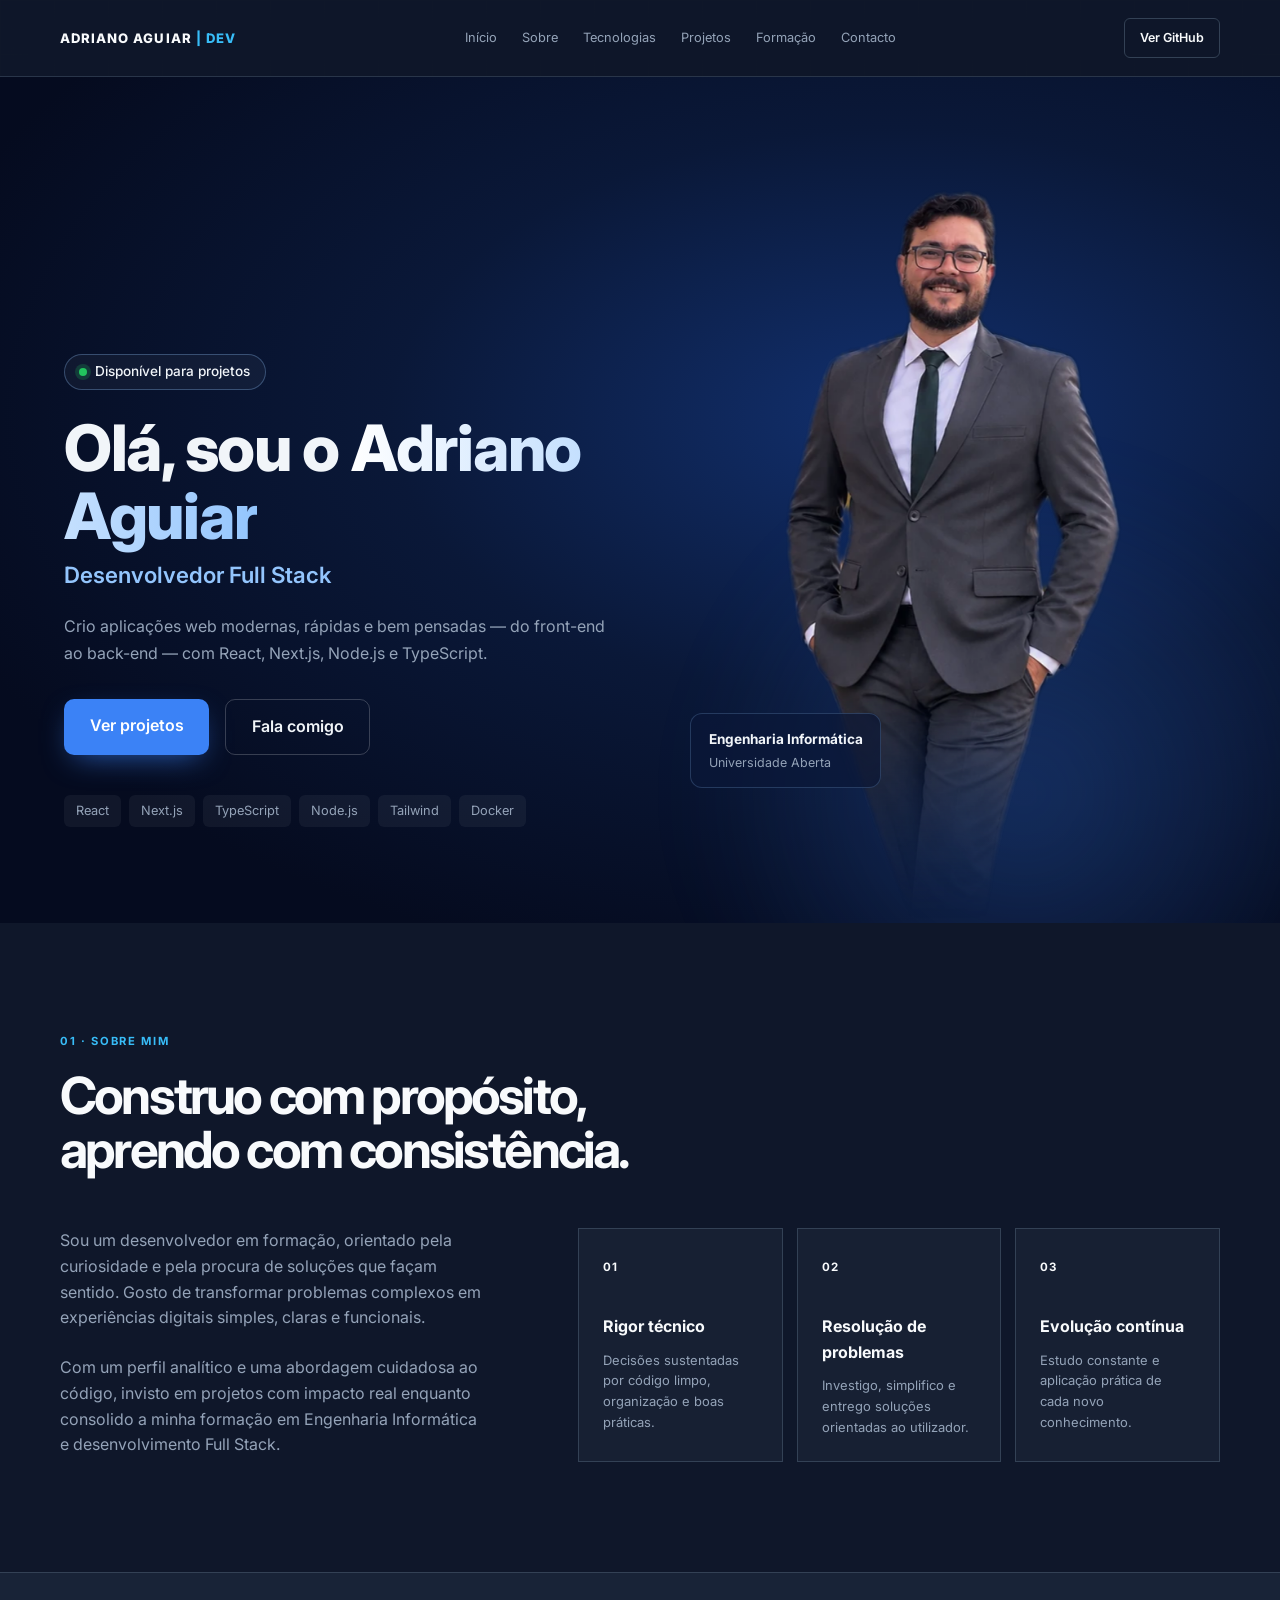
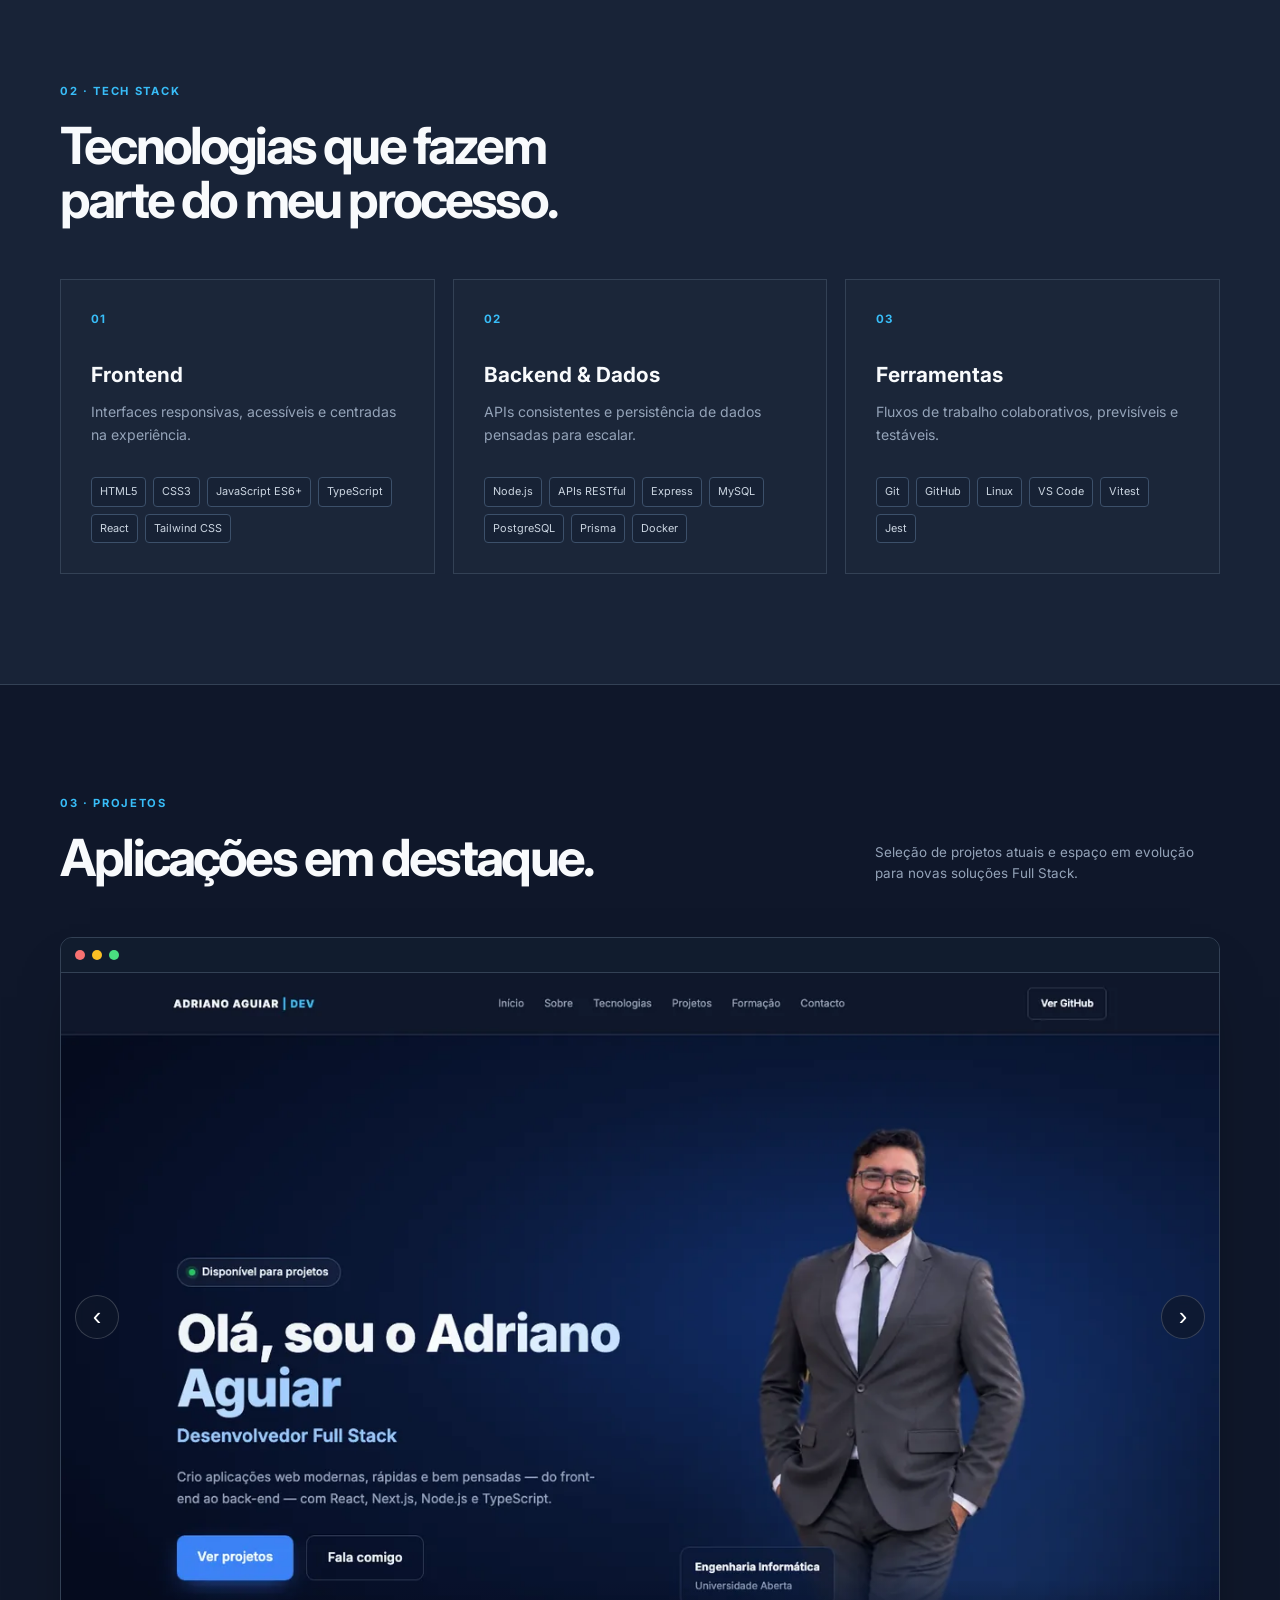
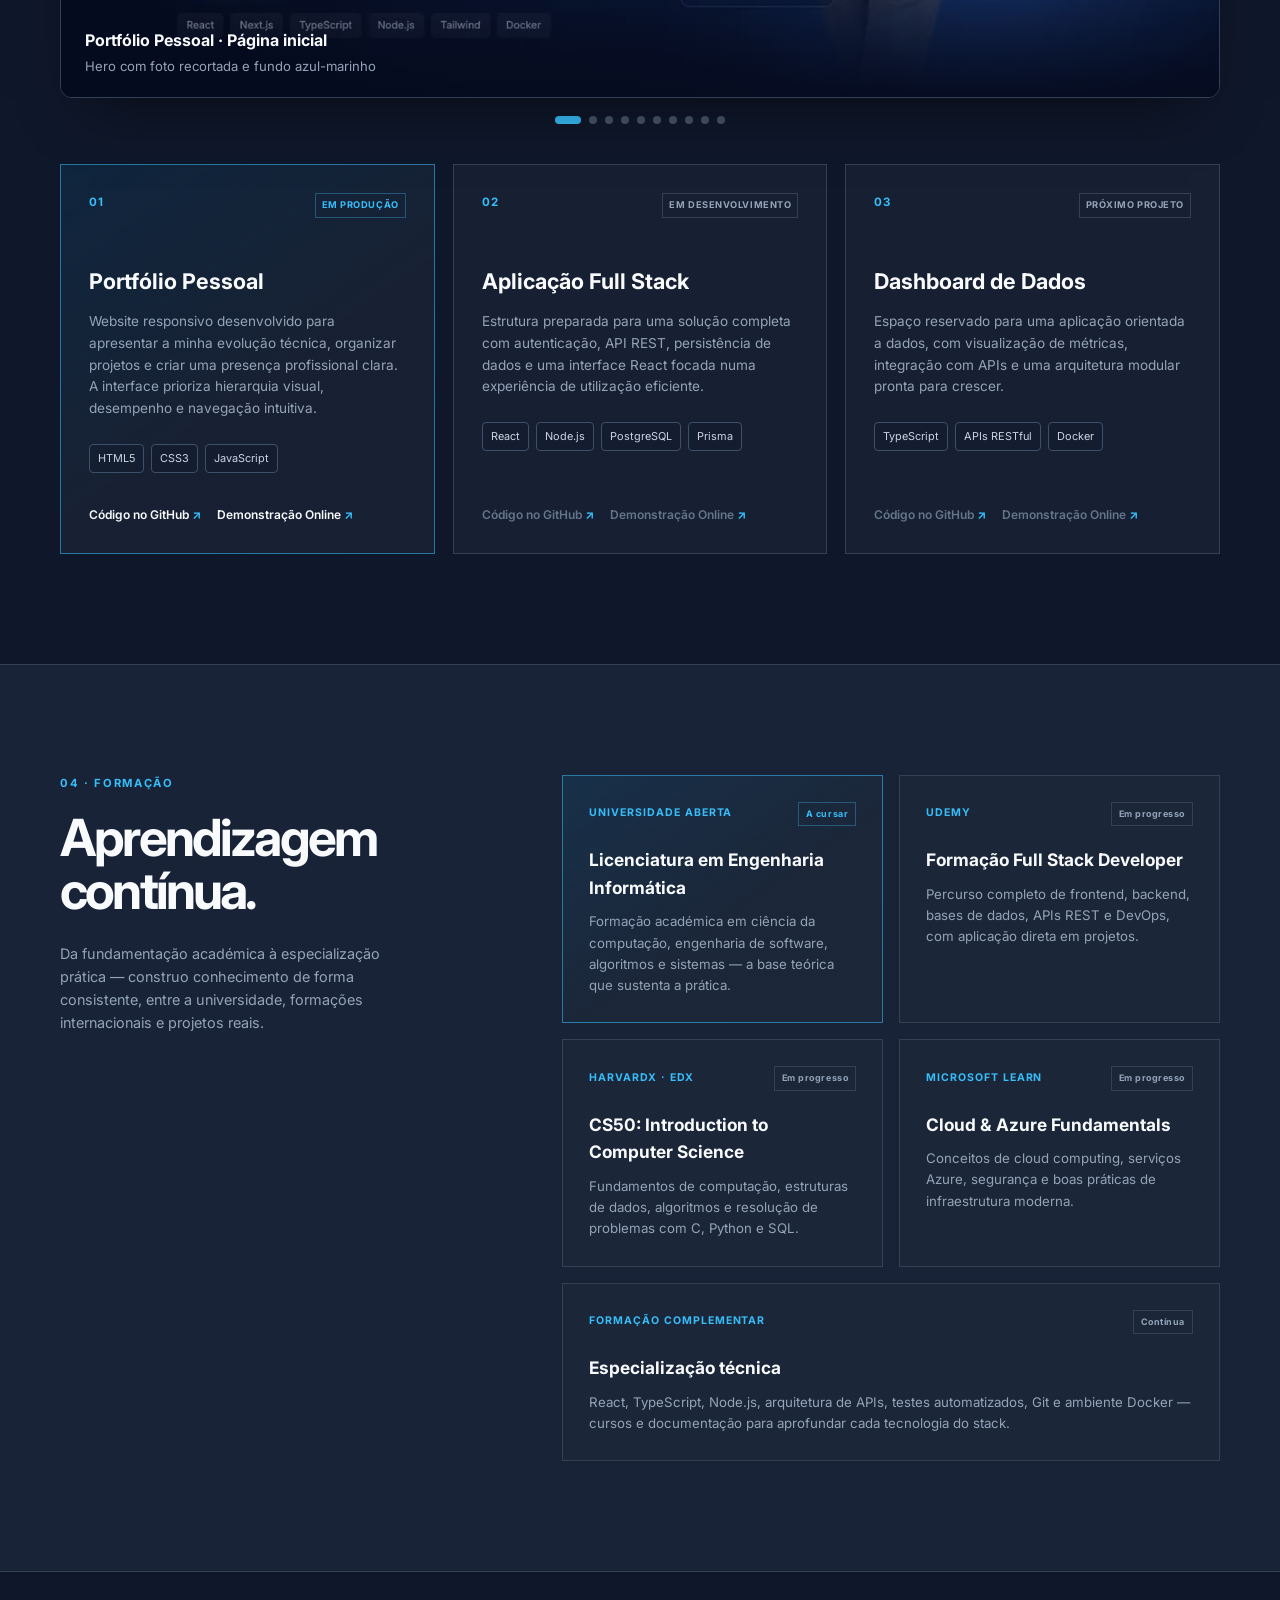
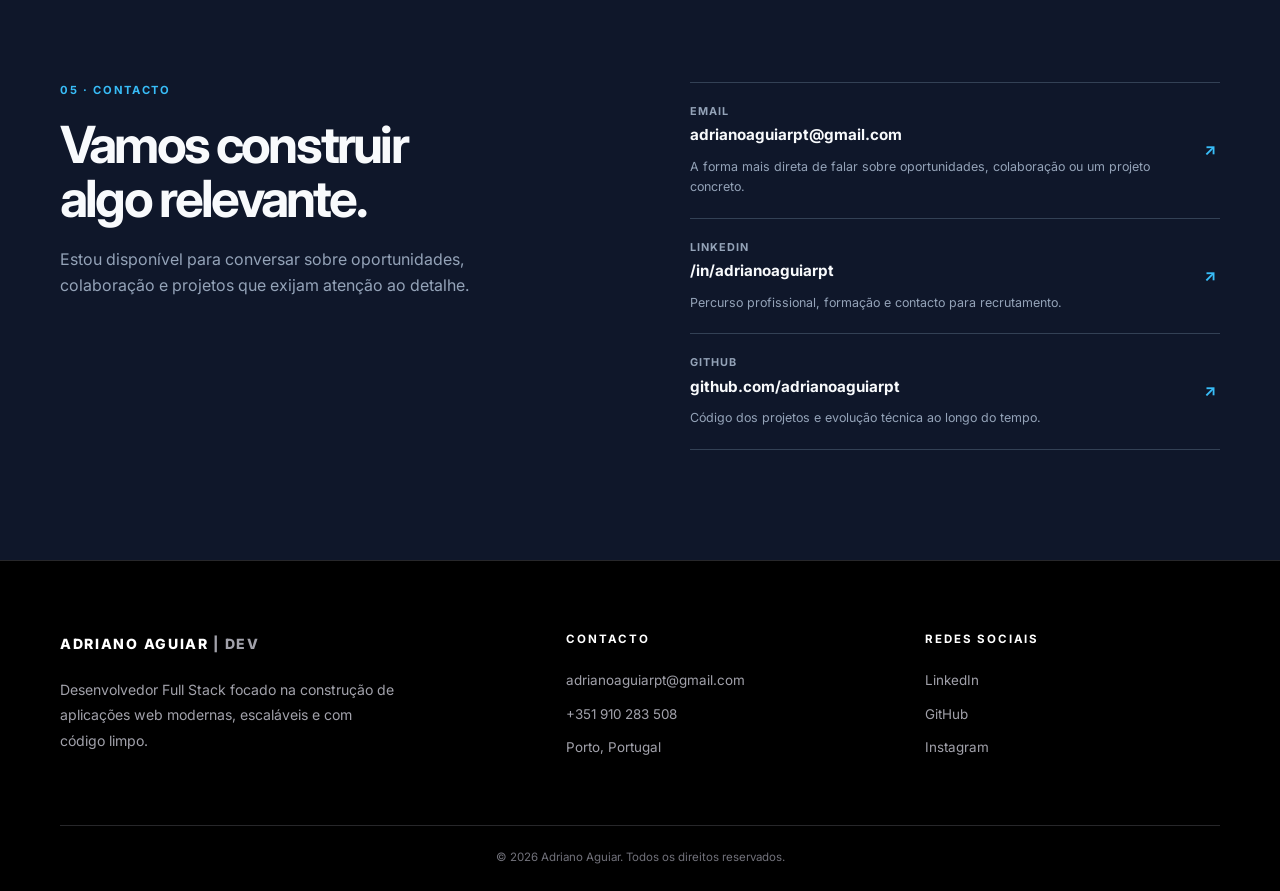
==== index.html @ 6d89322c "troca do hero e melhoramento das aplicações - Novo hero com foto recortada sobre fundo azul-marinho " ====
<!DOCTYPE html>
<html lang="pt-PT">
<head>
    <meta charset="UTF-8">
    <meta name="viewport" content="width=device-width, initial-scale=1.0">
    <title>Adriano Aguiar — Desenvolvedor Full Stack</title>
    <meta name="description" content="Adriano Aguiar — Desenvolvedor Full Stack no Porto, Portugal. Aplicações web modernas com foco em performance, código limpo e arquitetura escalável.">
    <meta name="author" content="Adriano Aguiar">
    <meta name="theme-color" content="#0f172a">
    <link rel="canonical" href="https://adrianoaguiarpt.github.io/portifolio-adriano/">
    <meta property="og:type" content="website">
    <meta property="og:title" content="Adriano Aguiar — Desenvolvedor Full Stack">
    <meta property="og:description" content="Aplicações web modernas com foco em performance, código limpo e arquitetura escalável.">
    <meta property="og:locale" content="pt_PT">
    <meta property="og:url" content="https://adrianoaguiarpt.github.io/portifolio-adriano/">
    <meta property="og:image" content="https://adrianoaguiarpt.github.io/portifolio-adriano/img/adriano-og.jpg">
    <meta name="twitter:card" content="summary_large_image">
    <meta name="twitter:title" content="Adriano Aguiar — Desenvolvedor Full Stack">
    <meta name="twitter:description" content="Aplicações web modernas com foco em performance, código limpo e arquitetura escalável.">
    <meta name="twitter:image" content="https://adrianoaguiarpt.github.io/portifolio-adriano/img/adriano-og.jpg">
    <link rel="icon" href="img/favicon.ico" sizes="any">
    <link rel="icon" type="image/png" sizes="32x32" href="img/favicon-32x32.png">
    <link rel="icon" type="image/png" sizes="16x16" href="img/favicon-16x16.png">
    <link rel="apple-touch-icon" href="img/apple-touch-icon.png">
    <link rel="preconnect" href="https://fonts.googleapis.com">
    <link rel="preconnect" href="https://fonts.gstatic.com" crossorigin>
    <link href="https://fonts.googleapis.com/css2?family=Inter:wght@400;500;600;700;800&display=swap" rel="stylesheet">
    <link rel="stylesheet" href="style.css">
</head>
<body>
    <header class="site-header">
        <nav class="nav container" aria-label="Navegação principal">
            <a class="brand" href="#inicio" aria-label="Ir para o início">ADRIANO AGUIAR <span>| DEV</span></a>
            <button class="menu-toggle" type="button" aria-label="Abrir menu" aria-expanded="false" aria-controls="nav-links"><span></span><span></span><span></span></button>
            <div class="nav-links" id="nav-links"><a href="#inicio">Início</a><a href="#sobre">Sobre</a><a href="#tecnologias">Tecnologias</a><a href="#projetos">Projetos</a><a href="#formacao">Formação</a><a href="#contato">Contacto</a></div>
            <a class="nav-cta" href="https://github.com/adrianoaguiarpt" target="_blank" rel="noopener noreferrer">Ver GitHub</a>
        </nav>
    </header>
    <main>
        <section class="hero" id="inicio">
            <div class="hero__glow" aria-hidden="true"></div>
            <div class="hero__container">
                <div class="hero__content">
                    <span class="hero__badge"><span class="hero__dot"></span> Disponível para projetos</span>
                    <h1 class="hero__title">Olá, sou o <span class="hero__highlight">Adriano Aguiar</span></h1>
                    <p class="hero__role">Desenvolvedor Full Stack</p>
                    <p class="hero__text">Crio aplicações web modernas, rápidas e bem pensadas — do front-end ao back-end — com React, Next.js, Node.js e TypeScript.</p>
                    <div class="hero__actions">
                        <a href="#projetos" class="btn btn--primary">Ver projetos</a>
                        <a href="#contato" class="btn btn--ghost">Fala comigo</a>
                    </div>
                    <ul class="hero__stack" aria-label="Tecnologias">
                        <li>React</li><li>Next.js</li><li>TypeScript</li><li>Node.js</li><li>Tailwind</li><li>Docker</li>
                    </ul>
                </div>
                <div class="hero__media">
                    <img src="img/adriano-hero.webp" alt="Adriano Aguiar, desenvolvedor full stack" class="hero__photo" width="453" height="918" loading="eager" fetchpriority="high">
                    <div class="hero__card"><strong>Engenharia Informática</strong><span>Universidade Aberta</span></div>
                </div>
            </div>
        </section>
        <section class="section container" id="sobre">
            <div class="section-heading"><p class="eyebrow">01 · SOBRE MIM</p><h2>Construo com propósito,<br>aprendo com consistência.</h2></div>
            <div class="about-layout"><div class="about-intro"><p>Sou um desenvolvedor em formação, orientado pela curiosidade e pela procura de soluções que façam sentido. Gosto de transformar problemas complexos em experiências digitais simples, claras e funcionais.</p><p>Com um perfil analítico e uma abordagem cuidadosa ao código, invisto em projetos com impacto real enquanto consolido a minha formação em Engenharia Informática e desenvolvimento Full Stack.</p></div><div class="principles-grid"><article class="principle-card"><span>01</span><h3>Rigor técnico</h3><p>Decisões sustentadas por código limpo, organização e boas práticas.</p></article><article class="principle-card"><span>02</span><h3>Resolução de problemas</h3><p>Investigo, simplifico e entrego soluções orientadas ao utilizador.</p></article><article class="principle-card"><span>03</span><h3>Evolução contínua</h3><p>Estudo constante e aplicação prática de cada novo conhecimento.</p></article></div></div>
        </section>
        <section class="section section-surface" id="tecnologias"><div class="container"><div class="section-heading"><p class="eyebrow">02 · TECH STACK</p><h2>Tecnologias que fazem<br>parte do meu processo.</h2></div><div class="stack-grid"><article class="stack-card"><div class="stack-number">01</div><h3>Frontend</h3><p>Interfaces responsivas, acessíveis e centradas na experiência.</p><div class="badges"><span>HTML5</span><span>CSS3</span><span>JavaScript ES6+</span><span>TypeScript</span><span>React</span><span>Tailwind CSS</span></div></article><article class="stack-card"><div class="stack-number">02</div><h3>Backend & Dados</h3><p>APIs consistentes e persistência de dados pensadas para escalar.</p><div class="badges"><span>Node.js</span><span>APIs RESTful</span><span>Express</span><span>MySQL</span><span>PostgreSQL</span><span>Prisma</span><span>Docker</span></div></article><article class="stack-card"><div class="stack-number">03</div><h3>Ferramentas</h3><p>Fluxos de trabalho colaborativos, previsíveis e testáveis.</p><div class="badges"><span>Git</span><span>GitHub</span><span>Linux</span><span>VS Code</span><span>Vitest</span><span>Jest</span></div></article></div></div></section>
        <section class="section container" id="projetos"><div class="section-heading section-heading-row"><div><p class="eyebrow">03 · PROJETOS</p><h2>Aplicações em destaque.</h2></div><p class="section-note">Seleção de projetos atuais e espaço em evolução para novas soluções Full Stack.</p></div><div class="carousel" data-interval="4500" role="region" aria-roledescription="carrossel" aria-label="Galeria de projetos">
            <div class="carousel__window">
                <div class="carousel__bar" aria-hidden="true"><i></i><i></i><i></i></div>
                <div class="carousel__viewport">
                    <div class="carousel__track">
                    <!-- Para adicionar um slide: guarda a imagem em img/projetos/ (16:10, ex. 1280x800) e copia um bloco <figure> -->
                    <figure class="carousel__slide">
                        <img src="img/projetos/portfolio-inicio.webp" alt="Portfólio Pessoal — Página inicial" width="1280" height="800" loading="lazy" decoding="async">
                        <figcaption><strong>Portfólio Pessoal · Página inicial</strong><span>Hero com foto recortada e fundo azul-marinho</span></figcaption>
                    </figure>
                    <figure class="carousel__slide">
                        <img src="img/projetos/portfolio-sobre.webp" alt="Portfólio Pessoal — Sobre mim" width="1280" height="800" loading="lazy" decoding="async">
                        <figcaption><strong>Portfólio Pessoal · Sobre mim</strong><span>Apresentação e princípios de trabalho</span></figcaption>
                    </figure>
                    <figure class="carousel__slide">
                        <img src="img/projetos/portfolio-tecnologias.webp" alt="Portfólio Pessoal — Tecnologias" width="1280" height="800" loading="lazy" decoding="async">
                        <figcaption><strong>Portfólio Pessoal · Tecnologias</strong><span>Stack organizado por áreas</span></figcaption>
                    </figure>
                    <figure class="carousel__slide">
                        <img src="img/projetos/portfolio-formacao.webp" alt="Portfólio Pessoal — Formação" width="1280" height="800" loading="lazy" decoding="async">
                        <figcaption><strong>Portfólio Pessoal · Formação</strong><span>Percurso académico e cursos</span></figcaption>
                    </figure>
                    <figure class="carousel__slide">
                        <img src="img/projetos/portfolio-telemovel.webp" alt="Portfólio Pessoal — Versão telemóvel" width="1280" height="800" loading="lazy" decoding="async">
                        <figcaption><strong>Portfólio Pessoal · Versão telemóvel</strong><span>Layout responsivo em ecrãs pequenos</span></figcaption>
                    </figure>
                    <figure class="carousel__slide">
                        <img src="img/projetos/james-inicio.webp" alt="Studio James Tattoo — Página inicial" width="1280" height="800" loading="lazy" decoding="async">
                        <figcaption><strong>Studio James Tattoo · Página inicial</strong><span>Site para estúdio de tatuagem, com modo claro e escuro</span><em><a href="https://adrianoaguiarpt.github.io/studio-james-tattoo/" target="_blank" rel="noopener noreferrer">Ver site ↗</a><a href="https://github.com/adrianoaguiarpt/studio-james-tattoo" target="_blank" rel="noopener noreferrer">Código ↗</a></em></figcaption>
                    </figure>
                    <figure class="carousel__slide">
                        <img src="img/projetos/james-trabalhos.webp" alt="Studio James Tattoo — Trabalhos" width="1280" height="800" loading="lazy" decoding="async">
                        <figcaption><strong>Studio James Tattoo · Trabalhos</strong><span>Galeria de tatuagens por estilo</span><em><a href="https://adrianoaguiarpt.github.io/studio-james-tattoo/" target="_blank" rel="noopener noreferrer">Ver site ↗</a><a href="https://github.com/adrianoaguiarpt/studio-james-tattoo" target="_blank" rel="noopener noreferrer">Código ↗</a></em></figcaption>
                    </figure>
                    <figure class="carousel__slide">
                        <img src="img/projetos/james-sobre.webp" alt="Studio James Tattoo — Sobre o artista" width="1280" height="800" loading="lazy" decoding="async">
                        <figcaption><strong>Studio James Tattoo · Sobre o artista</strong><span>Apresentação do tatuador e especialidades</span><em><a href="https://adrianoaguiarpt.github.io/studio-james-tattoo/" target="_blank" rel="noopener noreferrer">Ver site ↗</a><a href="https://github.com/adrianoaguiarpt/studio-james-tattoo" target="_blank" rel="noopener noreferrer">Código ↗</a></em></figcaption>
                    </figure>
                    <figure class="carousel__slide">
                        <img src="img/projetos/james-contacto.webp" alt="Studio James Tattoo — Contacto" width="1280" height="800" loading="lazy" decoding="async">
                        <figcaption><strong>Studio James Tattoo · Contacto</strong><span>Formulário, contactos e horário</span><em><a href="https://adrianoaguiarpt.github.io/studio-james-tattoo/" target="_blank" rel="noopener noreferrer">Ver site ↗</a><a href="https://github.com/adrianoaguiarpt/studio-james-tattoo" target="_blank" rel="noopener noreferrer">Código ↗</a></em></figcaption>
                    </figure>
                    <figure class="carousel__slide">
                        <img src="img/projetos/james-telemovel.webp" alt="Studio James Tattoo — Versão telemóvel" width="1280" height="800" loading="lazy" decoding="async">
                        <figcaption><strong>Studio James Tattoo · Versão telemóvel</strong><span>Layout responsivo com menu móvel</span><em><a href="https://adrianoaguiarpt.github.io/studio-james-tattoo/" target="_blank" rel="noopener noreferrer">Ver site ↗</a><a href="https://github.com/adrianoaguiarpt/studio-james-tattoo" target="_blank" rel="noopener noreferrer">Código ↗</a></em></figcaption>
                    </figure>
                    </div>
                </div>
                <button class="carousel__btn carousel__btn--prev" type="button" aria-label="Slide anterior">‹</button>
                <button class="carousel__btn carousel__btn--next" type="button" aria-label="Slide seguinte">›</button>
            </div>
            <div class="carousel__dots" role="group" aria-label="Escolher slide"></div>
        </div><div class="projects-grid"><article class="project-card project-featured"><div class="project-top"><span class="project-index">01</span><span class="project-status">EM PRODUÇÃO</span></div><h3>Portfólio Pessoal</h3><p>Website responsivo desenvolvido para apresentar a minha evolução técnica, organizar projetos e criar uma presença profissional clara. A interface prioriza hierarquia visual, desempenho e navegação intuitiva.</p><div class="badges"><span>HTML5</span><span>CSS3</span><span>JavaScript</span></div><div class="project-links"><a href="https://github.com/adrianoaguiarpt" target="_blank" rel="noopener noreferrer">Código no GitHub <b>↗</b></a><a href="#inicio">Demonstração Online <b>↗</b></a></div></article><article class="project-card"><div class="project-top"><span class="project-index">02</span><span class="project-status muted">EM DESENVOLVIMENTO</span></div><h3>Aplicação Full Stack</h3><p>Estrutura preparada para uma solução completa com autenticação, API REST, persistência de dados e uma interface React focada numa experiência de utilização eficiente.</p><div class="badges"><span>React</span><span>Node.js</span><span>PostgreSQL</span><span>Prisma</span></div><div class="project-links"><a class="link-disabled" href="#projetos">Código no GitHub <b>↗</b></a><a class="link-disabled" href="#projetos">Demonstração Online <b>↗</b></a></div></article><article class="project-card"><div class="project-top"><span class="project-index">03</span><span class="project-status muted">PRÓXIMO PROJETO</span></div><h3>Dashboard de Dados</h3><p>Espaço reservado para uma aplicação orientada a dados, com visualização de métricas, integração com APIs e uma arquitetura modular pronta para crescer.</p><div class="badges"><span>TypeScript</span><span>APIs RESTful</span><span>Docker</span></div><div class="project-links"><a class="link-disabled" href="#projetos">Código no GitHub <b>↗</b></a><a class="link-disabled" href="#projetos">Demonstração Online <b>↗</b></a></div></article></div></section>
        <section class="section section-surface" id="formacao"><div class="container formation-layout"><div class="section-heading"><p class="eyebrow">04 · FORMAÇÃO</p><h2>Aprendizagem<br>contínua.</h2><p class="formation-summary">Da fundamentação académica à especialização prática — construo conhecimento de forma consistente, entre a universidade, formações internacionais e projetos reais.</p></div><div class="credentials"><article class="credential-card credential-featured"><div class="credential-top"><span class="credential-org">Universidade Aberta</span><span class="credential-status">A cursar</span></div><h3>Licenciatura em Engenharia Informática</h3><p>Formação académica em ciência da computação, engenharia de software, algoritmos e sistemas — a base teórica que sustenta a prática.</p></article><article class="credential-card"><div class="credential-top"><span class="credential-org">Udemy</span><span class="credential-status muted">Em progresso</span></div><h3>Formação Full Stack Developer</h3><p>Percurso completo de frontend, backend, bases de dados, APIs REST e DevOps, com aplicação direta em projetos.</p></article><article class="credential-card"><div class="credential-top"><span class="credential-org">HarvardX · edX</span><span class="credential-status muted">Em progresso</span></div><h3>CS50: Introduction to Computer Science</h3><p>Fundamentos de computação, estruturas de dados, algoritmos e resolução de problemas com C, Python e SQL.</p></article><article class="credential-card"><div class="credential-top"><span class="credential-org">Microsoft Learn</span><span class="credential-status muted">Em progresso</span></div><h3>Cloud &amp; Azure Fundamentals</h3><p>Conceitos de cloud computing, serviços Azure, segurança e boas práticas de infraestrutura moderna.</p></article><article class="credential-card credential-wide"><div class="credential-top"><span class="credential-org">Formação complementar</span><span class="credential-status muted">Contínua</span></div><h3>Especialização técnica</h3><p>React, TypeScript, Node.js, arquitetura de APIs, testes automatizados, Git e ambiente Docker — cursos e documentação para aprofundar cada tecnologia do stack.</p></article></div></div></section>
        <section class="contact-section container" id="contato"><div><p class="eyebrow">05 · CONTACTO</p><h2>Vamos construir<br>algo relevante.</h2><p>Estou disponível para conversar sobre oportunidades, colaboração e projetos que exijam atenção ao detalhe.</p></div><div class="contact-cards"><a href="mailto:adrianoaguiarpt@gmail.com"><span>EMAIL</span><strong>adrianoaguiarpt@gmail.com</strong><small>A forma mais direta de falar sobre oportunidades, colaboração ou um projeto concreto.</small><b aria-hidden="true">↗</b></a><a href="https://www.linkedin.com/in/adrianoaguiarpt/" target="_blank" rel="noopener noreferrer"><span>LINKEDIN</span><strong>/in/adrianoaguiarpt</strong><small>Percurso profissional, formação e contacto para recrutamento.</small><b aria-hidden="true">↗</b></a><a href="https://github.com/adrianoaguiarpt" target="_blank" rel="noopener noreferrer"><span>GITHUB</span><strong>github.com/adrianoaguiarpt</strong><small>Código dos projetos e evolução técnica ao longo do tempo.</small><b aria-hidden="true">↗</b></a></div></section>
    </main>
    <footer class="site-footer">
        <div class="container footer-content">
            <div class="footer-column footer-brand">
                <a class="footer-logo" href="#inicio">ADRIANO AGUIAR <span>| DEV</span></a>
                <p>Desenvolvedor Full Stack focado na construção de aplicações web modernas, escaláveis e com código limpo.</p>
            </div>
            <div class="footer-column">
                <h2>CONTACTO</h2>
                <address class="footer-list">
                    <a href="mailto:adrianoaguiarpt@gmail.com">adrianoaguiarpt@gmail.com</a>
                    <a href="tel:+351910283508">+351 910 283 508</a>
                    <span>Porto, Portugal</span>
                </address>
            </div>
            <div class="footer-column">
                <h2>REDES SOCIAIS</h2>
                <nav class="footer-list" aria-label="Redes sociais">
                    <a href="https://www.linkedin.com/in/adrianoaguiarpt/" target="_blank" rel="noopener noreferrer">LinkedIn</a>
                    <a href="https://github.com/adrianoaguiarpt" target="_blank" rel="noopener noreferrer">GitHub</a>
                    <a href="https://www.instagram.com/adrianoaguiardev?utm_source=qr" target="_blank" rel="noopener noreferrer">Instagram</a>
                </nav>
            </div>
        </div>
        <div class="container footer-bottom">
            <p>© 2026 Adriano Aguiar. Todos os direitos reservados.</p>
        </div>
    </footer>
    <script src="script.js"></script>
</body>
</html>
---- style.css ----
.contact-cards small{display:block;max-width:490px;margin-top:9px;padding-right:28px;color:var(--muted);font-size:.78rem;line-height:1.65}.contact-cards b{transition:color .2s ease,transform .2s ease}#contato .contact-cards a:hover b,#contato .contact-cards a:focus-visible b{color:#fff;transform:translate(3px,-50%)}
:root{--bg:#0f172a;--surface:#1e293b;--surface-deep:#182337;--line:#334155;--text:#f8fafc;--muted:#94a3b8;--cyan:#38bdf8;--container:1160px}*{box-sizing:border-box;margin:0}html{scroll-behavior:smooth;scroll-padding-top:80px}body{background:var(--bg);color:var(--text);font-family:Inter,Arial,sans-serif;line-height:1.6}body:before{content:"";position:fixed;inset:0;pointer-events:none;background-image:linear-gradient(rgba(148,163,184,.035) 1px,transparent 1px),linear-gradient(90deg,rgba(148,163,184,.035) 1px,transparent 1px);background-size:54px 54px;mask-image:linear-gradient(#000,transparent 72%)}a{color:inherit}.container{width:min(var(--container),calc(100% - 48px));margin:auto}.site-header{position:sticky;top:0;z-index:10;background:rgba(15,23,42,.88);border-bottom:1px solid rgba(51,65,85,.75);backdrop-filter:blur(16px)}.nav{height:76px;display:flex;align-items:center;gap:28px}.brand{font-size:.82rem;font-weight:800;letter-spacing:.08em;white-space:nowrap;text-decoration:none}.brand span,.eyebrow,.stack-number,.project-index{color:var(--cyan)}.nav-links{display:flex;justify-content:center;gap:25px;flex:1}.nav-links a{color:var(--muted);font-size:.8rem;text-decoration:none}.nav-links a:hover,.project-links a:hover{color:var(--cyan)}.nav-cta,.button-secondary{border:1px solid var(--line)}.nav-cta{padding:9px 15px;border-radius:6px;font-size:.78rem;font-weight:600;text-decoration:none}.nav-cta:hover,.button-secondary:hover{border-color:var(--cyan);color:var(--cyan)}.menu-toggle{display:none}.eyebrow{margin-bottom:18px;font-size:.7rem;font-weight:700;letter-spacing:.15em}h2{letter-spacing:-.055em;line-height:1.05}.button{min-height:48px;display:inline-flex;align-items:center;justify-content:center;padding:0 20px;border-radius:6px;font-size:.85rem;font-weight:700;text-decoration:none;transition:.2s}.button-primary{color:#082f49;background:var(--cyan)}.button-primary:hover{background:#7dd3fc;transform:translateY(-2px)}.section{padding:110px 0}.section-surface{background:var(--surface-deep);border-block:1px solid var(--line)}.section-heading h2,.contact-section h2{font-size:clamp(2.3rem,4vw,3.65rem);font-weight:700}.about-layout{display:grid;grid-template-columns:.8fr 1.2fr;gap:90px;margin-top:52px}.about-intro{display:grid;gap:20px;color:var(--muted)}.principles-grid{display:grid;grid-template-columns:repeat(3,1fr);gap:14px}.principle-card,.stack-card,.project-card{border:1px solid var(--line);background:rgba(30,41,59,.55)}.principle-card{padding:24px}.principle-card span,.stack-number,.project-index{font-size:.72rem;font-weight:700;letter-spacing:.1em}.principle-card h3{margin-top:35px;font-size:1rem}.principle-card p{margin-top:10px;color:var(--muted);font-size:.81rem}.stack-grid,.projects-grid{display:grid;grid-template-columns:repeat(3,1fr);gap:18px;margin-top:52px}.stack-card{padding:30px}.stack-card h3{margin-top:30px;font-size:1.3rem}.stack-card p{min-height:52px;margin-top:10px;color:var(--muted);font-size:.88rem}.badges{display:flex;flex-wrap:wrap;gap:7px;margin-top:24px}.badges span{padding:5px 8px;border:1px solid #3c506a;color:#cbd5e1;background:rgba(15,23,42,.25);border-radius:4px;font-size:.68rem}.section-heading-row{display:flex;gap:36px;justify-content:space-between;align-items:end}.section-note{max-width:345px;color:var(--muted);font-size:.84rem}.project-card{padding:28px;min-height:390px;display:flex;flex-direction:column;transition:.2s}.project-card:hover{border-color:#526783;transform:translateY(-4px)}.project-featured{border-color:rgba(56,189,248,.55);background:linear-gradient(145deg,rgba(14,165,233,.1),rgba(30,41,59,.55) 55%)}.project-top{display:flex;justify-content:space-between}.project-status{padding:4px 6px;color:var(--cyan);border:1px solid rgba(56,189,248,.34);font-size:.58rem;font-weight:700;letter-spacing:.06em}.project-status.muted{color:var(--muted);border-color:var(--line)}.project-card h3{margin-top:46px;font-size:1.35rem}.project-card>p{margin-top:13px;color:var(--muted);font-size:.85rem}.project-links{margin-top:auto;padding-top:28px;display:flex;gap:16px}.project-links a{font-size:.75rem;font-weight:600;text-decoration:none}.project-links b,.contact-cards b{color:var(--cyan)}.project-links .link-disabled{color:#64748b;pointer-events:none}.formation-layout{display:grid;grid-template-columns:.8fr 1.2fr;gap:110px}.formation-summary{max-width:365px;margin-top:24px;color:var(--muted);font-size:.9rem}.timeline{padding:0;list-style:none;border-left:1px solid var(--line)}.timeline li{position:relative;padding:0 0 42px 34px}.timeline li:last-child{padding-bottom:0}.timeline li:before{content:"";position:absolute;left:-5px;top:5px;width:9px;height:9px;border:2px solid var(--cyan);background:var(--surface-deep);border-radius:50%}.timeline span{color:var(--cyan);font-size:.7rem;font-weight:700;letter-spacing:.08em}.timeline h3{margin-top:6px;font-size:1.05rem}.timeline p{margin-top:6px;color:var(--muted);font-size:.86rem}.contact-section{padding:110px 0;display:grid;grid-template-columns:1fr 1fr;gap:100px}.contact-section>div>p:not(.eyebrow){max-width:440px;margin-top:22px;color:var(--muted)}.contact-cards{display:grid;align-content:center}.contact-cards a{position:relative;padding:20px 34px 20px 0;border-bottom:1px solid var(--line);text-decoration:none;transition:.2s}.contact-cards a:first-child{border-top:1px solid var(--line)}.contact-cards a:hover{padding-left:8px;color:var(--cyan)}.contact-cards span{display:block;color:var(--muted);font-size:.68rem;font-weight:700;letter-spacing:.09em;text-transform:uppercase}.contact-cards strong{display:block;margin-top:3px;font-size:.95rem}.contact-cards b{position:absolute;right:4px;top:50%;transform:translateY(-50%)}footer{border-top:1px solid var(--line);color:var(--muted);font-size:.72rem}.footer-content{min-height:78px;display:flex;justify-content:space-between;align-items:center;gap:16px}
.site-footer{background:#000;color:#fff;border-top:1px solid #27272a}
.site-footer .footer-content{display:grid;grid-template-columns:1.5fr 1fr 1fr;gap:64px;padding:72px 0 68px;align-items:start}
.footer-column{min-width:0}
.footer-logo{display:inline-block;color:#fff;font-size:.88rem;font-weight:800;letter-spacing:.12em;text-decoration:none}
.footer-logo span{color:#a1a1aa}
.footer-brand p{max-width:340px;margin-top:22px;color:#a1a1aa;font-size:.88rem;line-height:1.8}
.footer-column h2{margin:0 0 24px;color:#fff;font-size:.72rem;font-weight:700;letter-spacing:.16em;line-height:1.2}
.footer-list{display:flex;flex-direction:column;align-items:flex-start;gap:13px;color:#a1a1aa;font-size:.84rem;font-style:normal;line-height:1.5}
.footer-list a{color:inherit;text-decoration:none;transition:color .2s ease,transform .2s ease}
.footer-list a:hover,.footer-list a:focus-visible{color:#fff;transform:translateX(3px)}
.footer-bottom{border-top:1px solid #27272a;padding:22px 0 25px;text-align:center;color:#71717a;font-size:.72rem}

.formation-layout{gap:64px}
.credentials{display:grid;grid-template-columns:repeat(2,1fr);gap:16px}
.credential-card{display:flex;flex-direction:column;padding:26px;border:1px solid var(--line);background:rgba(30,41,59,.55);transition:.2s}
.credential-card:hover{border-color:#526783;transform:translateY(-4px)}
.credential-featured{border-color:rgba(56,189,248,.55);background:linear-gradient(145deg,rgba(14,165,233,.1),rgba(30,41,59,.55) 55%)}
.credential-wide{grid-column:1 / -1}
.credential-top{display:flex;justify-content:space-between;align-items:center;gap:12px}
.credential-org{color:var(--cyan);font-size:.66rem;font-weight:700;letter-spacing:.09em;text-transform:uppercase}
.credential-status{padding:4px 7px;border:1px solid rgba(56,189,248,.34);color:var(--cyan);font-size:.56rem;font-weight:700;letter-spacing:.06em;white-space:nowrap}
.credential-status.muted{color:var(--muted);border-color:var(--line)}
.credential-card h3{margin-top:20px;font-size:1.08rem}
.credential-card p{margin-top:10px;color:var(--muted);font-size:.83rem}

@media(max-width:690px){
	.site-footer .footer-content{grid-template-columns:1fr;gap:42px;padding:54px 0 48px}
	.footer-brand p{max-width:420px}
	.footer-column h2{margin-bottom:18px}
	.footer-bottom{padding:20px 0 23px}
}
@media(max-width:900px){.nav-links{gap:14px}.nav-links a{font-size:.72rem}.about-layout,.formation-layout,.contact-section{gap:50px}.principles-grid{grid-template-columns:1fr}.stack-grid,.projects-grid,.credentials{grid-template-columns:1fr}.stack-card p{min-height:auto}.project-card{min-height:330px}}@media(max-width:690px){.container{width:min(100% - 36px,var(--container))}.nav{height:66px;gap:15px}.nav-cta{display:none}.menu-toggle{display:grid;width:36px;height:32px;margin-left:auto;padding:7px;border:1px solid var(--line);border-radius:4px;background:transparent;cursor:pointer}.menu-toggle span{height:1px;background:var(--text)}.nav-links{position:absolute;display:none;flex-direction:column;align-items:flex-start;gap:18px;top:66px;left:0;right:0;padding:24px 18px;background:#111b2d;border-bottom:1px solid var(--line)}.nav-links.open{display:flex}.nav-links a{font-size:.9rem}.section{padding:76px 0}.section-heading-row,.about-layout,.formation-layout,.contact-section{display:grid;grid-template-columns:1fr}.about-layout,.formation-layout,.contact-section{margin-top:42px}.section-heading-row{gap:20px}.section-note{max-width:100%}.projects-grid,.stack-grid{margin-top:38px}.formation-layout .section-heading{margin-top:0}.contact-section{gap:38px}.footer-content{padding:20px 0;min-height:auto;align-items:flex-start;flex-direction:column;gap:3px}}

/* ===== Hero ===== */
.hero{--navy-900:#050b1f;--navy-800:#0a1838;--navy-600:#12306e;--accent:#3b82f6;--accent-soft:#93c5fd;--hero-text:#f1f5f9;position:relative;min-height:calc(100vh - 76px);display:flex;align-items:center;overflow:hidden;font-family:"Inter",system-ui,sans-serif;color:var(--hero-text);background:radial-gradient(ellipse at 70% 40%,var(--navy-600) 0%,var(--navy-800) 40%,var(--navy-900) 80%)}
.hero__glow{position:absolute;inset:auto -10% -30% auto;width:60vw;height:60vw;background:radial-gradient(circle,rgba(59,130,246,.25),transparent 60%);filter:blur(40px);pointer-events:none}
.hero__container{position:relative;width:100%;max-width:1200px;margin:0 auto;padding:6rem 1.5rem 0;display:grid;grid-template-columns:1.1fr 1fr;align-items:end;gap:3rem}
.hero__content{padding-bottom:6rem;animation:fadeUp .8s ease both}
.hero__badge{display:inline-flex;align-items:center;gap:.5rem;padding:.4rem .9rem;font-size:.85rem;font-weight:500;border:1px solid rgba(147,197,253,.3);border-radius:999px;background:rgba(255,255,255,.04);backdrop-filter:blur(6px)}
.hero__dot{width:8px;height:8px;border-radius:50%;background:#22c55e;box-shadow:0 0 0 4px rgba(34,197,94,.2)}
.hero__title{margin:1.5rem 0 .5rem;font-size:clamp(2.4rem,5vw,4rem);font-weight:800;line-height:1.05;letter-spacing:-.02em}
.hero__highlight{background:linear-gradient(90deg,#fff,var(--accent-soft));-webkit-background-clip:text;background-clip:text;color:transparent}
.hero__role{font-size:clamp(1.1rem,2vw,1.4rem);font-weight:600;color:var(--accent-soft);margin:0 0 1.25rem}
.hero__text{max-width:34rem;color:var(--muted);line-height:1.7;margin:0 0 2rem}
.hero__actions{display:flex;flex-wrap:wrap;gap:1rem;margin-bottom:2.5rem}
.btn{padding:.9rem 1.6rem;border-radius:10px;font-weight:600;text-decoration:none;transition:transform .2s,box-shadow .2s,background .2s}
.btn--primary{background:var(--accent);color:#fff;box-shadow:0 10px 30px -10px rgba(59,130,246,.7)}
.btn--primary:hover{transform:translateY(-2px);box-shadow:0 14px 34px -10px rgba(59,130,246,.9)}
.btn--ghost{border:1px solid rgba(255,255,255,.2);color:var(--hero-text)}
.btn--ghost:hover{background:rgba(255,255,255,.06)}
.hero__stack{display:flex;flex-wrap:wrap;gap:.5rem;list-style:none;padding:0;margin:0}
.hero__stack li{font-size:.8rem;color:var(--muted);padding:.35rem .75rem;border-radius:6px;background:rgba(255,255,255,.05)}
.hero__media{position:relative;display:flex;justify-content:center;animation:fadeIn 1.1s ease .2s both}
.hero__photo{position:relative;width:100%;max-width:480px;height:auto;display:block;-webkit-mask-image:linear-gradient(to bottom,#000 70%,transparent 100%);mask-image:linear-gradient(to bottom,#000 70%,transparent 100%)}
.hero__card{position:absolute;left:0;bottom:18%;display:flex;flex-direction:column;gap:.15rem;padding:.9rem 1.1rem;border-radius:12px;background:rgba(10,24,56,.7);border:1px solid rgba(147,197,253,.2);backdrop-filter:blur(10px);font-size:.85rem}
.hero__card span{color:var(--muted);font-size:.78rem}
@keyframes fadeUp{from{opacity:0;transform:translateY(24px)}to{opacity:1;transform:none}}
@keyframes fadeIn{from{opacity:0;transform:scale(.97)}to{opacity:1;transform:none}}
@media(prefers-reduced-motion:reduce){.hero__content,.hero__media{animation:none}}
@media(max-width:900px){
	.hero{min-height:auto}
	.hero__container{grid-template-columns:1fr;text-align:center;padding-top:3rem;gap:1rem}
	.hero__content{padding-bottom:4rem}
	.hero__text{margin-inline:auto}
	.hero__actions,.hero__stack{justify-content:center}
	.hero__media{order:-1}
	.hero__photo{max-width:300px}
	.hero__card{left:50%;transform:translateX(-50%);bottom:8%;white-space:nowrap}
}
/* foto recortada: assenta no fundo e ganha um contorno de luz azul */
.hero__photo{max-width:420px;-webkit-mask-image:linear-gradient(to bottom,#000 72%,transparent 98%);mask-image:linear-gradient(to bottom,#000 72%,transparent 98%);filter:none}
@media(max-width:900px){.hero__photo{max-width:260px}}
.hero__photo{-webkit-mask-image:none;mask-image:none}
.hero__photo{width:auto;max-width:100%;max-height:calc(100vh - 150px)}
@media(max-width:900px){.hero__photo{max-height:440px}}

/* ===== Carrossel de projetos ===== */
.carousel{margin-top:52px}
.carousel__window{position:relative;border:1px solid var(--line);border-radius:12px;overflow:hidden;background:var(--surface-deep);box-shadow:0 30px 60px -30px rgba(0,0,0,.6)}
.carousel__bar{display:flex;gap:7px;padding:12px 14px;border-bottom:1px solid var(--line);background:#111c2e}
.carousel__bar i{width:10px;height:10px;border-radius:50%;background:#334155}
.carousel__bar i:first-child{background:#f87171}.carousel__bar i:nth-child(2){background:#fbbf24}.carousel__bar i:nth-child(3){background:#4ade80}
.carousel__viewport{overflow:hidden;touch-action:pan-y}
.carousel__track{display:flex;transition:transform .7s cubic-bezier(.65,0,.35,1)}
.carousel__slide{position:relative;flex:0 0 100%;margin:0}
.carousel__slide img{display:block;width:100%;height:auto;aspect-ratio:16/10;object-fit:cover;object-position:top}
.carousel__slide figcaption{position:absolute;left:0;right:0;bottom:0;padding:48px 24px 20px;display:flex;flex-direction:column;gap:2px;background:linear-gradient(transparent,rgba(5,11,31,.92))}
.carousel__slide figcaption strong{font-size:1rem}
.carousel__slide figcaption span{color:var(--muted);font-size:.82rem}
.carousel__btn{position:absolute;top:50%;transform:translateY(-50%);width:44px;height:44px;border-radius:50%;border:1px solid rgba(255,255,255,.18);background:rgba(15,23,42,.7);color:#fff;font-size:1.6rem;line-height:1;cursor:pointer;backdrop-filter:blur(6px);transition:background .2s,border-color .2s}
.carousel__btn:hover,.carousel__btn:focus-visible{background:rgba(56,189,248,.25);border-color:var(--cyan)}
.carousel__btn--prev{left:14px}.carousel__btn--next{right:14px}
.carousel__dots{display:flex;justify-content:center;gap:8px;margin-top:18px}
.carousel__dots button{width:8px;height:8px;padding:0;border:0;border-radius:999px;background:#475569;cursor:pointer;transition:width .3s,background .3s}
.carousel__dots button[aria-current="true"]{width:26px;background:var(--cyan)}
.carousel + .projects-grid{margin-top:40px}
@media(prefers-reduced-motion:reduce){.carousel__track{transition:none}}
@media(max-width:690px){.carousel{margin-top:38px}.carousel__btn{width:36px;height:36px;font-size:1.3rem}.carousel__slide figcaption{padding:32px 14px 12px}.carousel__slide figcaption strong{font-size:.85rem}.carousel__slide figcaption span{display:none}}
.carousel__slide figcaption em{display:flex;gap:16px;margin-top:8px;font-style:normal}
.carousel__slide figcaption a{color:var(--cyan);font-size:.8rem;font-weight:600;text-decoration:none}
.carousel__slide figcaption a:hover{text-decoration:underline}
@media(max-width:690px){.carousel__slide figcaption em{margin-top:4px}.carousel__slide figcaption a{font-size:.72rem}}
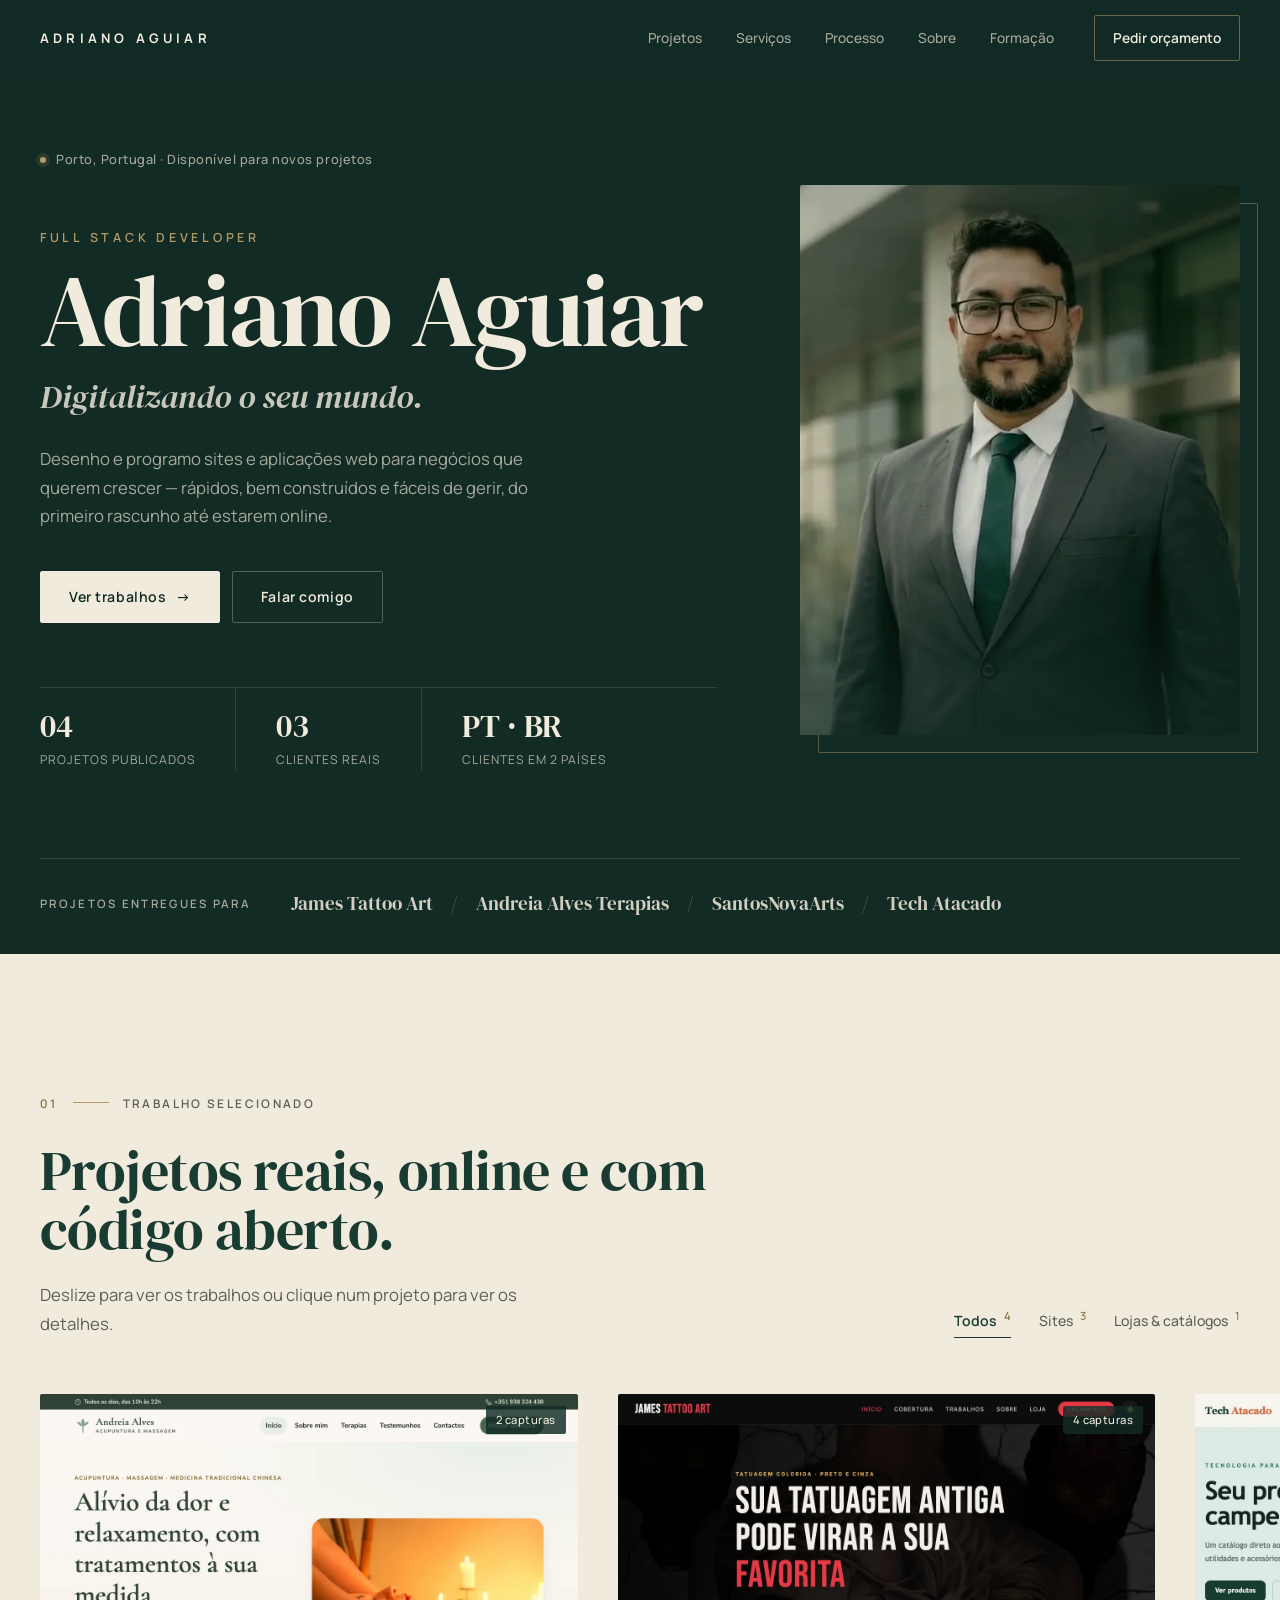
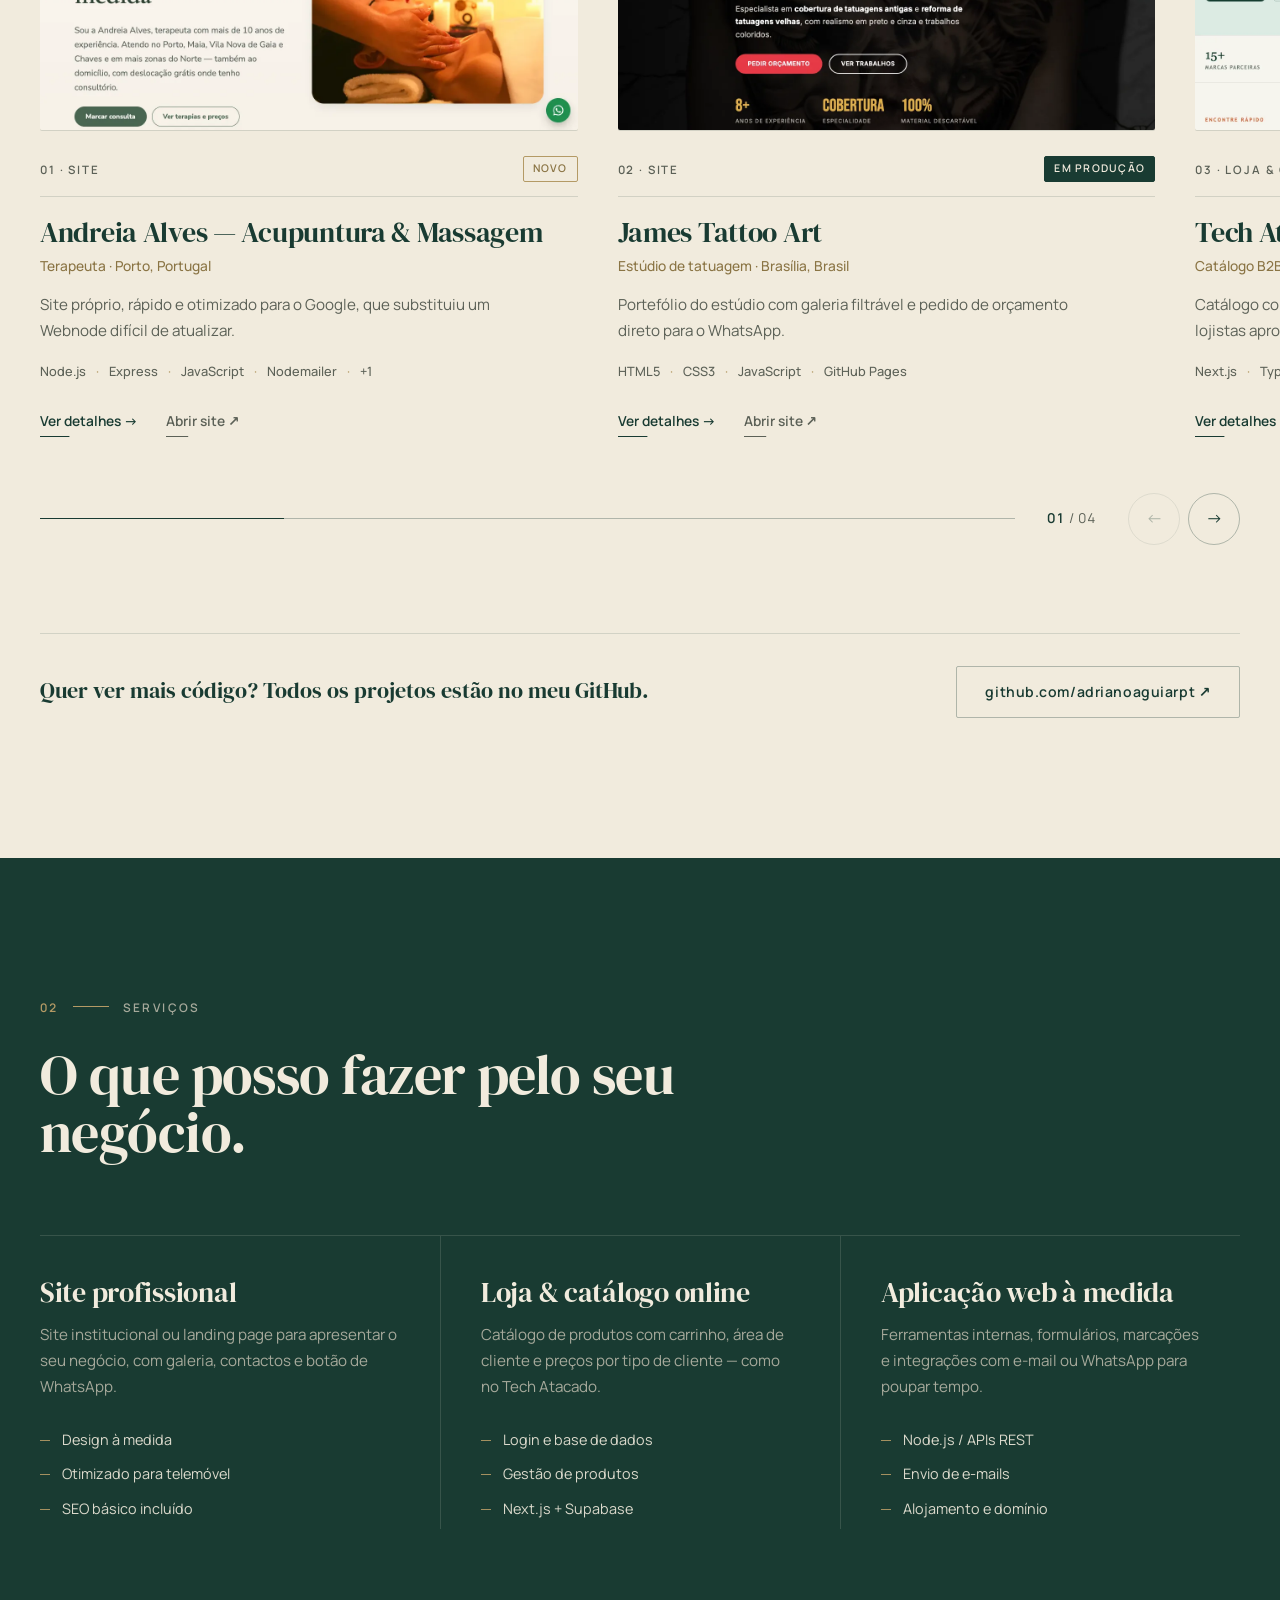
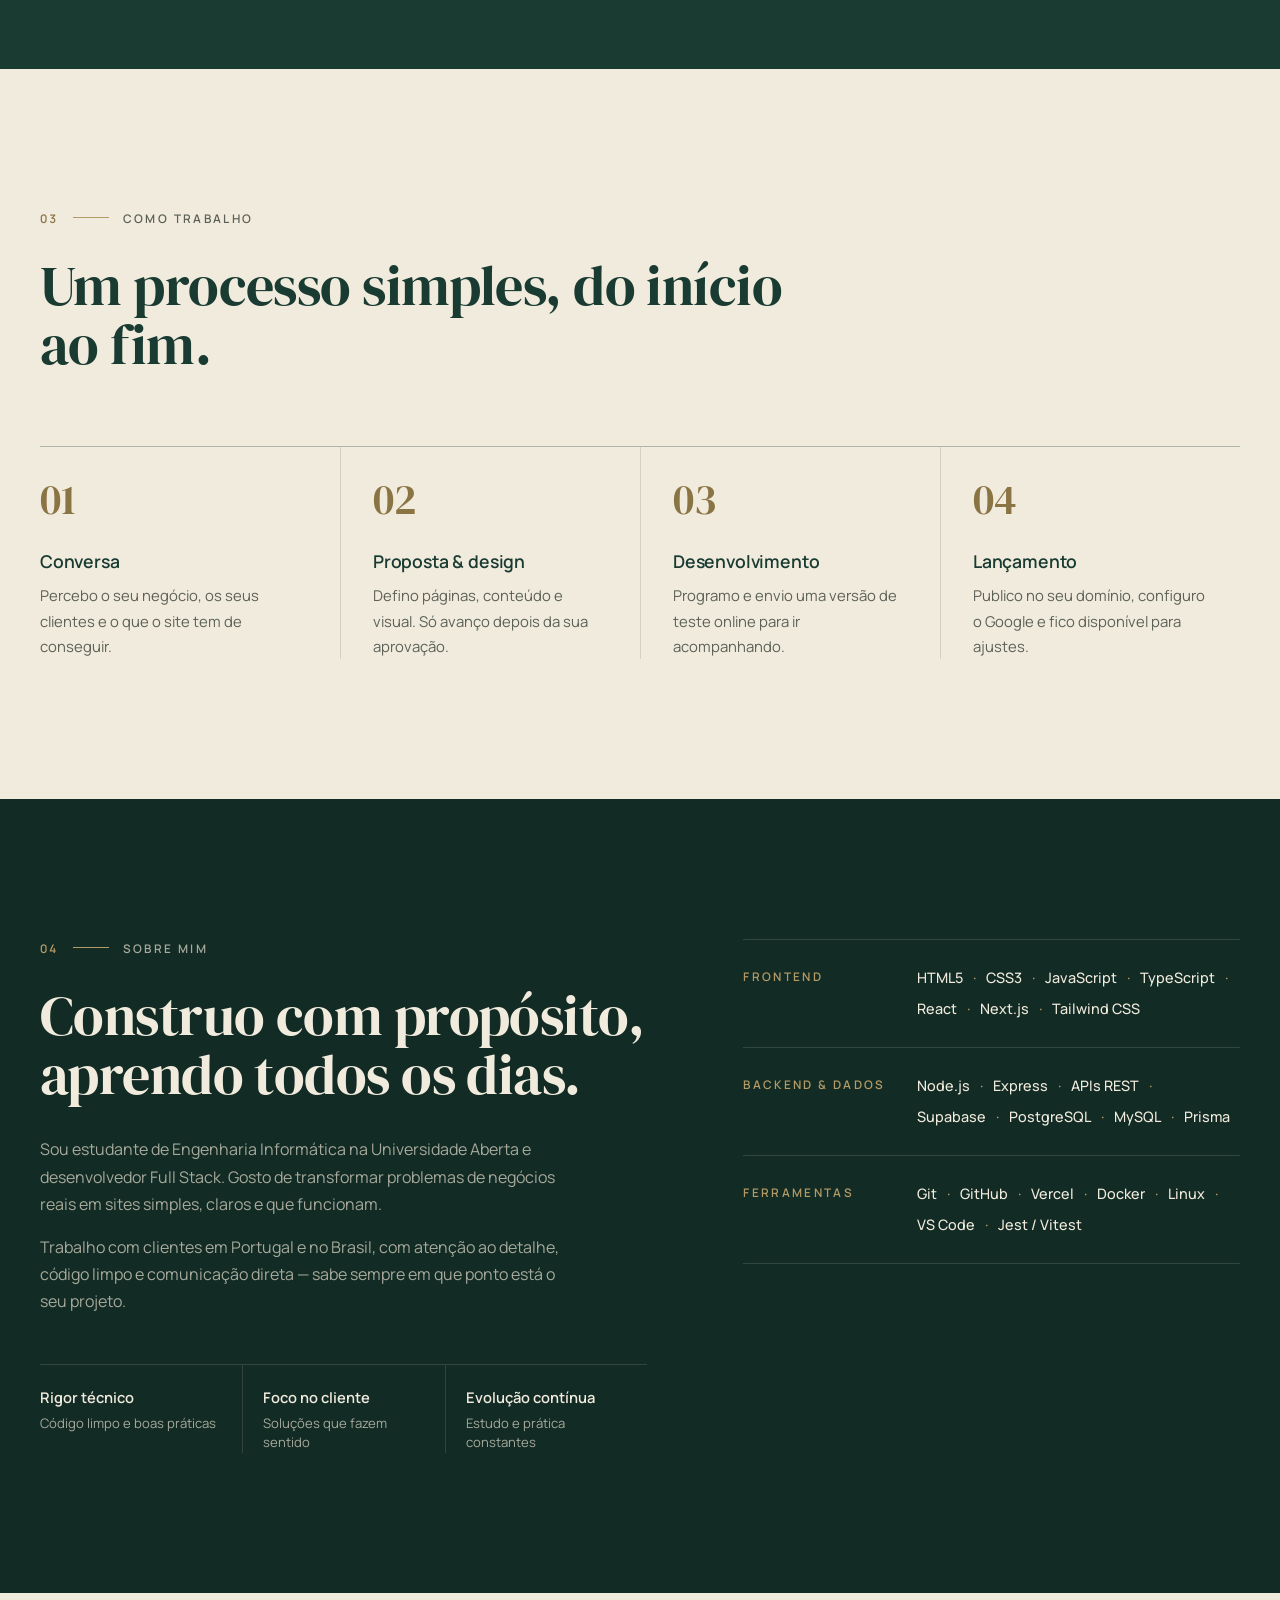
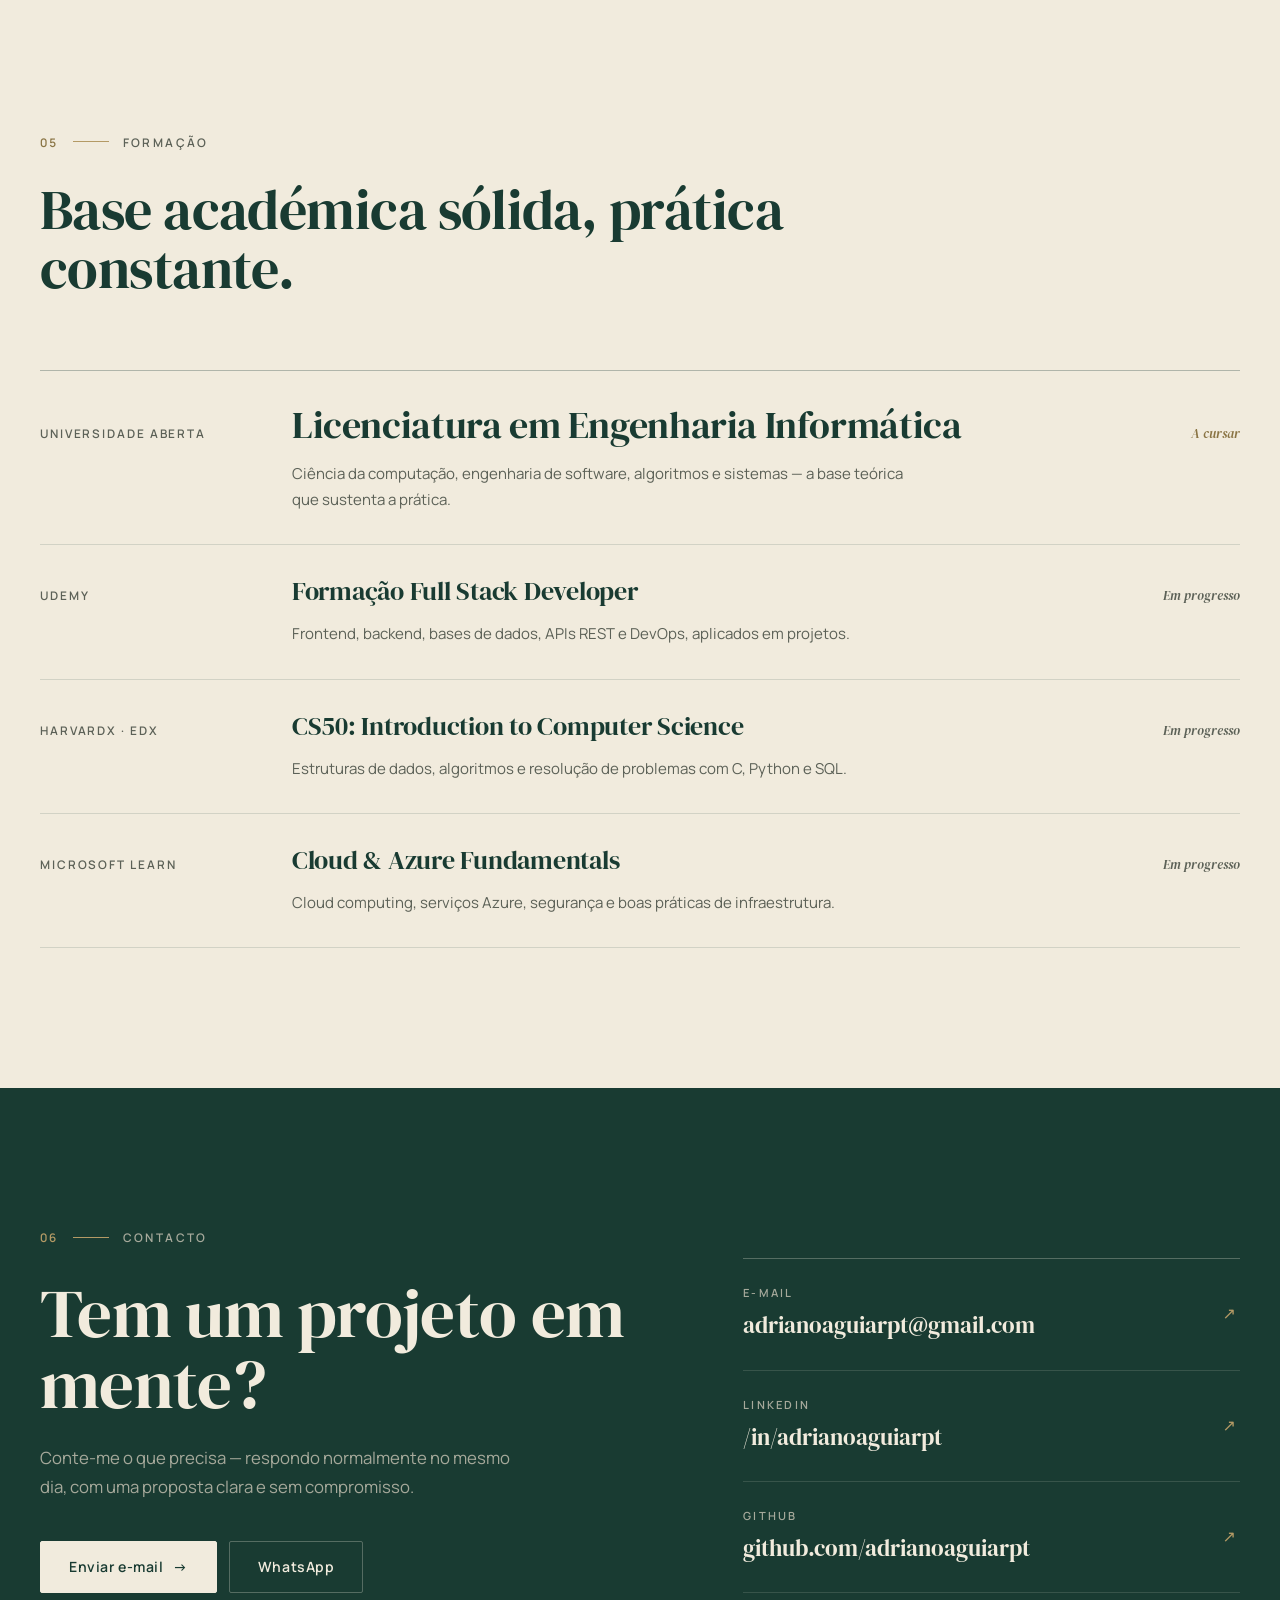
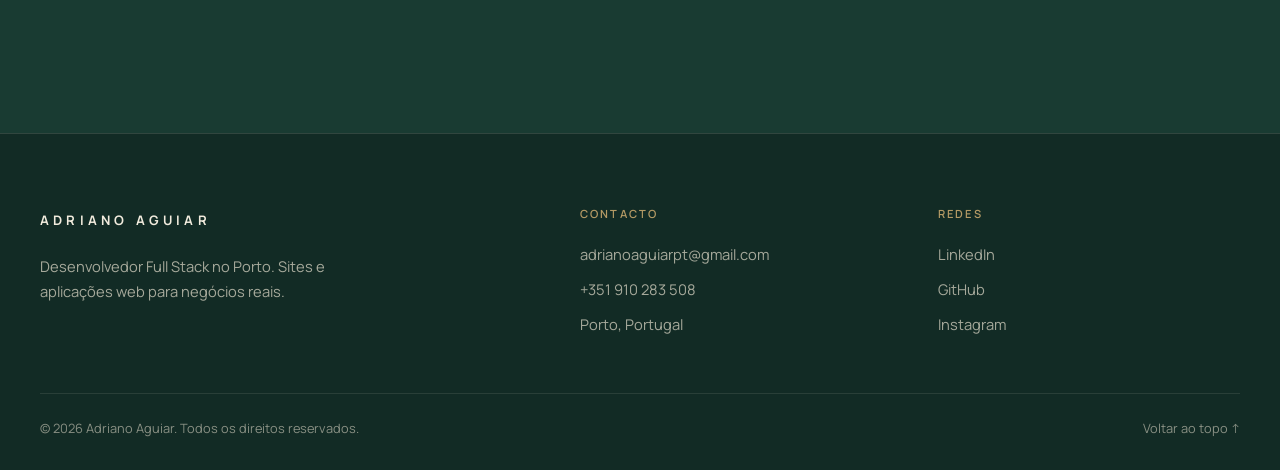
==== commit 295911e4: "Novo visual e profissional" ====
--- a/index.html
+++ b/index.html
@@ -4,19 +4,19 @@
     <meta charset="UTF-8">
     <meta name="viewport" content="width=device-width, initial-scale=1.0">
     <title>Adriano Aguiar — Desenvolvedor Full Stack</title>
-    <meta name="description" content="Adriano Aguiar — Desenvolvedor Full Stack no Porto, Portugal. Aplicações web modernas com foco em performance, código limpo e arquitetura escalável.">
+    <meta name="description" content="Adriano Aguiar — Desenvolvedor Full Stack no Porto, Portugal. Sites e aplicações web para negócios reais: rápidos, bonitos e fáceis de gerir.">
     <meta name="author" content="Adriano Aguiar">
-    <meta name="theme-color" content="#0f172a">
+    <meta name="theme-color" content="#122B25">
     <link rel="canonical" href="https://adrianoaguiarpt.github.io/portifolio-adriano/">
     <meta property="og:type" content="website">
     <meta property="og:title" content="Adriano Aguiar — Desenvolvedor Full Stack">
-    <meta property="og:description" content="Aplicações web modernas com foco em performance, código limpo e arquitetura escalável.">
+    <meta property="og:description" content="Sites e aplicações web para negócios reais: rápidos, bonitos e fáceis de gerir.">
     <meta property="og:locale" content="pt_PT">
     <meta property="og:url" content="https://adrianoaguiarpt.github.io/portifolio-adriano/">
     <meta property="og:image" content="https://adrianoaguiarpt.github.io/portifolio-adriano/img/adriano-og.jpg">
     <meta name="twitter:card" content="summary_large_image">
     <meta name="twitter:title" content="Adriano Aguiar — Desenvolvedor Full Stack">
-    <meta name="twitter:description" content="Aplicações web modernas com foco em performance, código limpo e arquitetura escalável.">
+    <meta name="twitter:description" content="Sites e aplicações web para negócios reais: rápidos, bonitos e fáceis de gerir.">
     <meta name="twitter:image" content="https://adrianoaguiarpt.github.io/portifolio-adriano/img/adriano-og.jpg">
     <link rel="icon" href="img/favicon.ico" sizes="any">
     <link rel="icon" type="image/png" sizes="32x32" href="img/favicon-32x32.png">
@@ -24,129 +24,296 @@
     <link rel="apple-touch-icon" href="img/apple-touch-icon.png">
     <link rel="preconnect" href="https://fonts.googleapis.com">
     <link rel="preconnect" href="https://fonts.gstatic.com" crossorigin>
-    <link href="https://fonts.googleapis.com/css2?family=Inter:wght@400;500;600;700;800&display=swap" rel="stylesheet">
+    <link href="https://fonts.googleapis.com/css2?family=DM+Serif+Display:ital@0;1&family=Manrope:wght@400;500;600;700&display=swap" rel="stylesheet">
     <link rel="stylesheet" href="style.css">
+    <script type="application/ld+json">
+    {"@context":"https://schema.org","@type":"Person","name":"Adriano Aguiar","jobTitle":"Desenvolvedor Full Stack","address":{"@type":"PostalAddress","addressLocality":"Porto","addressCountry":"PT"},"url":"https://adrianoaguiarpt.github.io/portifolio-adriano/","sameAs":["https://github.com/adrianoaguiarpt","https://www.linkedin.com/in/adrianoaguiarpt/"]}
+    </script>
 </head>
 <body>
+    <a class="skip-link" href="#projetos">Saltar para os projetos</a>
+
     <header class="site-header">
         <nav class="nav container" aria-label="Navegação principal">
-            <a class="brand" href="#inicio" aria-label="Ir para o início">ADRIANO AGUIAR <span>| DEV</span></a>
+            <a class="brand" href="#inicio" aria-label="Adriano Aguiar — ir para o início">Adriano Aguiar</a>
             <button class="menu-toggle" type="button" aria-label="Abrir menu" aria-expanded="false" aria-controls="nav-links"><span></span><span></span><span></span></button>
-            <div class="nav-links" id="nav-links"><a href="#inicio">Início</a><a href="#sobre">Sobre</a><a href="#tecnologias">Tecnologias</a><a href="#projetos">Projetos</a><a href="#formacao">Formação</a><a href="#contato">Contacto</a></div>
-            <a class="nav-cta" href="https://github.com/adrianoaguiarpt" target="_blank" rel="noopener noreferrer">Ver GitHub</a>
+            <div class="nav-links" id="nav-links">
+                <a href="#projetos">Projetos</a>
+                <a href="#servicos">Serviços</a>
+                <a href="#processo">Processo</a>
+                <a href="#sobre">Sobre</a>
+                <a href="#formacao">Formação</a>
+                <a class="nav-links__cta" href="#contato">Pedir orçamento</a>
+            </div>
         </nav>
     </header>
+
     <main>
+        <!-- HERO -->
         <section class="hero" id="inicio">
-            <div class="hero__glow" aria-hidden="true"></div>
-            <div class="hero__container">
+            <div class="hero__grid container">
                 <div class="hero__content">
-                    <span class="hero__badge"><span class="hero__dot"></span> Disponível para projetos</span>
-                    <h1 class="hero__title">Olá, sou o <span class="hero__highlight">Adriano Aguiar</span></h1>
-                    <p class="hero__role">Desenvolvedor Full Stack</p>
-                    <p class="hero__text">Crio aplicações web modernas, rápidas e bem pensadas — do front-end ao back-end — com React, Next.js, Node.js e TypeScript.</p>
+                    <p class="hero__kicker"><span class="dot" aria-hidden="true"></span> Porto, Portugal · Disponível para novos projetos</p>
+                    <p class="hero__role">Full Stack Developer</p>
+                    <h1 class="hero__title">Adriano Aguiar</h1>
+                    <p class="hero__tagline">Digitalizando o seu mundo.</p>
+                    <p class="hero__text">Desenho e programo sites e aplicações web para negócios que querem crescer — rápidos, bem construídos e fáceis de gerir, do primeiro rascunho até estarem online.</p>
                     <div class="hero__actions">
-                        <a href="#projetos" class="btn btn--primary">Ver projetos</a>
-                        <a href="#contato" class="btn btn--ghost">Fala comigo</a>
-                    </div>
-                    <ul class="hero__stack" aria-label="Tecnologias">
-                        <li>React</li><li>Next.js</li><li>TypeScript</li><li>Node.js</li><li>Tailwind</li><li>Docker</li>
-                    </ul>
+                        <a href="#projetos" class="btn btn--primary">Ver trabalhos <span aria-hidden="true">→</span></a>
+                        <a href="#contato" class="btn btn--ghost">Falar comigo</a>
+                    </div>
+                    <dl class="hero__stats">
+                        <div><dt>04</dt><dd>Projetos publicados</dd></div>
+                        <div><dt>03</dt><dd>Clientes reais</dd></div>
+                        <div><dt>PT · BR</dt><dd>Clientes em 2 países</dd></div>
+                    </dl>
                 </div>
                 <div class="hero__media">
-                    <img src="img/adriano-hero.webp" alt="Adriano Aguiar, desenvolvedor full stack" class="hero__photo" width="453" height="918" loading="eager" fetchpriority="high">
-                    <div class="hero__card"><strong>Engenharia Informática</strong><span>Universidade Aberta</span></div>
-                </div>
-            </div>
-        </section>
-        <section class="section container" id="sobre">
-            <div class="section-heading"><p class="eyebrow">01 · SOBRE MIM</p><h2>Construo com propósito,<br>aprendo com consistência.</h2></div>
-            <div class="about-layout"><div class="about-intro"><p>Sou um desenvolvedor em formação, orientado pela curiosidade e pela procura de soluções que façam sentido. Gosto de transformar problemas complexos em experiências digitais simples, claras e funcionais.</p><p>Com um perfil analítico e uma abordagem cuidadosa ao código, invisto em projetos com impacto real enquanto consolido a minha formação em Engenharia Informática e desenvolvimento Full Stack.</p></div><div class="principles-grid"><article class="principle-card"><span>01</span><h3>Rigor técnico</h3><p>Decisões sustentadas por código limpo, organização e boas práticas.</p></article><article class="principle-card"><span>02</span><h3>Resolução de problemas</h3><p>Investigo, simplifico e entrego soluções orientadas ao utilizador.</p></article><article class="principle-card"><span>03</span><h3>Evolução contínua</h3><p>Estudo constante e aplicação prática de cada novo conhecimento.</p></article></div></div>
-        </section>
-        <section class="section section-surface" id="tecnologias"><div class="container"><div class="section-heading"><p class="eyebrow">02 · TECH STACK</p><h2>Tecnologias que fazem<br>parte do meu processo.</h2></div><div class="stack-grid"><article class="stack-card"><div class="stack-number">01</div><h3>Frontend</h3><p>Interfaces responsivas, acessíveis e centradas na experiência.</p><div class="badges"><span>HTML5</span><span>CSS3</span><span>JavaScript ES6+</span><span>TypeScript</span><span>React</span><span>Tailwind CSS</span></div></article><article class="stack-card"><div class="stack-number">02</div><h3>Backend & Dados</h3><p>APIs consistentes e persistência de dados pensadas para escalar.</p><div class="badges"><span>Node.js</span><span>APIs RESTful</span><span>Express</span><span>MySQL</span><span>PostgreSQL</span><span>Prisma</span><span>Docker</span></div></article><article class="stack-card"><div class="stack-number">03</div><h3>Ferramentas</h3><p>Fluxos de trabalho colaborativos, previsíveis e testáveis.</p><div class="badges"><span>Git</span><span>GitHub</span><span>Linux</span><span>VS Code</span><span>Vitest</span><span>Jest</span></div></article></div></div></section>
-        <section class="section container" id="projetos"><div class="section-heading section-heading-row"><div><p class="eyebrow">03 · PROJETOS</p><h2>Aplicações em destaque.</h2></div><p class="section-note">Seleção de projetos atuais e espaço em evolução para novas soluções Full Stack.</p></div><div class="carousel" data-interval="4500" role="region" aria-roledescription="carrossel" aria-label="Galeria de projetos">
-            <div class="carousel__window">
-                <div class="carousel__bar" aria-hidden="true"><i></i><i></i><i></i></div>
-                <div class="carousel__viewport">
-                    <div class="carousel__track">
-                    <!-- Para adicionar um slide: guarda a imagem em img/projetos/ (16:10, ex. 1280x800) e copia um bloco <figure> -->
-                    <figure class="carousel__slide">
-                        <img src="img/projetos/portfolio-inicio.webp" alt="Portfólio Pessoal — Página inicial" width="1280" height="800" loading="lazy" decoding="async">
-                        <figcaption><strong>Portfólio Pessoal · Página inicial</strong><span>Hero com foto recortada e fundo azul-marinho</span></figcaption>
-                    </figure>
-                    <figure class="carousel__slide">
-                        <img src="img/projetos/portfolio-sobre.webp" alt="Portfólio Pessoal — Sobre mim" width="1280" height="800" loading="lazy" decoding="async">
-                        <figcaption><strong>Portfólio Pessoal · Sobre mim</strong><span>Apresentação e princípios de trabalho</span></figcaption>
-                    </figure>
-                    <figure class="carousel__slide">
-                        <img src="img/projetos/portfolio-tecnologias.webp" alt="Portfólio Pessoal — Tecnologias" width="1280" height="800" loading="lazy" decoding="async">
-                        <figcaption><strong>Portfólio Pessoal · Tecnologias</strong><span>Stack organizado por áreas</span></figcaption>
-                    </figure>
-                    <figure class="carousel__slide">
-                        <img src="img/projetos/portfolio-formacao.webp" alt="Portfólio Pessoal — Formação" width="1280" height="800" loading="lazy" decoding="async">
-                        <figcaption><strong>Portfólio Pessoal · Formação</strong><span>Percurso académico e cursos</span></figcaption>
-                    </figure>
-                    <figure class="carousel__slide">
-                        <img src="img/projetos/portfolio-telemovel.webp" alt="Portfólio Pessoal — Versão telemóvel" width="1280" height="800" loading="lazy" decoding="async">
-                        <figcaption><strong>Portfólio Pessoal · Versão telemóvel</strong><span>Layout responsivo em ecrãs pequenos</span></figcaption>
-                    </figure>
-                    <figure class="carousel__slide">
-                        <img src="img/projetos/james-inicio.webp" alt="Studio James Tattoo — Página inicial" width="1280" height="800" loading="lazy" decoding="async">
-                        <figcaption><strong>Studio James Tattoo · Página inicial</strong><span>Site para estúdio de tatuagem, com modo claro e escuro</span><em><a href="https://adrianoaguiarpt.github.io/studio-james-tattoo/" target="_blank" rel="noopener noreferrer">Ver site ↗</a><a href="https://github.com/adrianoaguiarpt/studio-james-tattoo" target="_blank" rel="noopener noreferrer">Código ↗</a></em></figcaption>
-                    </figure>
-                    <figure class="carousel__slide">
-                        <img src="img/projetos/james-trabalhos.webp" alt="Studio James Tattoo — Trabalhos" width="1280" height="800" loading="lazy" decoding="async">
-                        <figcaption><strong>Studio James Tattoo · Trabalhos</strong><span>Galeria de tatuagens por estilo</span><em><a href="https://adrianoaguiarpt.github.io/studio-james-tattoo/" target="_blank" rel="noopener noreferrer">Ver site ↗</a><a href="https://github.com/adrianoaguiarpt/studio-james-tattoo" target="_blank" rel="noopener noreferrer">Código ↗</a></em></figcaption>
-                    </figure>
-                    <figure class="carousel__slide">
-                        <img src="img/projetos/james-sobre.webp" alt="Studio James Tattoo — Sobre o artista" width="1280" height="800" loading="lazy" decoding="async">
-                        <figcaption><strong>Studio James Tattoo · Sobre o artista</strong><span>Apresentação do tatuador e especialidades</span><em><a href="https://adrianoaguiarpt.github.io/studio-james-tattoo/" target="_blank" rel="noopener noreferrer">Ver site ↗</a><a href="https://github.com/adrianoaguiarpt/studio-james-tattoo" target="_blank" rel="noopener noreferrer">Código ↗</a></em></figcaption>
-                    </figure>
-                    <figure class="carousel__slide">
-                        <img src="img/projetos/james-contacto.webp" alt="Studio James Tattoo — Contacto" width="1280" height="800" loading="lazy" decoding="async">
-                        <figcaption><strong>Studio James Tattoo · Contacto</strong><span>Formulário, contactos e horário</span><em><a href="https://adrianoaguiarpt.github.io/studio-james-tattoo/" target="_blank" rel="noopener noreferrer">Ver site ↗</a><a href="https://github.com/adrianoaguiarpt/studio-james-tattoo" target="_blank" rel="noopener noreferrer">Código ↗</a></em></figcaption>
-                    </figure>
-                    <figure class="carousel__slide">
-                        <img src="img/projetos/james-telemovel.webp" alt="Studio James Tattoo — Versão telemóvel" width="1280" height="800" loading="lazy" decoding="async">
-                        <figcaption><strong>Studio James Tattoo · Versão telemóvel</strong><span>Layout responsivo com menu móvel</span><em><a href="https://adrianoaguiarpt.github.io/studio-james-tattoo/" target="_blank" rel="noopener noreferrer">Ver site ↗</a><a href="https://github.com/adrianoaguiarpt/studio-james-tattoo" target="_blank" rel="noopener noreferrer">Código ↗</a></em></figcaption>
-                    </figure>
-                    </div>
-                </div>
-                <button class="carousel__btn carousel__btn--prev" type="button" aria-label="Slide anterior">‹</button>
-                <button class="carousel__btn carousel__btn--next" type="button" aria-label="Slide seguinte">›</button>
-            </div>
-            <div class="carousel__dots" role="group" aria-label="Escolher slide"></div>
-        </div><div class="projects-grid"><article class="project-card project-featured"><div class="project-top"><span class="project-index">01</span><span class="project-status">EM PRODUÇÃO</span></div><h3>Portfólio Pessoal</h3><p>Website responsivo desenvolvido para apresentar a minha evolução técnica, organizar projetos e criar uma presença profissional clara. A interface prioriza hierarquia visual, desempenho e navegação intuitiva.</p><div class="badges"><span>HTML5</span><span>CSS3</span><span>JavaScript</span></div><div class="project-links"><a href="https://github.com/adrianoaguiarpt" target="_blank" rel="noopener noreferrer">Código no GitHub <b>↗</b></a><a href="#inicio">Demonstração Online <b>↗</b></a></div></article><article class="project-card"><div class="project-top"><span class="project-index">02</span><span class="project-status muted">EM DESENVOLVIMENTO</span></div><h3>Aplicação Full Stack</h3><p>Estrutura preparada para uma solução completa com autenticação, API REST, persistência de dados e uma interface React focada numa experiência de utilização eficiente.</p><div class="badges"><span>React</span><span>Node.js</span><span>PostgreSQL</span><span>Prisma</span></div><div class="project-links"><a class="link-disabled" href="#projetos">Código no GitHub <b>↗</b></a><a class="link-disabled" href="#projetos">Demonstração Online <b>↗</b></a></div></article><article class="project-card"><div class="project-top"><span class="project-index">03</span><span class="project-status muted">PRÓXIMO PROJETO</span></div><h3>Dashboard de Dados</h3><p>Espaço reservado para uma aplicação orientada a dados, com visualização de métricas, integração com APIs e uma arquitetura modular pronta para crescer.</p><div class="badges"><span>TypeScript</span><span>APIs RESTful</span><span>Docker</span></div><div class="project-links"><a class="link-disabled" href="#projetos">Código no GitHub <b>↗</b></a><a class="link-disabled" href="#projetos">Demonstração Online <b>↗</b></a></div></article></div></section>
-        <section class="section section-surface" id="formacao"><div class="container formation-layout"><div class="section-heading"><p class="eyebrow">04 · FORMAÇÃO</p><h2>Aprendizagem<br>contínua.</h2><p class="formation-summary">Da fundamentação académica à especialização prática — construo conhecimento de forma consistente, entre a universidade, formações internacionais e projetos reais.</p></div><div class="credentials"><article class="credential-card credential-featured"><div class="credential-top"><span class="credential-org">Universidade Aberta</span><span class="credential-status">A cursar</span></div><h3>Licenciatura em Engenharia Informática</h3><p>Formação académica em ciência da computação, engenharia de software, algoritmos e sistemas — a base teórica que sustenta a prática.</p></article><article class="credential-card"><div class="credential-top"><span class="credential-org">Udemy</span><span class="credential-status muted">Em progresso</span></div><h3>Formação Full Stack Developer</h3><p>Percurso completo de frontend, backend, bases de dados, APIs REST e DevOps, com aplicação direta em projetos.</p></article><article class="credential-card"><div class="credential-top"><span class="credential-org">HarvardX · edX</span><span class="credential-status muted">Em progresso</span></div><h3>CS50: Introduction to Computer Science</h3><p>Fundamentos de computação, estruturas de dados, algoritmos e resolução de problemas com C, Python e SQL.</p></article><article class="credential-card"><div class="credential-top"><span class="credential-org">Microsoft Learn</span><span class="credential-status muted">Em progresso</span></div><h3>Cloud &amp; Azure Fundamentals</h3><p>Conceitos de cloud computing, serviços Azure, segurança e boas práticas de infraestrutura moderna.</p></article><article class="credential-card credential-wide"><div class="credential-top"><span class="credential-org">Formação complementar</span><span class="credential-status muted">Contínua</span></div><h3>Especialização técnica</h3><p>React, TypeScript, Node.js, arquitetura de APIs, testes automatizados, Git e ambiente Docker — cursos e documentação para aprofundar cada tecnologia do stack.</p></article></div></div></section>
-        <section class="contact-section container" id="contato"><div><p class="eyebrow">05 · CONTACTO</p><h2>Vamos construir<br>algo relevante.</h2><p>Estou disponível para conversar sobre oportunidades, colaboração e projetos que exijam atenção ao detalhe.</p></div><div class="contact-cards"><a href="mailto:adrianoaguiarpt@gmail.com"><span>EMAIL</span><strong>adrianoaguiarpt@gmail.com</strong><small>A forma mais direta de falar sobre oportunidades, colaboração ou um projeto concreto.</small><b aria-hidden="true">↗</b></a><a href="https://www.linkedin.com/in/adrianoaguiarpt/" target="_blank" rel="noopener noreferrer"><span>LINKEDIN</span><strong>/in/adrianoaguiarpt</strong><small>Percurso profissional, formação e contacto para recrutamento.</small><b aria-hidden="true">↗</b></a><a href="https://github.com/adrianoaguiarpt" target="_blank" rel="noopener noreferrer"><span>GITHUB</span><strong>github.com/adrianoaguiarpt</strong><small>Código dos projetos e evolução técnica ao longo do tempo.</small><b aria-hidden="true">↗</b></a></div></section>
+                    <div class="hero__frame">
+                        <video class="hero__video" muted playsinline preload="auto" poster="img/adriano-hero-poster.webp" width="576" height="720" aria-label="Adriano Aguiar, desenvolvedor full stack, a caminhar em direção à câmara">
+                            <source src="img/adriano-hero.mp4" type="video/mp4">
+                        </video>
+                        <span class="hero__tint" aria-hidden="true"></span>
+                    </div>
+                </div>
+            </div>
+            <div class="clients container">
+                <p>Projetos entregues para</p>
+                <ul>
+                    <li>James Tattoo Art</li>
+                    <li>Andreia Alves Terapias</li>
+                    <li>SantosNovaArts</li>
+                    <li>Tech Atacado</li>
+                </ul>
+            </div>
+        </section>
+
+        <!-- PROJETOS (os cartões são gerados a partir de projetos.js) -->
+        <section class="section" id="projetos">
+            <div class="container">
+                <div class="work-head">
+                    <div class="section-head">
+                        <p class="eyebrow"><span>01</span>Trabalho selecionado</p>
+                        <h2>Projetos reais, online e com código aberto.</h2>
+                        <p class="section-head__lead">Deslize para ver os trabalhos ou clique num projeto para ver os detalhes.</p>
+                    </div>
+                    <div class="work-controls">
+                        <div class="filters" role="group" aria-label="Filtrar projetos">
+                            <button type="button" class="filter is-active" data-filter="todos" aria-pressed="true">Todos <span data-count="todos"></span></button>
+                            <button type="button" class="filter" data-filter="site" aria-pressed="false">Sites <span data-count="site"></span></button>
+                            <button type="button" class="filter" data-filter="loja" aria-pressed="false">Lojas &amp; catálogos <span data-count="loja"></span></button>
+                            <button type="button" class="filter" data-filter="app" aria-pressed="false">Aplicações <span data-count="app"></span></button>
+                        </div>
+                    </div>
+                </div>
+            </div>
+
+            <div class="slider" aria-roledescription="carrossel" aria-label="Projetos">
+                <div class="slider__track" tabindex="0"></div>
+            </div>
+
+            <div class="container slider__nav">
+                <div class="slider__progress" aria-hidden="true"><span></span></div>
+                <p class="slider__count" aria-live="polite"><strong>01</strong> / <span>04</span></p>
+                <div class="slider__arrows">
+                    <button type="button" class="slider__arrow" data-dir="-1" aria-label="Projeto anterior">←</button>
+                    <button type="button" class="slider__arrow" data-dir="1" aria-label="Projeto seguinte">→</button>
+                </div>
+            </div>
+
+            <noscript><p class="container">Veja os projetos no <a href="https://github.com/adrianoaguiarpt">GitHub</a>.</p></noscript>
+
+            <div class="container">
+                <div class="more reveal">
+                    <p>Quer ver mais código? Todos os projetos estão no meu GitHub.</p>
+                    <a class="btn btn--ghost" href="https://github.com/adrianoaguiarpt" target="_blank" rel="noopener noreferrer">github.com/adrianoaguiarpt ↗</a>
+                </div>
+            </div>
+        </section>
+
+        <!-- Janela de detalhes do projeto -->
+        <dialog class="project-modal" aria-labelledby="pm-title">
+            <button type="button" class="project-modal__close" aria-label="Fechar">✕</button>
+            <div class="project-modal__grid">
+                <div class="project-modal__media">
+                    <div class="browser">
+                        <div class="browser__bar" aria-hidden="true"><i></i><i></i><i></i><span class="pm-url"></span></div>
+                        <img class="browser__shot pm-shot" src="" alt="" width="1280" height="800">
+                    </div>
+                    <div class="thumbs pm-thumbs" role="group" aria-label="Capturas do projeto"></div>
+                </div>
+                <div class="project-modal__body">
+                    <span class="tag pm-tag"></span>
+                    <h3 id="pm-title" class="pm-title"></h3>
+                    <p class="case__sub pm-client"></p>
+                    <p class="pm-desc"></p>
+                    <ul class="checks pm-feats"></ul>
+                    <div class="badges pm-stack"></div>
+                    <div class="case__links">
+                        <a class="btn btn--small btn--primary pm-site" target="_blank" rel="noopener noreferrer">Ver site ↗</a>
+                        <a class="btn btn--small btn--ghost pm-code" target="_blank" rel="noopener noreferrer">Código no GitHub</a>
+                    </div>
+                </div>
+            </div>
+        </dialog>
+
+        <!-- SERVIÇOS -->
+        <section class="section section--alt" id="servicos">
+            <div class="container">
+                <div class="section-head">
+                    <p class="eyebrow"><span>02</span>Serviços</p>
+                    <h2>O que posso fazer pelo seu negócio.</h2>
+                </div>
+                <div class="services">
+                    <article class="service reveal">
+                        <h3>Site profissional</h3>
+                        <p>Site institucional ou landing page para apresentar o seu negócio, com galeria, contactos e botão de WhatsApp.</p>
+                        <ul><li>Design à medida</li><li>Otimizado para telemóvel</li><li>SEO básico incluído</li></ul>
+                    </article>
+                    <article class="service service--featured reveal">
+                        <h3>Loja &amp; catálogo online</h3>
+                        <p>Catálogo de produtos com carrinho, área de cliente e preços por tipo de cliente — como no Tech Atacado.</p>
+                        <ul><li>Login e base de dados</li><li>Gestão de produtos</li><li>Next.js + Supabase</li></ul>
+                    </article>
+                    <article class="service reveal">
+                        <h3>Aplicação web à medida</h3>
+                        <p>Ferramentas internas, formulários, marcações e integrações com e-mail ou WhatsApp para poupar tempo.</p>
+                        <ul><li>Node.js / APIs REST</li><li>Envio de e-mails</li><li>Alojamento e domínio</li></ul>
+                    </article>
+                </div>
+            </div>
+        </section>
+
+        <!-- PROCESSO -->
+        <section class="section" id="processo">
+            <div class="container">
+            <div class="section-head">
+                <p class="eyebrow"><span>03</span>Como trabalho</p>
+                <h2>Um processo simples, do início ao fim.</h2>
+            </div>
+            <ol class="steps">
+                <li class="reveal"><span>01</span><h3>Conversa</h3><p>Percebo o seu negócio, os seus clientes e o que o site tem de conseguir.</p></li>
+                <li class="reveal"><span>02</span><h3>Proposta &amp; design</h3><p>Defino páginas, conteúdo e visual. Só avanço depois da sua aprovação.</p></li>
+                <li class="reveal"><span>03</span><h3>Desenvolvimento</h3><p>Programo e envio uma versão de teste online para ir acompanhando.</p></li>
+                <li class="reveal"><span>04</span><h3>Lançamento</h3><p>Publico no seu domínio, configuro o Google e fico disponível para ajustes.</p></li>
+            </ol>
+            </div>
+        </section>
+
+        <!-- SOBRE + STACK -->
+        <section class="section section--alt" id="sobre">
+            <div class="container about">
+                <div class="about__text reveal">
+                    <p class="eyebrow"><span>04</span>Sobre mim</p>
+                    <h2>Construo com propósito, aprendo todos os dias.</h2>
+                    <p>Sou estudante de Engenharia Informática na Universidade Aberta e desenvolvedor Full Stack. Gosto de transformar problemas de negócios reais em sites simples, claros e que funcionam.</p>
+                    <p>Trabalho com clientes em Portugal e no Brasil, com atenção ao detalhe, código limpo e comunicação direta — sabe sempre em que ponto está o seu projeto.</p>
+                    <div class="values">
+                        <div><strong>Rigor técnico</strong><span>Código limpo e boas práticas</span></div>
+                        <div><strong>Foco no cliente</strong><span>Soluções que fazem sentido</span></div>
+                        <div><strong>Evolução contínua</strong><span>Estudo e prática constantes</span></div>
+                    </div>
+                </div>
+                <div class="stack reveal">
+                    <div class="stack__group">
+                        <h3>Frontend</h3>
+                        <div class="badges"><span>HTML5</span><span>CSS3</span><span>JavaScript</span><span>TypeScript</span><span>React</span><span>Next.js</span><span>Tailwind CSS</span></div>
+                    </div>
+                    <div class="stack__group">
+                        <h3>Backend &amp; dados</h3>
+                        <div class="badges"><span>Node.js</span><span>Express</span><span>APIs REST</span><span>Supabase</span><span>PostgreSQL</span><span>MySQL</span><span>Prisma</span></div>
+                    </div>
+                    <div class="stack__group">
+                        <h3>Ferramentas</h3>
+                        <div class="badges"><span>Git</span><span>GitHub</span><span>Vercel</span><span>Docker</span><span>Linux</span><span>VS Code</span><span>Jest / Vitest</span></div>
+                    </div>
+                </div>
+            </div>
+        </section>
+
+        <!-- FORMAÇÃO -->
+        <section class="section" id="formacao">
+            <div class="container">
+            <div class="section-head">
+                <p class="eyebrow"><span>05</span>Formação</p>
+                <h2>Base académica sólida, prática constante.</h2>
+            </div>
+            <div class="credentials">
+                <article class="credential credential--featured reveal">
+                    <div class="credential__top"><span>Universidade Aberta</span><em>A cursar</em></div>
+                    <h3>Licenciatura em Engenharia Informática</h3>
+                    <p>Ciência da computação, engenharia de software, algoritmos e sistemas — a base teórica que sustenta a prática.</p>
+                </article>
+                <article class="credential reveal">
+                    <div class="credential__top"><span>Udemy</span><em>Em progresso</em></div>
+                    <h3>Formação Full Stack Developer</h3>
+                    <p>Frontend, backend, bases de dados, APIs REST e DevOps, aplicados em projetos.</p>
+                </article>
+                <article class="credential reveal">
+                    <div class="credential__top"><span>HarvardX · edX</span><em>Em progresso</em></div>
+                    <h3>CS50: Introduction to Computer Science</h3>
+                    <p>Estruturas de dados, algoritmos e resolução de problemas com C, Python e SQL.</p>
+                </article>
+                <article class="credential reveal">
+                    <div class="credential__top"><span>Microsoft Learn</span><em>Em progresso</em></div>
+                    <h3>Cloud &amp; Azure Fundamentals</h3>
+                    <p>Cloud computing, serviços Azure, segurança e boas práticas de infraestrutura.</p>
+                </article>
+            </div>
+            </div>
+        </section>
+
+        <!-- CONTACTO -->
+        <section id="contato">
+            <div class="container cta reveal">
+                <div class="cta__text">
+                    <p class="eyebrow"><span>06</span>Contacto</p>
+                    <h2>Tem um projeto em mente?</h2>
+                    <p>Conte-me o que precisa — respondo normalmente no mesmo dia, com uma proposta clara e sem compromisso.</p>
+                    <div class="hero__actions">
+                        <a class="btn btn--primary" href="mailto:adrianoaguiarpt@gmail.com?subject=Pedido%20de%20or%C3%A7amento">Enviar e-mail <span aria-hidden="true">→</span></a>
+                        <a class="btn btn--ghost" href="https://wa.me/351910283508" target="_blank" rel="noopener noreferrer">WhatsApp</a>
+                    </div>
+                </div>
+                <div class="cta__links">
+                    <a href="mailto:adrianoaguiarpt@gmail.com"><span>E-mail</span><strong>adrianoaguiarpt@gmail.com</strong><b aria-hidden="true">↗</b></a>
+                    <a href="https://www.linkedin.com/in/adrianoaguiarpt/" target="_blank" rel="noopener noreferrer"><span>LinkedIn</span><strong>/in/adrianoaguiarpt</strong><b aria-hidden="true">↗</b></a>
+                    <a href="https://github.com/adrianoaguiarpt" target="_blank" rel="noopener noreferrer"><span>GitHub</span><strong>github.com/adrianoaguiarpt</strong><b aria-hidden="true">↗</b></a>
+                </div>
+            </div>
+        </section>
     </main>
+
     <footer class="site-footer">
-        <div class="container footer-content">
-            <div class="footer-column footer-brand">
-                <a class="footer-logo" href="#inicio">ADRIANO AGUIAR <span>| DEV</span></a>
-                <p>Desenvolvedor Full Stack focado na construção de aplicações web modernas, escaláveis e com código limpo.</p>
-            </div>
-            <div class="footer-column">
-                <h2>CONTACTO</h2>
-                <address class="footer-list">
+        <div class="container footer">
+            <div class="footer__brand">
+                <a class="brand" href="#inicio">Adriano Aguiar</a>
+                <p>Desenvolvedor Full Stack no Porto. Sites e aplicações web para negócios reais.</p>
+            </div>
+            <div class="footer__col">
+                <h2>Contacto</h2>
+                <address>
                     <a href="mailto:adrianoaguiarpt@gmail.com">adrianoaguiarpt@gmail.com</a>
                     <a href="tel:+351910283508">+351 910 283 508</a>
                     <span>Porto, Portugal</span>
                 </address>
             </div>
-            <div class="footer-column">
-                <h2>REDES SOCIAIS</h2>
-                <nav class="footer-list" aria-label="Redes sociais">
+            <div class="footer__col">
+                <h2>Redes</h2>
+                <nav aria-label="Redes sociais">
                     <a href="https://www.linkedin.com/in/adrianoaguiarpt/" target="_blank" rel="noopener noreferrer">LinkedIn</a>
                     <a href="https://github.com/adrianoaguiarpt" target="_blank" rel="noopener noreferrer">GitHub</a>
-                    <a href="https://www.instagram.com/adrianoaguiardev?utm_source=qr" target="_blank" rel="noopener noreferrer">Instagram</a>
+                    <a href="https://www.instagram.com/adrianoaguiardev" target="_blank" rel="noopener noreferrer">Instagram</a>
                 </nav>
             </div>
         </div>
-        <div class="container footer-bottom">
-            <p>© 2026 Adriano Aguiar. Todos os direitos reservados.</p>
+        <div class="container footer__bottom">
+            <p>© <span id="ano">2026</span> Adriano Aguiar. Todos os direitos reservados.</p>
+            <a href="#inicio">Voltar ao topo ↑</a>
         </div>
     </footer>
+
+    <script src="projetos.js"></script>
     <script src="script.js"></script>
 </body>
 </html>
--- a/style.css
+++ b/style.css
@@ -1,104 +1,569 @@
-.contact-cards small{display:block;max-width:490px;margin-top:9px;padding-right:28px;color:var(--muted);font-size:.78rem;line-height:1.65}.contact-cards b{transition:color .2s ease,transform .2s ease}#contato .contact-cards a:hover b,#contato .contact-cards a:focus-visible b{color:#fff;transform:translate(3px,-50%)}
-:root{--bg:#0f172a;--surface:#1e293b;--surface-deep:#182337;--line:#334155;--text:#f8fafc;--muted:#94a3b8;--cyan:#38bdf8;--container:1160px}*{box-sizing:border-box;margin:0}html{scroll-behavior:smooth;scroll-padding-top:80px}body{background:var(--bg);color:var(--text);font-family:Inter,Arial,sans-serif;line-height:1.6}body:before{content:"";position:fixed;inset:0;pointer-events:none;background-image:linear-gradient(rgba(148,163,184,.035) 1px,transparent 1px),linear-gradient(90deg,rgba(148,163,184,.035) 1px,transparent 1px);background-size:54px 54px;mask-image:linear-gradient(#000,transparent 72%)}a{color:inherit}.container{width:min(var(--container),calc(100% - 48px));margin:auto}.site-header{position:sticky;top:0;z-index:10;background:rgba(15,23,42,.88);border-bottom:1px solid rgba(51,65,85,.75);backdrop-filter:blur(16px)}.nav{height:76px;display:flex;align-items:center;gap:28px}.brand{font-size:.82rem;font-weight:800;letter-spacing:.08em;white-space:nowrap;text-decoration:none}.brand span,.eyebrow,.stack-number,.project-index{color:var(--cyan)}.nav-links{display:flex;justify-content:center;gap:25px;flex:1}.nav-links a{color:var(--muted);font-size:.8rem;text-decoration:none}.nav-links a:hover,.project-links a:hover{color:var(--cyan)}.nav-cta,.button-secondary{border:1px solid var(--line)}.nav-cta{padding:9px 15px;border-radius:6px;font-size:.78rem;font-weight:600;text-decoration:none}.nav-cta:hover,.button-secondary:hover{border-color:var(--cyan);color:var(--cyan)}.menu-toggle{display:none}.eyebrow{margin-bottom:18px;font-size:.7rem;font-weight:700;letter-spacing:.15em}h2{letter-spacing:-.055em;line-height:1.05}.button{min-height:48px;display:inline-flex;align-items:center;justify-content:center;padding:0 20px;border-radius:6px;font-size:.85rem;font-weight:700;text-decoration:none;transition:.2s}.button-primary{color:#082f49;background:var(--cyan)}.button-primary:hover{background:#7dd3fc;transform:translateY(-2px)}.section{padding:110px 0}.section-surface{background:var(--surface-deep);border-block:1px solid var(--line)}.section-heading h2,.contact-section h2{font-size:clamp(2.3rem,4vw,3.65rem);font-weight:700}.about-layout{display:grid;grid-template-columns:.8fr 1.2fr;gap:90px;margin-top:52px}.about-intro{display:grid;gap:20px;color:var(--muted)}.principles-grid{display:grid;grid-template-columns:repeat(3,1fr);gap:14px}.principle-card,.stack-card,.project-card{border:1px solid var(--line);background:rgba(30,41,59,.55)}.principle-card{padding:24px}.principle-card span,.stack-number,.project-index{font-size:.72rem;font-weight:700;letter-spacing:.1em}.principle-card h3{margin-top:35px;font-size:1rem}.principle-card p{margin-top:10px;color:var(--muted);font-size:.81rem}.stack-grid,.projects-grid{display:grid;grid-template-columns:repeat(3,1fr);gap:18px;margin-top:52px}.stack-card{padding:30px}.stack-card h3{margin-top:30px;font-size:1.3rem}.stack-card p{min-height:52px;margin-top:10px;color:var(--muted);font-size:.88rem}.badges{display:flex;flex-wrap:wrap;gap:7px;margin-top:24px}.badges span{padding:5px 8px;border:1px solid #3c506a;color:#cbd5e1;background:rgba(15,23,42,.25);border-radius:4px;font-size:.68rem}.section-heading-row{display:flex;gap:36px;justify-content:space-between;align-items:end}.section-note{max-width:345px;color:var(--muted);font-size:.84rem}.project-card{padding:28px;min-height:390px;display:flex;flex-direction:column;transition:.2s}.project-card:hover{border-color:#526783;transform:translateY(-4px)}.project-featured{border-color:rgba(56,189,248,.55);background:linear-gradient(145deg,rgba(14,165,233,.1),rgba(30,41,59,.55) 55%)}.project-top{display:flex;justify-content:space-between}.project-status{padding:4px 6px;color:var(--cyan);border:1px solid rgba(56,189,248,.34);font-size:.58rem;font-weight:700;letter-spacing:.06em}.project-status.muted{color:var(--muted);border-color:var(--line)}.project-card h3{margin-top:46px;font-size:1.35rem}.project-card>p{margin-top:13px;color:var(--muted);font-size:.85rem}.project-links{margin-top:auto;padding-top:28px;display:flex;gap:16px}.project-links a{font-size:.75rem;font-weight:600;text-decoration:none}.project-links b,.contact-cards b{color:var(--cyan)}.project-links .link-disabled{color:#64748b;pointer-events:none}.formation-layout{display:grid;grid-template-columns:.8fr 1.2fr;gap:110px}.formation-summary{max-width:365px;margin-top:24px;color:var(--muted);font-size:.9rem}.timeline{padding:0;list-style:none;border-left:1px solid var(--line)}.timeline li{position:relative;padding:0 0 42px 34px}.timeline li:last-child{padding-bottom:0}.timeline li:before{content:"";position:absolute;left:-5px;top:5px;width:9px;height:9px;border:2px solid var(--cyan);background:var(--surface-deep);border-radius:50%}.timeline span{color:var(--cyan);font-size:.7rem;font-weight:700;letter-spacing:.08em}.timeline h3{margin-top:6px;font-size:1.05rem}.timeline p{margin-top:6px;color:var(--muted);font-size:.86rem}.contact-section{padding:110px 0;display:grid;grid-template-columns:1fr 1fr;gap:100px}.contact-section>div>p:not(.eyebrow){max-width:440px;margin-top:22px;color:var(--muted)}.contact-cards{display:grid;align-content:center}.contact-cards a{position:relative;padding:20px 34px 20px 0;border-bottom:1px solid var(--line);text-decoration:none;transition:.2s}.contact-cards a:first-child{border-top:1px solid var(--line)}.contact-cards a:hover{padding-left:8px;color:var(--cyan)}.contact-cards span{display:block;color:var(--muted);font-size:.68rem;font-weight:700;letter-spacing:.09em;text-transform:uppercase}.contact-cards strong{display:block;margin-top:3px;font-size:.95rem}.contact-cards b{position:absolute;right:4px;top:50%;transform:translateY(-50%)}footer{border-top:1px solid var(--line);color:var(--muted);font-size:.72rem}.footer-content{min-height:78px;display:flex;justify-content:space-between;align-items:center;gap:16px}
-.site-footer{background:#000;color:#fff;border-top:1px solid #27272a}
-.site-footer .footer-content{display:grid;grid-template-columns:1.5fr 1fr 1fr;gap:64px;padding:72px 0 68px;align-items:start}
-.footer-column{min-width:0}
-.footer-logo{display:inline-block;color:#fff;font-size:.88rem;font-weight:800;letter-spacing:.12em;text-decoration:none}
-.footer-logo span{color:#a1a1aa}
-.footer-brand p{max-width:340px;margin-top:22px;color:#a1a1aa;font-size:.88rem;line-height:1.8}
-.footer-column h2{margin:0 0 24px;color:#fff;font-size:.72rem;font-weight:700;letter-spacing:.16em;line-height:1.2}
-.footer-list{display:flex;flex-direction:column;align-items:flex-start;gap:13px;color:#a1a1aa;font-size:.84rem;font-style:normal;line-height:1.5}
-.footer-list a{color:inherit;text-decoration:none;transition:color .2s ease,transform .2s ease}
-.footer-list a:hover,.footer-list a:focus-visible{color:#fff;transform:translateX(3px)}
-.footer-bottom{border-top:1px solid #27272a;padding:22px 0 25px;text-align:center;color:#71717a;font-size:.72rem}
-
-.formation-layout{gap:64px}
-.credentials{display:grid;grid-template-columns:repeat(2,1fr);gap:16px}
-.credential-card{display:flex;flex-direction:column;padding:26px;border:1px solid var(--line);background:rgba(30,41,59,.55);transition:.2s}
-.credential-card:hover{border-color:#526783;transform:translateY(-4px)}
-.credential-featured{border-color:rgba(56,189,248,.55);background:linear-gradient(145deg,rgba(14,165,233,.1),rgba(30,41,59,.55) 55%)}
-.credential-wide{grid-column:1 / -1}
-.credential-top{display:flex;justify-content:space-between;align-items:center;gap:12px}
-.credential-org{color:var(--cyan);font-size:.66rem;font-weight:700;letter-spacing:.09em;text-transform:uppercase}
-.credential-status{padding:4px 7px;border:1px solid rgba(56,189,248,.34);color:var(--cyan);font-size:.56rem;font-weight:700;letter-spacing:.06em;white-space:nowrap}
-.credential-status.muted{color:var(--muted);border-color:var(--line)}
-.credential-card h3{margin-top:20px;font-size:1.08rem}
-.credential-card p{margin-top:10px;color:var(--muted);font-size:.83rem}
-
-@media(max-width:690px){
-	.site-footer .footer-content{grid-template-columns:1fr;gap:42px;padding:54px 0 48px}
-	.footer-brand p{max-width:420px}
-	.footer-column h2{margin-bottom:18px}
-	.footer-bottom{padding:20px 0 23px}
-}
-@media(max-width:900px){.nav-links{gap:14px}.nav-links a{font-size:.72rem}.about-layout,.formation-layout,.contact-section{gap:50px}.principles-grid{grid-template-columns:1fr}.stack-grid,.projects-grid,.credentials{grid-template-columns:1fr}.stack-card p{min-height:auto}.project-card{min-height:330px}}@media(max-width:690px){.container{width:min(100% - 36px,var(--container))}.nav{height:66px;gap:15px}.nav-cta{display:none}.menu-toggle{display:grid;width:36px;height:32px;margin-left:auto;padding:7px;border:1px solid var(--line);border-radius:4px;background:transparent;cursor:pointer}.menu-toggle span{height:1px;background:var(--text)}.nav-links{position:absolute;display:none;flex-direction:column;align-items:flex-start;gap:18px;top:66px;left:0;right:0;padding:24px 18px;background:#111b2d;border-bottom:1px solid var(--line)}.nav-links.open{display:flex}.nav-links a{font-size:.9rem}.section{padding:76px 0}.section-heading-row,.about-layout,.formation-layout,.contact-section{display:grid;grid-template-columns:1fr}.about-layout,.formation-layout,.contact-section{margin-top:42px}.section-heading-row{gap:20px}.section-note{max-width:100%}.projects-grid,.stack-grid{margin-top:38px}.formation-layout .section-heading{margin-top:0}.contact-section{gap:38px}.footer-content{padding:20px 0;min-height:auto;align-items:flex-start;flex-direction:column;gap:3px}}
-
-/* ===== Hero ===== */
-.hero{--navy-900:#050b1f;--navy-800:#0a1838;--navy-600:#12306e;--accent:#3b82f6;--accent-soft:#93c5fd;--hero-text:#f1f5f9;position:relative;min-height:calc(100vh - 76px);display:flex;align-items:center;overflow:hidden;font-family:"Inter",system-ui,sans-serif;color:var(--hero-text);background:radial-gradient(ellipse at 70% 40%,var(--navy-600) 0%,var(--navy-800) 40%,var(--navy-900) 80%)}
-.hero__glow{position:absolute;inset:auto -10% -30% auto;width:60vw;height:60vw;background:radial-gradient(circle,rgba(59,130,246,.25),transparent 60%);filter:blur(40px);pointer-events:none}
-.hero__container{position:relative;width:100%;max-width:1200px;margin:0 auto;padding:6rem 1.5rem 0;display:grid;grid-template-columns:1.1fr 1fr;align-items:end;gap:3rem}
-.hero__content{padding-bottom:6rem;animation:fadeUp .8s ease both}
-.hero__badge{display:inline-flex;align-items:center;gap:.5rem;padding:.4rem .9rem;font-size:.85rem;font-weight:500;border:1px solid rgba(147,197,253,.3);border-radius:999px;background:rgba(255,255,255,.04);backdrop-filter:blur(6px)}
-.hero__dot{width:8px;height:8px;border-radius:50%;background:#22c55e;box-shadow:0 0 0 4px rgba(34,197,94,.2)}
-.hero__title{margin:1.5rem 0 .5rem;font-size:clamp(2.4rem,5vw,4rem);font-weight:800;line-height:1.05;letter-spacing:-.02em}
-.hero__highlight{background:linear-gradient(90deg,#fff,var(--accent-soft));-webkit-background-clip:text;background-clip:text;color:transparent}
-.hero__role{font-size:clamp(1.1rem,2vw,1.4rem);font-weight:600;color:var(--accent-soft);margin:0 0 1.25rem}
-.hero__text{max-width:34rem;color:var(--muted);line-height:1.7;margin:0 0 2rem}
-.hero__actions{display:flex;flex-wrap:wrap;gap:1rem;margin-bottom:2.5rem}
-.btn{padding:.9rem 1.6rem;border-radius:10px;font-weight:600;text-decoration:none;transition:transform .2s,box-shadow .2s,background .2s}
-.btn--primary{background:var(--accent);color:#fff;box-shadow:0 10px 30px -10px rgba(59,130,246,.7)}
-.btn--primary:hover{transform:translateY(-2px);box-shadow:0 14px 34px -10px rgba(59,130,246,.9)}
-.btn--ghost{border:1px solid rgba(255,255,255,.2);color:var(--hero-text)}
-.btn--ghost:hover{background:rgba(255,255,255,.06)}
-.hero__stack{display:flex;flex-wrap:wrap;gap:.5rem;list-style:none;padding:0;margin:0}
-.hero__stack li{font-size:.8rem;color:var(--muted);padding:.35rem .75rem;border-radius:6px;background:rgba(255,255,255,.05)}
-.hero__media{position:relative;display:flex;justify-content:center;animation:fadeIn 1.1s ease .2s both}
-.hero__photo{position:relative;width:100%;max-width:480px;height:auto;display:block;-webkit-mask-image:linear-gradient(to bottom,#000 70%,transparent 100%);mask-image:linear-gradient(to bottom,#000 70%,transparent 100%)}
-.hero__card{position:absolute;left:0;bottom:18%;display:flex;flex-direction:column;gap:.15rem;padding:.9rem 1.1rem;border-radius:12px;background:rgba(10,24,56,.7);border:1px solid rgba(147,197,253,.2);backdrop-filter:blur(10px);font-size:.85rem}
-.hero__card span{color:var(--muted);font-size:.78rem}
-@keyframes fadeUp{from{opacity:0;transform:translateY(24px)}to{opacity:1;transform:none}}
-@keyframes fadeIn{from{opacity:0;transform:scale(.97)}to{opacity:1;transform:none}}
-@media(prefers-reduced-motion:reduce){.hero__content,.hero__media{animation:none}}
-@media(max-width:900px){
-	.hero{min-height:auto}
-	.hero__container{grid-template-columns:1fr;text-align:center;padding-top:3rem;gap:1rem}
-	.hero__content{padding-bottom:4rem}
-	.hero__text{margin-inline:auto}
-	.hero__actions,.hero__stack{justify-content:center}
-	.hero__media{order:-1}
-	.hero__photo{max-width:300px}
-	.hero__card{left:50%;transform:translateX(-50%);bottom:8%;white-space:nowrap}
-}
-/* foto recortada: assenta no fundo e ganha um contorno de luz azul */
-.hero__photo{max-width:420px;-webkit-mask-image:linear-gradient(to bottom,#000 72%,transparent 98%);mask-image:linear-gradient(to bottom,#000 72%,transparent 98%);filter:none}
-@media(max-width:900px){.hero__photo{max-width:260px}}
-.hero__photo{-webkit-mask-image:none;mask-image:none}
-.hero__photo{width:auto;max-width:100%;max-height:calc(100vh - 150px)}
-@media(max-width:900px){.hero__photo{max-height:440px}}
-
-/* ===== Carrossel de projetos ===== */
-.carousel{margin-top:52px}
-.carousel__window{position:relative;border:1px solid var(--line);border-radius:12px;overflow:hidden;background:var(--surface-deep);box-shadow:0 30px 60px -30px rgba(0,0,0,.6)}
-.carousel__bar{display:flex;gap:7px;padding:12px 14px;border-bottom:1px solid var(--line);background:#111c2e}
-.carousel__bar i{width:10px;height:10px;border-radius:50%;background:#334155}
-.carousel__bar i:first-child{background:#f87171}.carousel__bar i:nth-child(2){background:#fbbf24}.carousel__bar i:nth-child(3){background:#4ade80}
-.carousel__viewport{overflow:hidden;touch-action:pan-y}
-.carousel__track{display:flex;transition:transform .7s cubic-bezier(.65,0,.35,1)}
-.carousel__slide{position:relative;flex:0 0 100%;margin:0}
-.carousel__slide img{display:block;width:100%;height:auto;aspect-ratio:16/10;object-fit:cover;object-position:top}
-.carousel__slide figcaption{position:absolute;left:0;right:0;bottom:0;padding:48px 24px 20px;display:flex;flex-direction:column;gap:2px;background:linear-gradient(transparent,rgba(5,11,31,.92))}
-.carousel__slide figcaption strong{font-size:1rem}
-.carousel__slide figcaption span{color:var(--muted);font-size:.82rem}
-.carousel__btn{position:absolute;top:50%;transform:translateY(-50%);width:44px;height:44px;border-radius:50%;border:1px solid rgba(255,255,255,.18);background:rgba(15,23,42,.7);color:#fff;font-size:1.6rem;line-height:1;cursor:pointer;backdrop-filter:blur(6px);transition:background .2s,border-color .2s}
-.carousel__btn:hover,.carousel__btn:focus-visible{background:rgba(56,189,248,.25);border-color:var(--cyan)}
-.carousel__btn--prev{left:14px}.carousel__btn--next{right:14px}
-.carousel__dots{display:flex;justify-content:center;gap:8px;margin-top:18px}
-.carousel__dots button{width:8px;height:8px;padding:0;border:0;border-radius:999px;background:#475569;cursor:pointer;transition:width .3s,background .3s}
-.carousel__dots button[aria-current="true"]{width:26px;background:var(--cyan)}
-.carousel + .projects-grid{margin-top:40px}
-@media(prefers-reduced-motion:reduce){.carousel__track{transition:none}}
-@media(max-width:690px){.carousel{margin-top:38px}.carousel__btn{width:36px;height:36px;font-size:1.3rem}.carousel__slide figcaption{padding:32px 14px 12px}.carousel__slide figcaption strong{font-size:.85rem}.carousel__slide figcaption span{display:none}}
-.carousel__slide figcaption em{display:flex;gap:16px;margin-top:8px;font-style:normal}
-.carousel__slide figcaption a{color:var(--cyan);font-size:.8rem;font-weight:600;text-decoration:none}
-.carousel__slide figcaption a:hover{text-decoration:underline}
-@media(max-width:690px){.carousel__slide figcaption em{margin-top:4px}.carousel__slide figcaption a{font-size:.72rem}}
+/* =========================================================
+   Portfólio — Adriano Aguiar
+   Identidade: verde floresta · creme · dourado fosco
+   ========================================================= */
+
+:root {
+    /* Paleta institucional */
+    --forest: #193B32;
+    --forest-deep: #122B25;
+    --cream: #F1EBDD;
+    --gold: #B49A65;
+    --neutral: #A6A99B;
+
+    /* Derivadas (só para contraste/legibilidade) */
+    --cream-2: #E8E0CE;          /* creme um tom abaixo, para superfícies sobre creme */
+    --ink-muted: #5C6157;        /* cinza neutro escurecido, legível sobre creme */
+    --gold-ink: #8A7444;         /* dourado escurecido, legível sobre creme */
+
+    --serif: "DM Serif Display", Georgia, "Times New Roman", serif;
+    --sans: Manrope, Inter, system-ui, -apple-system, Arial, sans-serif;
+
+    --container: 1200px;
+    --ease: cubic-bezier(.2, .7, .2, 1);
+    --r: 2px;
+}
+
+/* Temas por secção: escuro (verde) e claro (creme) */
+.theme-dark, .hero, #servicos, #sobre, #contato, .site-footer, .site-header {
+    --bg: var(--forest-deep);
+    --fg: var(--cream);
+    --muted: var(--neutral);
+    --rule: rgba(241, 235, 221, .14);
+    --rule-strong: rgba(241, 235, 221, .28);
+    --accent: var(--gold);
+    --accent-ink: var(--gold);
+    --surface: rgba(241, 235, 221, .04);
+}
+#servicos, #contato { --bg: var(--forest); }
+
+.theme-light, #projetos, #processo, #formacao, .project-modal {
+    --bg: var(--cream);
+    --fg: var(--forest);
+    --muted: var(--ink-muted);
+    --rule: rgba(25, 59, 50, .14);
+    --rule-strong: rgba(25, 59, 50, .3);
+    --accent: var(--gold);
+    --accent-ink: var(--gold-ink);
+    --surface: var(--cream-2);
+}
+
+*, *::before, *::after { box-sizing: border-box; margin: 0; padding: 0; }
+
+html { scroll-behavior: smooth; scroll-padding-top: 80px; }
+
+body {
+    background: var(--forest-deep);
+    color: var(--cream);
+    font-family: var(--sans);
+    font-size: 16px;
+    line-height: 1.7;
+    -webkit-font-smoothing: antialiased;
+    text-rendering: optimizeLegibility;
+    overflow-x: hidden;
+}
+
+img, video { display: block; max-width: 100%; height: auto; }
+a { color: inherit; text-decoration: none; }
+ul, ol { list-style: none; }
+button { font: inherit; color: inherit; background: none; border: 0; cursor: pointer; }
+
+::selection { background: var(--gold); color: var(--forest-deep); }
+:focus-visible { outline: 1px solid var(--gold); outline-offset: 4px; }
+
+.container { width: min(var(--container), calc(100% - 64px)); margin-inline: auto; }
+
+.sr-only {
+    position: absolute; width: 1px; height: 1px; overflow: hidden;
+    clip: rect(0 0 0 0); white-space: nowrap;
+}
+
+.skip-link {
+    position: absolute; left: 16px; top: -60px; z-index: 100;
+    padding: 10px 16px; background: var(--gold); color: var(--forest-deep); font-weight: 600;
+}
+.skip-link:focus { top: 16px; }
+
+section { background: var(--bg); color: var(--fg); }
+
+/* ---------- Tipografia ---------- */
+h1, h2, h3 { font-weight: 400; color: var(--fg); }
+h2 {
+    font-family: var(--serif);
+    font-size: clamp(2.2rem, 4.4vw, 3.8rem);
+    line-height: 1.04; letter-spacing: -.01em;
+}
+h3 { font-family: var(--sans); font-weight: 600; letter-spacing: -.01em; line-height: 1.3; }
+
+.eyebrow {
+    display: flex; align-items: center; gap: 14px;
+    margin-bottom: 28px;
+    color: var(--muted);
+    font-size: .74rem; font-weight: 600; letter-spacing: .2em; text-transform: uppercase;
+}
+.eyebrow span { color: var(--accent-ink); font-variant-numeric: tabular-nums; }
+.eyebrow span::after { content: ""; display: inline-block; width: 36px; height: 1px; margin: 0 0 4px 14px; background: var(--accent); vertical-align: middle; }
+
+/* ---------- Botões ---------- */
+.btn {
+    display: inline-flex; align-items: center; justify-content: center; gap: 10px;
+    min-height: 52px; padding: 0 28px; border-radius: var(--r);
+    font-size: .88rem; font-weight: 600; letter-spacing: .04em; white-space: nowrap;
+    transition: background .3s, color .3s, border-color .3s;
+}
+.btn span { transition: transform .3s var(--ease); }
+.btn:hover span { transform: translateX(4px); }
+.btn--primary { background: var(--fg); color: var(--bg); border: 1px solid var(--fg); }
+.btn--primary:hover { background: var(--gold); border-color: var(--gold); color: var(--forest-deep); }
+.btn--ghost { border: 1px solid var(--rule-strong); color: var(--fg); }
+.btn--ghost:hover { border-color: var(--gold); color: var(--accent-ink); }
+.btn--small { min-height: 44px; padding: 0 20px; font-size: .82rem; }
+
+/* ---------- Header ---------- */
+.site-header {
+    position: sticky; top: 0; z-index: 50;
+    background: rgba(18, 43, 37, .92);
+    backdrop-filter: blur(10px); -webkit-backdrop-filter: blur(10px);
+    border-bottom: 1px solid transparent;
+    color: var(--fg);
+    transition: border-color .3s;
+}
+.site-header.is-scrolled { border-bottom-color: var(--rule); }
+
+.nav { height: 76px; display: flex; align-items: center; justify-content: space-between; gap: 24px; }
+
+.brand {
+    font-size: .82rem; font-weight: 700; letter-spacing: .32em; text-transform: uppercase;
+    color: var(--cream);
+}
+
+.nav-links { display: flex; align-items: center; gap: 34px; }
+.nav-links a {
+    position: relative; padding: 6px 0;
+    color: var(--neutral); font-size: .86rem; font-weight: 500;
+    transition: color .25s;
+}
+.nav-links a::after {
+    content: ""; position: absolute; left: 0; right: 0; bottom: 0; height: 1px;
+    background: var(--gold); transform: scaleX(0); transform-origin: left; transition: transform .35s var(--ease);
+}
+.nav-links a:hover, .nav-links a.is-active { color: var(--cream); }
+.nav-links a:hover::after, .nav-links a.is-active::after { transform: scaleX(1); }
+.nav-links .nav-links__cta {
+    margin-left: 6px; padding: 10px 18px;
+    border: 1px solid rgba(180, 154, 101, .55); border-radius: var(--r);
+    color: var(--cream); font-weight: 600;
+}
+.nav-links .nav-links__cta::after { display: none; }
+.nav-links .nav-links__cta:hover { background: var(--gold); border-color: var(--gold); color: var(--forest-deep); }
+
+.menu-toggle { display: none; width: 44px; height: 44px; flex-direction: column; justify-content: center; align-items: flex-end; gap: 6px; }
+.menu-toggle span { width: 24px; height: 1.5px; background: var(--cream); transition: transform .3s, opacity .3s, width .3s; }
+.menu-toggle span:nth-child(2) { width: 16px; }
+.menu-toggle[aria-expanded="true"] span:nth-child(1) { transform: translateY(7.5px) rotate(45deg); }
+.menu-toggle[aria-expanded="true"] span:nth-child(2) { opacity: 0; }
+.menu-toggle[aria-expanded="true"] span:nth-child(3) { transform: translateY(-7.5px) rotate(-45deg); }
+
+/* ---------- Hero ---------- */
+.hero { position: relative; overflow: hidden; }
+
+.hero__grid {
+    display: grid; grid-template-columns: 1.2fr .8fr; align-items: center; gap: 72px;
+    padding: 72px 0 88px;
+}
+.hero__grid > * { min-width: 0; }
+.hero__content { animation: fadeUp 1s var(--ease) both; }
+
+.hero__kicker {
+    display: flex; align-items: center; gap: 10px;
+    color: var(--muted); font-size: .8rem; font-weight: 500; letter-spacing: .04em;
+}
+.dot { width: 6px; height: 6px; border-radius: 50%; background: var(--gold); box-shadow: 0 0 0 4px rgba(180, 154, 101, .15); }
+
+.hero__role {
+    margin-top: 56px;
+    color: var(--gold); font-size: .78rem; font-weight: 600; letter-spacing: .3em; text-transform: uppercase;
+}
+.hero__title {
+    margin-top: 14px;
+    font-family: var(--serif); font-weight: 400;
+    font-size: clamp(3.2rem, 8vw, 7rem); line-height: .95; letter-spacing: -.02em;
+}
+.hero__tagline {
+    margin-top: 18px;
+    font-family: var(--serif); font-style: italic;
+    font-size: clamp(1.5rem, 2.6vw, 2.1rem); line-height: 1.2; color: var(--cream);
+    opacity: .82;
+}
+.hero__text { max-width: 33rem; margin-top: 28px; color: var(--muted); font-size: 1.05rem; }
+.hero__actions { display: flex; flex-wrap: wrap; gap: 12px; margin-top: 40px; }
+
+.hero__stats {
+    display: grid; grid-template-columns: repeat(3, auto); justify-content: start; gap: 0;
+    margin-top: 64px; border-top: 1px solid var(--rule);
+}
+.hero__stats div { padding: 22px 40px 0 0; margin-right: 40px; border-right: 1px solid var(--rule); }
+.hero__stats div:last-child { border-right: 0; margin-right: 0; }
+.hero__stats dt { font-family: var(--serif); font-size: 2rem; line-height: 1; color: var(--cream); }
+.hero__stats dd { margin-top: 8px; color: var(--muted); font-size: .76rem; letter-spacing: .08em; text-transform: uppercase; }
+
+.hero__media { position: relative; animation: fadeIn 1.2s var(--ease) .2s both; }
+.hero__frame {
+    position: relative; overflow: hidden;
+    width: 100%; max-width: 440px; margin-left: auto; aspect-ratio: 4 / 5;
+    border-radius: var(--r);
+    background: var(--forest);
+}
+.hero__media::before {
+    /* moldura fina deslocada — detalhe editorial em dourado */
+    content: ""; position: absolute; z-index: 0;
+    top: 18px; right: -18px; bottom: -18px; width: calc(min(100%, 440px));
+    border: 1px solid rgba(180, 154, 101, .45); border-radius: var(--r);
+    pointer-events: none;
+}
+.hero__frame { z-index: 1; }
+.hero__video { width: 100%; height: 100%; object-fit: cover; object-position: 50% 20%; }
+.hero__tint {
+    position: absolute; inset: 0; pointer-events: none;
+    background:
+        linear-gradient(0deg, rgba(18, 43, 37, .7) 0%, rgba(18, 43, 37, 0) 38%),
+        linear-gradient(180deg, rgba(18, 43, 37, .18), rgba(18, 43, 37, 0) 30%);
+}
+
+.clients {
+    display: flex; align-items: center; gap: 40px; flex-wrap: wrap;
+    padding: 28px 0 34px; border-top: 1px solid var(--rule);
+}
+.clients p { color: var(--muted); font-size: .72rem; font-weight: 600; letter-spacing: .2em; text-transform: uppercase; }
+.clients ul { display: flex; flex-wrap: wrap; gap: 10px 0; }
+.clients li { font-family: var(--serif); font-size: 1.2rem; color: var(--cream); opacity: .85; }
+.clients li + li::before { content: "/"; margin: 0 18px; color: var(--gold); opacity: .7; }
+
+/* ---------- Secções ---------- */
+.section { padding: 140px 0; }
+.section-head { max-width: 760px; margin-bottom: 72px; }
+.section-head__lead { margin-top: 22px; color: var(--muted); font-size: 1.05rem; max-width: 34rem; }
+
+/* ---------- Projetos (carrossel) ---------- */
+.work-head { display: flex; justify-content: space-between; align-items: flex-end; gap: 40px; flex-wrap: wrap; margin-bottom: 56px; }
+.work-head .section-head { margin-bottom: 0; }
+
+.filters { display: flex; flex-wrap: wrap; gap: 4px 28px; }
+.filter {
+    position: relative; padding: 6px 0;
+    color: var(--muted); font-size: .88rem; font-weight: 500;
+    transition: color .25s;
+}
+.filter span { margin-left: 4px; font-size: .7rem; vertical-align: super; color: var(--accent-ink); }
+.filter::after {
+    content: ""; position: absolute; left: 0; right: 0; bottom: 0; height: 1px;
+    background: var(--fg); transform: scaleX(0); transform-origin: left; transition: transform .35s var(--ease);
+}
+.filter:hover { color: var(--fg); }
+.filter.is-active { color: var(--fg); font-weight: 600; }
+.filter.is-active::after { transform: scaleX(1); }
+.filter[hidden] { display: none; }
+
+.slider { --gutter: max(32px, calc((100vw - var(--container)) / 2)); position: relative; }
+.slider__track {
+    display: flex; gap: 40px;
+    overflow-x: auto; overscroll-behavior-x: contain;
+    scroll-snap-type: x mandatory; scroll-behavior: smooth;
+    padding: 0 var(--gutter) 8px; scroll-padding-inline: var(--gutter);
+    scrollbar-width: none; cursor: grab;
+}
+.slider__track::-webkit-scrollbar { display: none; }
+.slider__track:focus-visible { outline-offset: -1px; }
+.slider__track.is-dragging { scroll-snap-type: none; scroll-behavior: auto; cursor: grabbing; }
+.slider__track.is-dragging * { pointer-events: none; user-select: none; }
+
+.work-card {
+    flex: 0 0 clamp(300px, 42vw, 580px);
+    scroll-snap-align: start;
+    display: flex; flex-direction: column;
+    animation: cardIn .7s var(--ease) both;
+}
+.work-card__media {
+    position: relative; display: block; width: 100%; overflow: hidden;
+    aspect-ratio: 16 / 10; border-radius: var(--r);
+    background: var(--cream-2); cursor: pointer;
+    box-shadow: 0 1px 0 var(--rule);
+}
+.work-card__media img { width: 100%; height: 100%; object-fit: cover; object-position: top; transition: transform 1s var(--ease), filter .6s; }
+.work-card:hover .work-card__media img { transform: scale(1.03); }
+.work-card__hint {
+    position: absolute; left: 0; bottom: 0;
+    padding: 12px 18px;
+    background: var(--forest); color: var(--cream);
+    font-size: .78rem; font-weight: 600; letter-spacing: .06em;
+    transform: translateY(100%); transition: transform .45s var(--ease);
+}
+.work-card:hover .work-card__hint, .work-card__media:focus-visible .work-card__hint { transform: none; }
+.work-card__shots {
+    position: absolute; right: 12px; top: 12px;
+    padding: 4px 10px; border-radius: var(--r);
+    background: rgba(18, 43, 37, .82); color: var(--cream); font-size: .7rem; font-weight: 500; letter-spacing: .04em;
+}
+.work-card__body { display: flex; flex-direction: column; flex: 1; padding-top: 26px; }
+.work-card__top { display: flex; align-items: center; justify-content: space-between; gap: 12px; padding-bottom: 14px; border-bottom: 1px solid var(--rule); }
+.work-card__cat { color: var(--muted); font-size: .72rem; font-weight: 600; text-transform: uppercase; letter-spacing: .16em; }
+.work-card h3 { margin-top: 20px; font-family: var(--serif); font-weight: 400; font-size: clamp(1.6rem, 2.2vw, 2rem); line-height: 1.1; }
+.work-card__client { margin-top: 6px; color: var(--accent-ink); font-size: .86rem; font-weight: 500; }
+.work-card__text { margin-top: 14px; color: var(--muted); font-size: .95rem; max-width: 30rem; }
+.work-card .badges { margin-top: 18px; }
+.work-card__foot { display: flex; align-items: center; gap: 28px; margin-top: auto; padding-top: 22px; }
+.work-card__more, .work-card__site {
+    position: relative; padding: 4px 0;
+    font-size: .86rem; font-weight: 600;
+}
+.work-card__more { color: var(--fg); }
+.work-card__site { color: var(--muted); }
+.work-card__more::after, .work-card__site::after {
+    content: ""; position: absolute; left: 0; right: 0; bottom: 0; height: 1px; background: currentColor;
+    transform: scaleX(.3); transform-origin: left; transition: transform .35s var(--ease);
+}
+.work-card__more:hover::after, .work-card__site:hover::after { transform: scaleX(1); }
+.work-card__site:hover { color: var(--fg); }
+
+.slider__nav { display: flex; align-items: center; gap: 32px; margin-top: 48px; }
+.slider__progress { flex: 1; height: 1px; background: var(--rule-strong); }
+.slider__progress span { display: block; height: 1px; width: 0; background: var(--fg); transition: width .4s var(--ease); }
+.slider__count { color: var(--muted); font-size: .85rem; font-variant-numeric: tabular-nums; letter-spacing: .06em; white-space: nowrap; }
+.slider__count strong { color: var(--fg); font-weight: 600; }
+.slider__arrows { display: flex; gap: 8px; }
+.slider__arrow {
+    display: grid; place-items: center; width: 52px; height: 52px; border-radius: 50%;
+    border: 1px solid var(--rule-strong); color: var(--fg); font-size: 1.05rem;
+    transition: background .25s, color .25s, border-color .25s, opacity .25s;
+}
+.slider__arrow:hover:not(:disabled) { background: var(--forest); border-color: var(--forest); color: var(--cream); }
+.slider__arrow:disabled { opacity: .3; cursor: default; }
+
+.more {
+    display: flex; align-items: center; justify-content: space-between; gap: 24px; flex-wrap: wrap;
+    margin-top: 88px; padding-top: 32px; border-top: 1px solid var(--rule);
+}
+.more p { color: var(--muted); font-family: var(--serif); font-size: 1.35rem; color: var(--fg); }
+
+/* Etiquetas, listas e tecnologias (partilhado por cartões e janela de detalhes) */
+.tag {
+    display: inline-block; padding: 3px 9px; border-radius: var(--r);
+    border: 1px solid var(--rule-strong); color: var(--muted);
+    font-size: .66rem; font-weight: 600; letter-spacing: .12em; text-transform: uppercase;
+}
+.tag--live { border-color: var(--forest); background: var(--forest); color: var(--cream); }
+.tag--new { border-color: var(--gold); color: var(--accent-ink); }
+
+.case__sub { margin-top: 6px; color: var(--accent-ink); font-size: .92rem; font-weight: 500; }
+.case__links { display: flex; flex-wrap: wrap; gap: 10px; margin-top: 32px; }
+
+.checks { display: grid; margin-top: 24px; border-top: 1px solid var(--rule); }
+.checks li { position: relative; padding: 12px 0 12px 28px; border-bottom: 1px solid var(--rule); color: var(--fg); font-size: .93rem; }
+.checks li::before { content: ""; position: absolute; left: 2px; top: 23px; width: 12px; height: 1px; background: var(--gold); }
+
+.badges { display: flex; flex-wrap: wrap; gap: 6px 0; margin-top: 24px; }
+.badges span { color: var(--muted); font-size: .8rem; font-weight: 500; }
+.badges span:not(:last-child)::after { content: "·"; margin: 0 10px; color: var(--accent); }
+
+/* ---------- Janela de detalhes ---------- */
+.project-modal {
+    width: min(1120px, calc(100% - 32px)); max-height: calc(100vh - 48px);
+    margin: auto; padding: 0; overflow: auto;
+    border: 0; border-radius: var(--r);
+    background: var(--bg); color: var(--fg);
+    box-shadow: 0 60px 120px -40px rgba(0, 0, 0, .7);
+}
+.project-modal::backdrop { background: rgba(10, 26, 22, .82); }
+.project-modal[open] { animation: modalIn .45s var(--ease); }
+.project-modal__grid { display: grid; grid-template-columns: 1.25fr 1fr; gap: 56px; padding: 56px; }
+.project-modal__grid > * { min-width: 0; }
+.project-modal__close {
+    position: sticky; top: 18px; float: right; z-index: 2; margin: 18px 18px -62px 0;
+    display: grid; place-items: center; width: 44px; height: 44px; border-radius: 50%;
+    border: 1px solid var(--rule-strong); background: var(--bg); font-size: .9rem;
+    transition: background .25s, color .25s;
+}
+.project-modal__close:hover { background: var(--forest); color: var(--cream); }
+.project-modal__body { align-self: center; }
+.project-modal__body h3 { margin-top: 18px; font-family: var(--serif); font-weight: 400; font-size: clamp(1.8rem, 3vw, 2.6rem); line-height: 1.05; }
+.project-modal__body .pm-desc { margin-top: 18px; color: var(--muted); }
+body.modal-open { overflow: hidden; }
+
+.browser { overflow: hidden; border-radius: var(--r); background: #fff; box-shadow: 0 30px 60px -30px rgba(18, 43, 37, .45), 0 0 0 1px var(--rule); }
+.browser__bar { display: flex; align-items: center; gap: 6px; padding: 10px 14px; background: var(--cream-2); border-bottom: 1px solid var(--rule); }
+.browser__bar i { width: 9px; height: 9px; border-radius: 50%; background: rgba(25, 59, 50, .2); }
+.browser__bar span {
+    flex: 1; margin-left: 12px; padding: 2px 12px;
+    background: rgba(255, 255, 255, .6); color: var(--muted); font-size: .72rem;
+    overflow: hidden; text-overflow: ellipsis; white-space: nowrap;
+}
+.browser__shot { width: 100%; aspect-ratio: 16 / 10; object-fit: cover; object-position: top; transition: opacity .25s; }
+.browser__shot.is-swapping { opacity: 0; }
+
+.thumbs { display: flex; flex-wrap: wrap; gap: 10px; margin-top: 16px; }
+.thumbs button { width: 92px; overflow: hidden; border-radius: var(--r); outline: 1px solid var(--rule); opacity: .5; transition: opacity .25s, outline-color .25s; }
+.thumbs button:hover { opacity: .85; }
+.thumbs button.is-active { opacity: 1; outline: 1px solid var(--forest); outline-offset: 2px; }
+.thumbs img { aspect-ratio: 16 / 10; object-fit: cover; object-position: top; }
+
+/* ---------- Serviços ---------- */
+.services { display: grid; grid-template-columns: repeat(3, 1fr); border-top: 1px solid var(--rule); }
+.service { padding: 40px 40px 8px 0; }
+.service + .service { padding-left: 40px; border-left: 1px solid var(--rule); }
+.service h3 { font-family: var(--serif); font-weight: 400; font-size: 1.75rem; line-height: 1.15; }
+.service p { margin-top: 14px; color: var(--muted); font-size: .95rem; }
+.service ul { display: grid; gap: 10px; margin-top: 28px; }
+.service li { position: relative; padding-left: 22px; color: var(--fg); font-size: .9rem; opacity: .9; }
+.service li::before { content: ""; position: absolute; left: 0; top: 12px; width: 10px; height: 1px; background: var(--gold); }
+
+/* ---------- Processo ---------- */
+.steps { display: grid; grid-template-columns: repeat(4, 1fr); border-top: 1px solid var(--rule-strong); }
+.steps li { padding: 32px 32px 0 0; }
+.steps li + li { padding-left: 32px; border-left: 1px solid var(--rule); }
+.steps span { font-family: var(--serif); font-size: 2.6rem; line-height: 1; color: var(--accent-ink); }
+.steps h3 { margin-top: 28px; font-size: 1.1rem; }
+.steps p { margin-top: 10px; color: var(--muted); font-size: .93rem; }
+
+/* ---------- Sobre ---------- */
+.about { display: grid; grid-template-columns: 1.1fr .9fr; gap: 96px; align-items: start; }
+.about__text h2 { margin-bottom: 32px; }
+.about__text > p:not(.eyebrow) { color: var(--muted); margin-top: 16px; max-width: 34rem; }
+.values { display: grid; grid-template-columns: repeat(3, 1fr); margin-top: 48px; border-top: 1px solid var(--rule); }
+.values div { padding: 20px 20px 0 0; }
+.values div + div { padding-left: 20px; border-left: 1px solid var(--rule); }
+.values strong { display: block; font-size: .92rem; font-weight: 600; }
+.values span { display: block; margin-top: 4px; color: var(--muted); font-size: .82rem; line-height: 1.5; }
+
+.stack { border-top: 1px solid var(--rule); }
+.stack__group { display: grid; grid-template-columns: 150px 1fr; gap: 24px; padding: 26px 0; border-bottom: 1px solid var(--rule); }
+.stack__group h3 { color: var(--gold); font-size: .74rem; font-weight: 600; letter-spacing: .2em; text-transform: uppercase; padding-top: 3px; }
+.stack__group .badges { margin-top: 0; }
+.stack__group .badges span { color: var(--fg); font-size: .9rem; }
+
+/* ---------- Formação ---------- */
+.credentials { border-top: 1px solid var(--rule-strong); }
+.credential {
+    display: grid; grid-template-columns: 220px 1fr 140px; gap: 32px; align-items: baseline;
+    padding: 32px 0; border-bottom: 1px solid var(--rule);
+    transition: padding .4s var(--ease);
+}
+.credential:hover { padding-left: 12px; }
+.credential__top { display: contents; }
+.credential__top span { grid-column: 1; grid-row: 1; color: var(--muted); font-size: .74rem; font-weight: 600; letter-spacing: .16em; text-transform: uppercase; }
+.credential__top em { grid-column: 3; grid-row: 1; justify-self: end; color: var(--muted); font-size: .8rem; font-style: italic; font-family: var(--serif); white-space: nowrap; }
+.credential h3 { grid-column: 2; grid-row: 1; font-family: var(--serif); font-weight: 400; font-size: 1.6rem; line-height: 1.15; }
+.credential p { grid-column: 2; grid-row: 2; margin-top: -18px; color: var(--muted); font-size: .94rem; max-width: 40rem; }
+.credential--featured h3 { font-size: clamp(1.8rem, 3vw, 2.4rem); }
+.credential--featured .credential__top em { color: var(--accent-ink); }
+
+/* ---------- Contacto ---------- */
+#contato { padding: 140px 0; }
+.cta { display: grid; grid-template-columns: 1.1fr .9fr; gap: 96px; align-items: end; }
+.cta h2 { font-size: clamp(2.6rem, 5.4vw, 4.6rem); }
+.cta__text > p:not(.eyebrow) { margin-top: 24px; max-width: 30rem; color: var(--muted); font-size: 1.05rem; }
+.cta .hero__actions { margin-top: 40px; }
+.cta__links { display: grid; border-top: 1px solid var(--rule-strong); }
+.cta__links a {
+    position: relative; display: block; padding: 24px 44px 24px 0;
+    border-bottom: 1px solid var(--rule);
+    transition: padding .35s var(--ease);
+}
+.cta__links a:hover { padding-left: 12px; }
+.cta__links span { display: block; color: var(--muted); font-size: .7rem; font-weight: 600; letter-spacing: .2em; text-transform: uppercase; }
+.cta__links strong { display: block; margin-top: 4px; font-family: var(--serif); font-weight: 400; font-size: 1.45rem; word-break: break-word; }
+.cta__links b { position: absolute; right: 4px; top: 50%; transform: translateY(-50%); color: var(--gold); font-weight: 400; transition: transform .3s var(--ease); }
+.cta__links a:hover b { transform: translate(4px, -50%); }
+
+/* ---------- Footer ---------- */
+.site-footer { border-top: 1px solid var(--rule); background: var(--forest-deep); color: var(--cream); }
+.footer { display: grid; grid-template-columns: 1.6fr 1fr 1fr; gap: 56px; padding: 72px 0 56px; }
+.footer__brand p { max-width: 340px; margin-top: 20px; color: var(--neutral); font-size: .92rem; }
+.footer__col h2 { margin-bottom: 20px; font-family: var(--sans); color: var(--gold); font-size: .7rem; font-weight: 600; letter-spacing: .2em; text-transform: uppercase; line-height: 1.4; }
+.footer__col address, .footer__col nav { display: flex; flex-direction: column; align-items: flex-start; gap: 10px; font-style: normal; color: var(--neutral); font-size: .92rem; }
+.footer__col a:hover { color: var(--cream); }
+.footer__bottom { display: flex; justify-content: space-between; gap: 16px; flex-wrap: wrap; padding: 24px 0 30px; border-top: 1px solid rgba(241, 235, 221, .1); color: rgba(166, 169, 155, .8); font-size: .8rem; }
+.footer__bottom a:hover { color: var(--cream); }
+
+/* ---------- Animações (discretas) ---------- */
+.reveal { opacity: 0; transform: translateY(22px); transition: opacity 1s var(--ease), transform 1s var(--ease); }
+.reveal.is-visible { opacity: 1; transform: none; }
+
+@keyframes fadeUp { from { opacity: 0; transform: translateY(18px); } to { opacity: 1; transform: none; } }
+@keyframes fadeIn { from { opacity: 0; } to { opacity: 1; } }
+@keyframes cardIn { from { opacity: 0; transform: translateY(12px); } to { opacity: 1; transform: none; } }
+@keyframes modalIn { from { opacity: 0; transform: translateY(16px); } to { opacity: 1; transform: none; } }
+
+@media (prefers-reduced-motion: reduce) {
+    html { scroll-behavior: auto; }
+    *, *::before, *::after { animation: none !important; transition: none !important; }
+    .reveal { opacity: 1; transform: none; }
+}
+
+/* ---------- Responsivo ---------- */
+@media (max-width: 1024px) {
+    .hero__grid { gap: 48px; }
+    .services { grid-template-columns: 1fr; }
+    .service, .service + .service { padding: 32px 0; border-left: 0; border-bottom: 1px solid var(--rule); }
+    .steps { grid-template-columns: 1fr 1fr; }
+    .steps li:nth-child(3) { padding-left: 0; border-left: 0; }
+    .steps li:nth-child(n+3) { margin-top: 40px; }
+    .about { grid-template-columns: 1fr; gap: 64px; }
+    .cta { grid-template-columns: 1fr; gap: 56px; align-items: start; }
+    .credential { grid-template-columns: 1fr auto; gap: 8px 24px; }
+    .credential__top span { grid-column: 1; grid-row: 1; }
+    .credential__top em { grid-column: 2; grid-row: 1; }
+    .credential h3 { grid-column: 1 / -1; grid-row: 2; }
+    .credential p { grid-column: 1 / -1; grid-row: 3; margin-top: 0; }
+    .project-modal__grid { grid-template-columns: 1fr; padding: 32px; gap: 32px; }
+}
+
+@media (max-width: 860px) {
+    .menu-toggle { display: flex; }
+    .nav-links {
+        position: absolute; top: 76px; left: 0; right: 0;
+        flex-direction: column; align-items: stretch; gap: 0;
+        padding: 8px 32px 32px;
+        background: var(--forest-deep); border-bottom: 1px solid var(--rule);
+        opacity: 0; visibility: hidden; transform: translateY(-6px);
+        transition: opacity .3s, transform .3s, visibility .3s;
+    }
+    .nav-links.open { opacity: 1; visibility: visible; transform: none; }
+    .nav-links a { padding: 16px 0; font-size: 1.05rem; border-bottom: 1px solid var(--rule); }
+    .nav-links a::after { display: none; }
+    .nav-links .nav-links__cta { margin: 24px 0 0; text-align: center; }
+
+    .hero__grid { grid-template-columns: 1fr; padding: 48px 0 72px; }
+    .hero__role { margin-top: 36px; }
+    .hero__media { order: -1; max-width: 360px; width: calc(100% - 18px); }
+    .hero__frame { margin-left: 0; }
+    .clients li { font-size: 1.05rem; }
+}
+
+@media (max-width: 640px) {
+    .container { width: calc(100% - 40px); }
+    .section, #contato { padding: 96px 0; }
+    .section-head { margin-bottom: 48px; }
+    .brand { letter-spacing: .24em; font-size: .76rem; }
+    .hero__stats { grid-template-columns: repeat(3, 1fr); }
+    .hero__stats div { padding-right: 12px; margin-right: 12px; }
+    .hero__stats dt { font-size: 1.5rem; }
+    .hero__stats dd { font-size: .64rem; letter-spacing: .04em; }
+    .clients { gap: 14px; }
+    .clients li + li::before { margin: 0 10px; }
+    .slider { --gutter: 20px; }
+    .slider__track { gap: 20px; }
+    .work-card { flex-basis: 84vw; }
+    .slider__nav { gap: 16px; margin-top: 36px; }
+    .slider__arrow { width: 44px; height: 44px; }
+    .steps { grid-template-columns: 1fr; }
+    .steps li, .steps li + li { padding: 28px 0; border-left: 0; border-bottom: 1px solid var(--rule); margin-top: 0 !important; }
+    .values { grid-template-columns: 1fr; }
+    .values div, .values div + div { padding: 16px 0; border-left: 0; border-bottom: 1px solid var(--rule); }
+    .stack__group { grid-template-columns: 1fr; gap: 10px; }
+    .project-modal { max-height: calc(100vh - 24px); }
+    .project-modal__grid { padding: 22px; }
+    .thumbs button { width: 66px; }
+    .footer { grid-template-columns: 1fr; gap: 36px; padding: 56px 0 40px; }
+    .btn { flex: 1 1 auto; }
+    .more .btn { width: 100%; }
+}
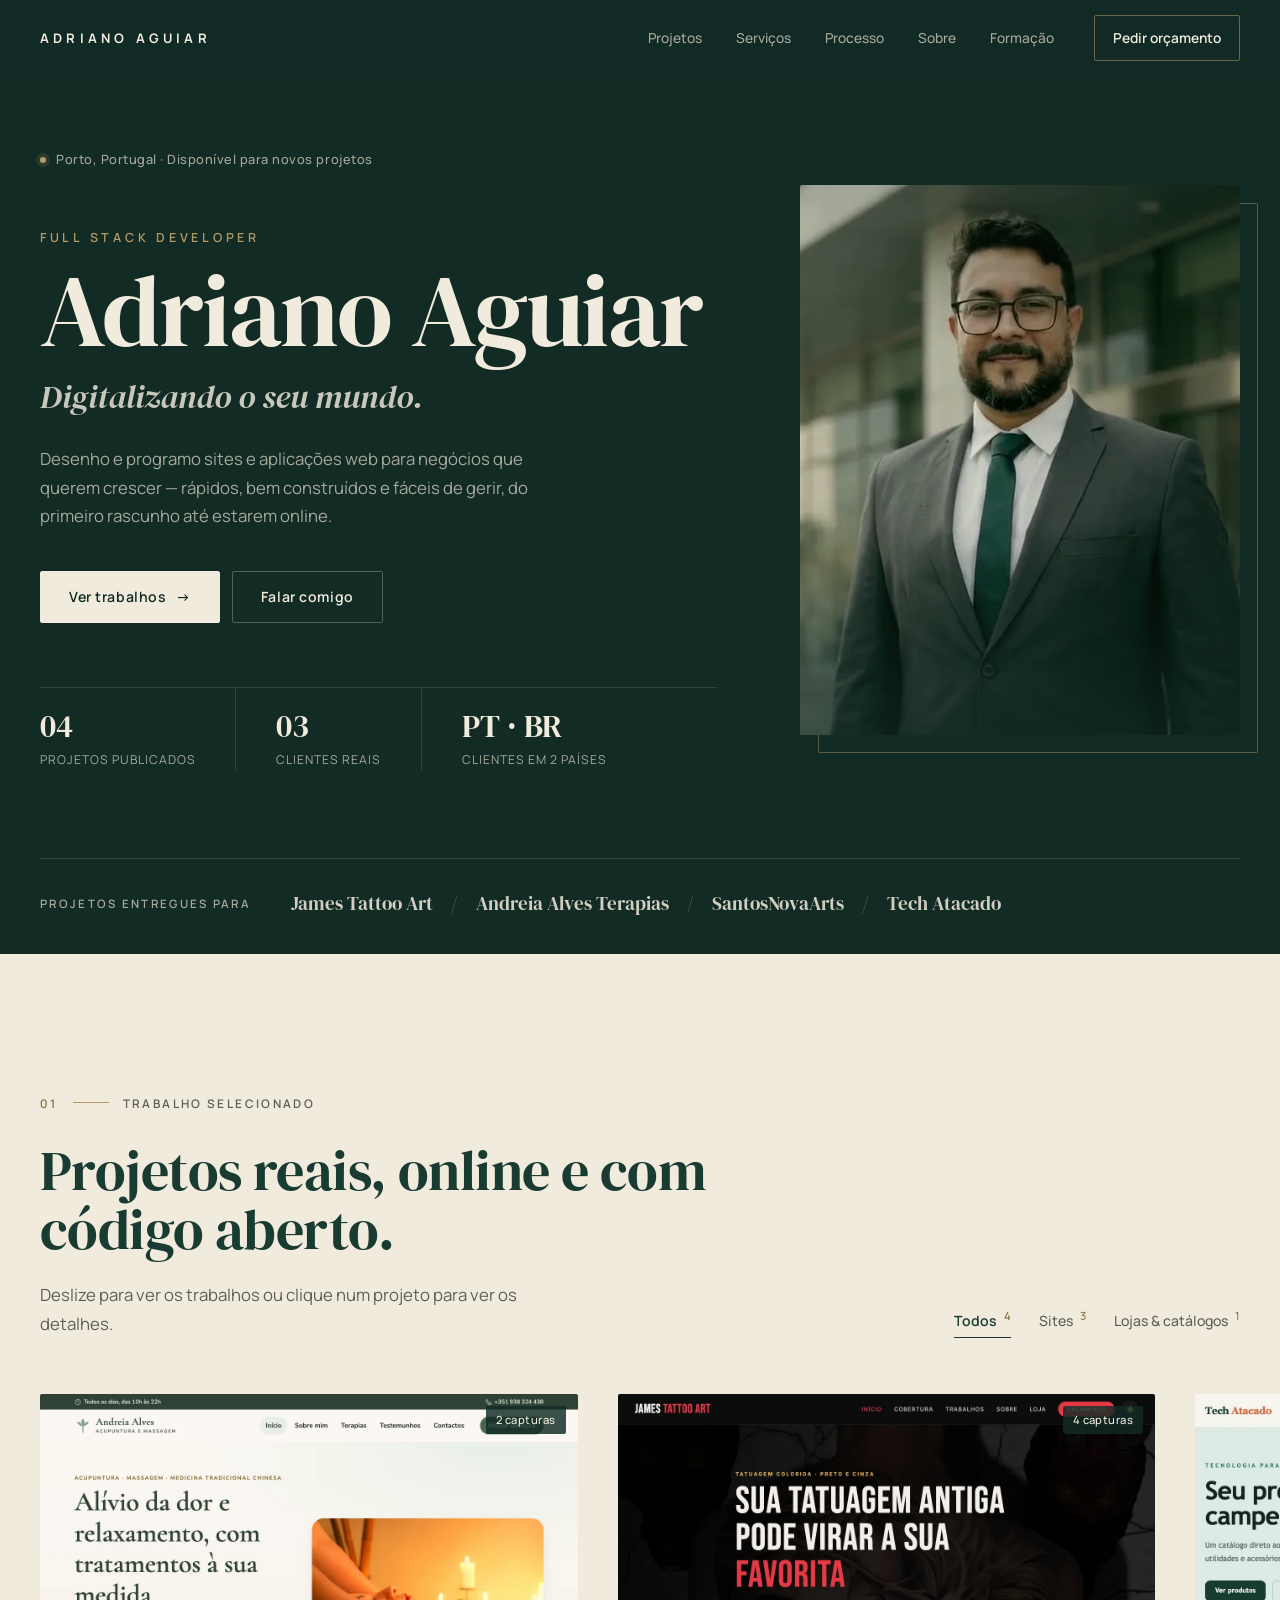
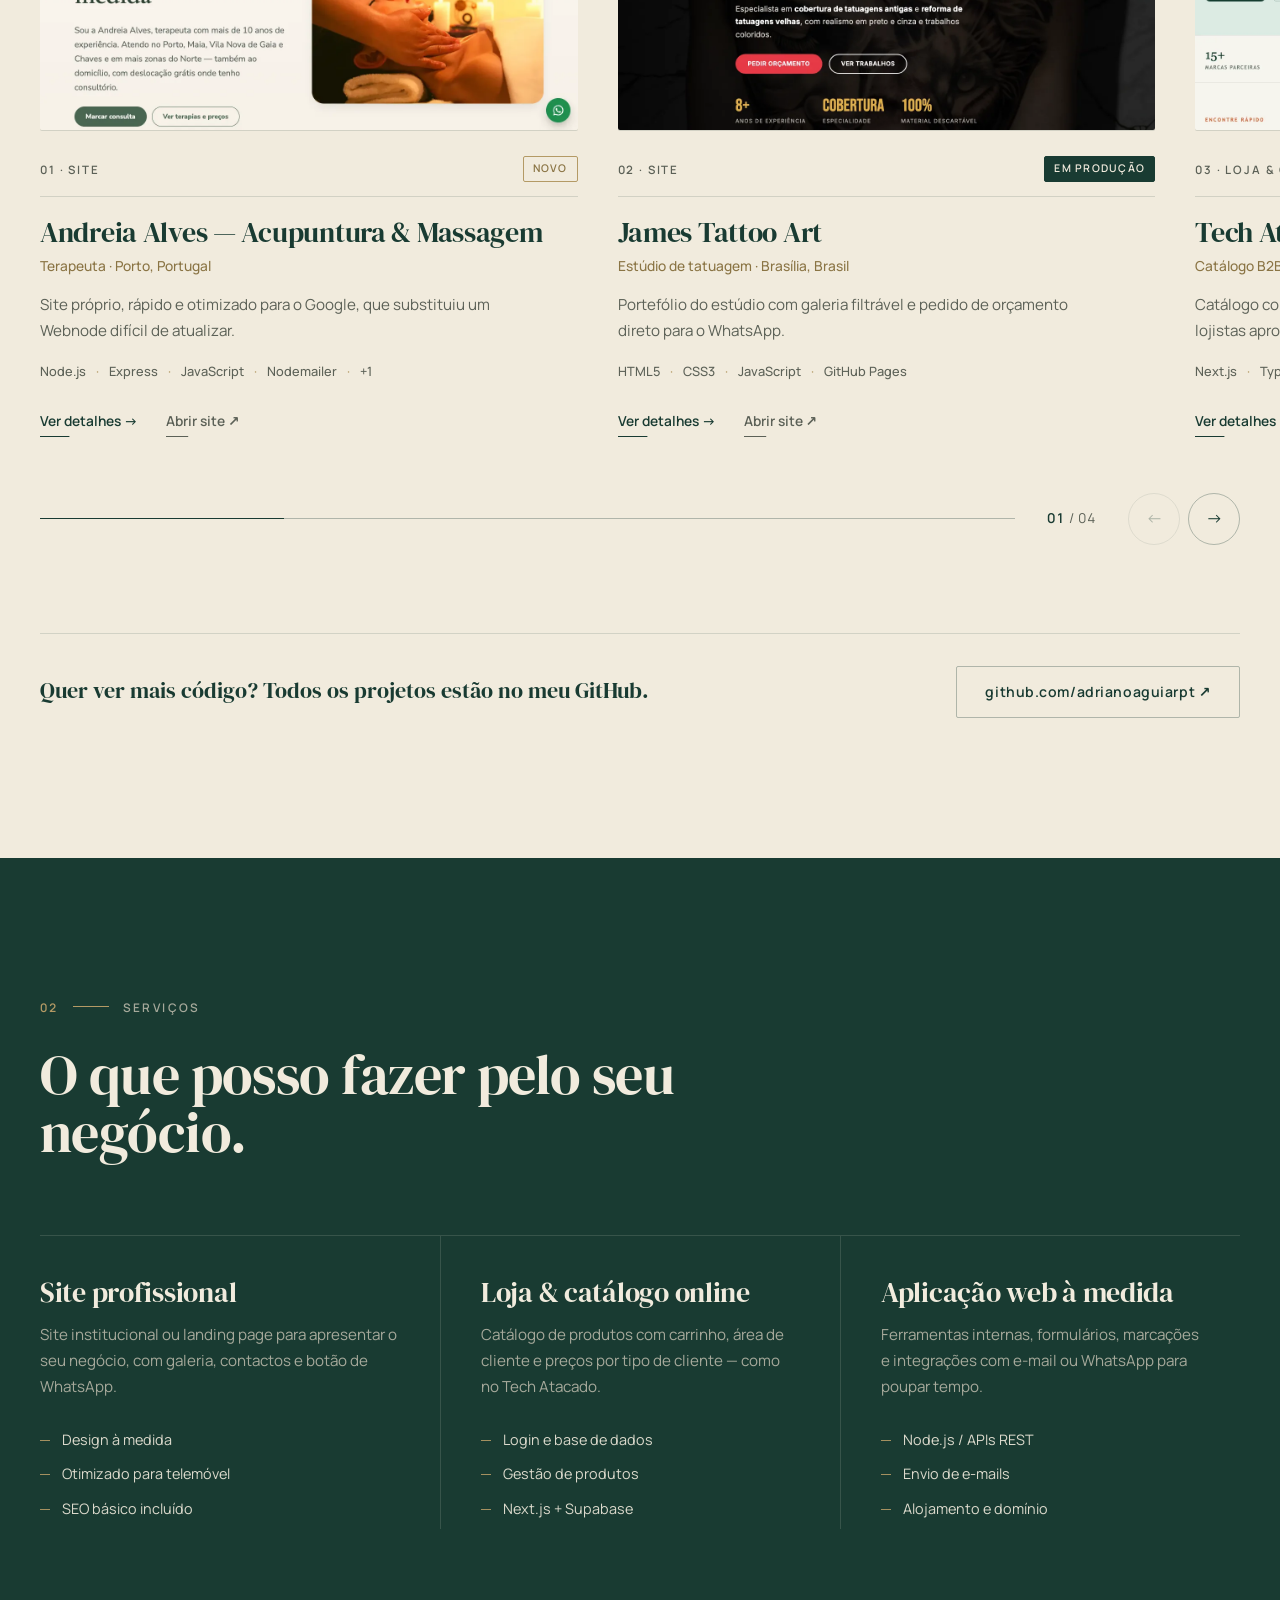
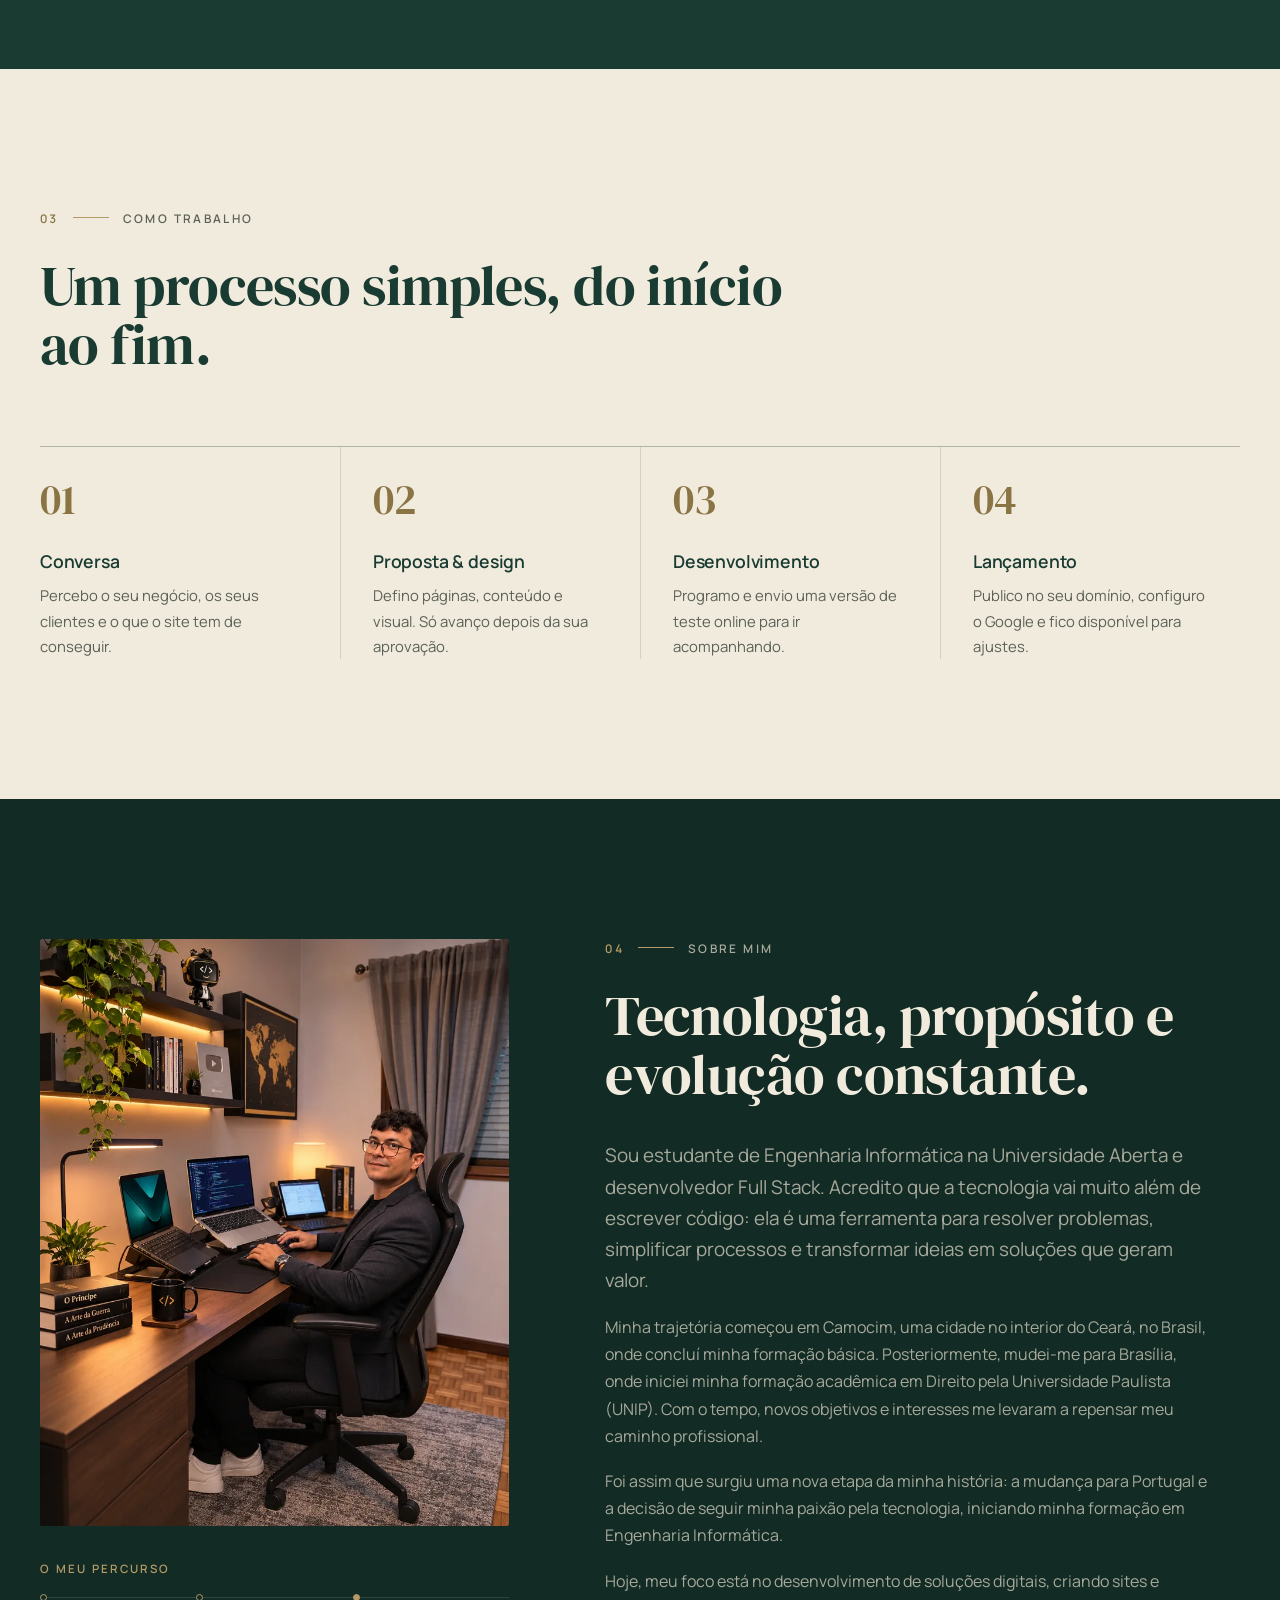
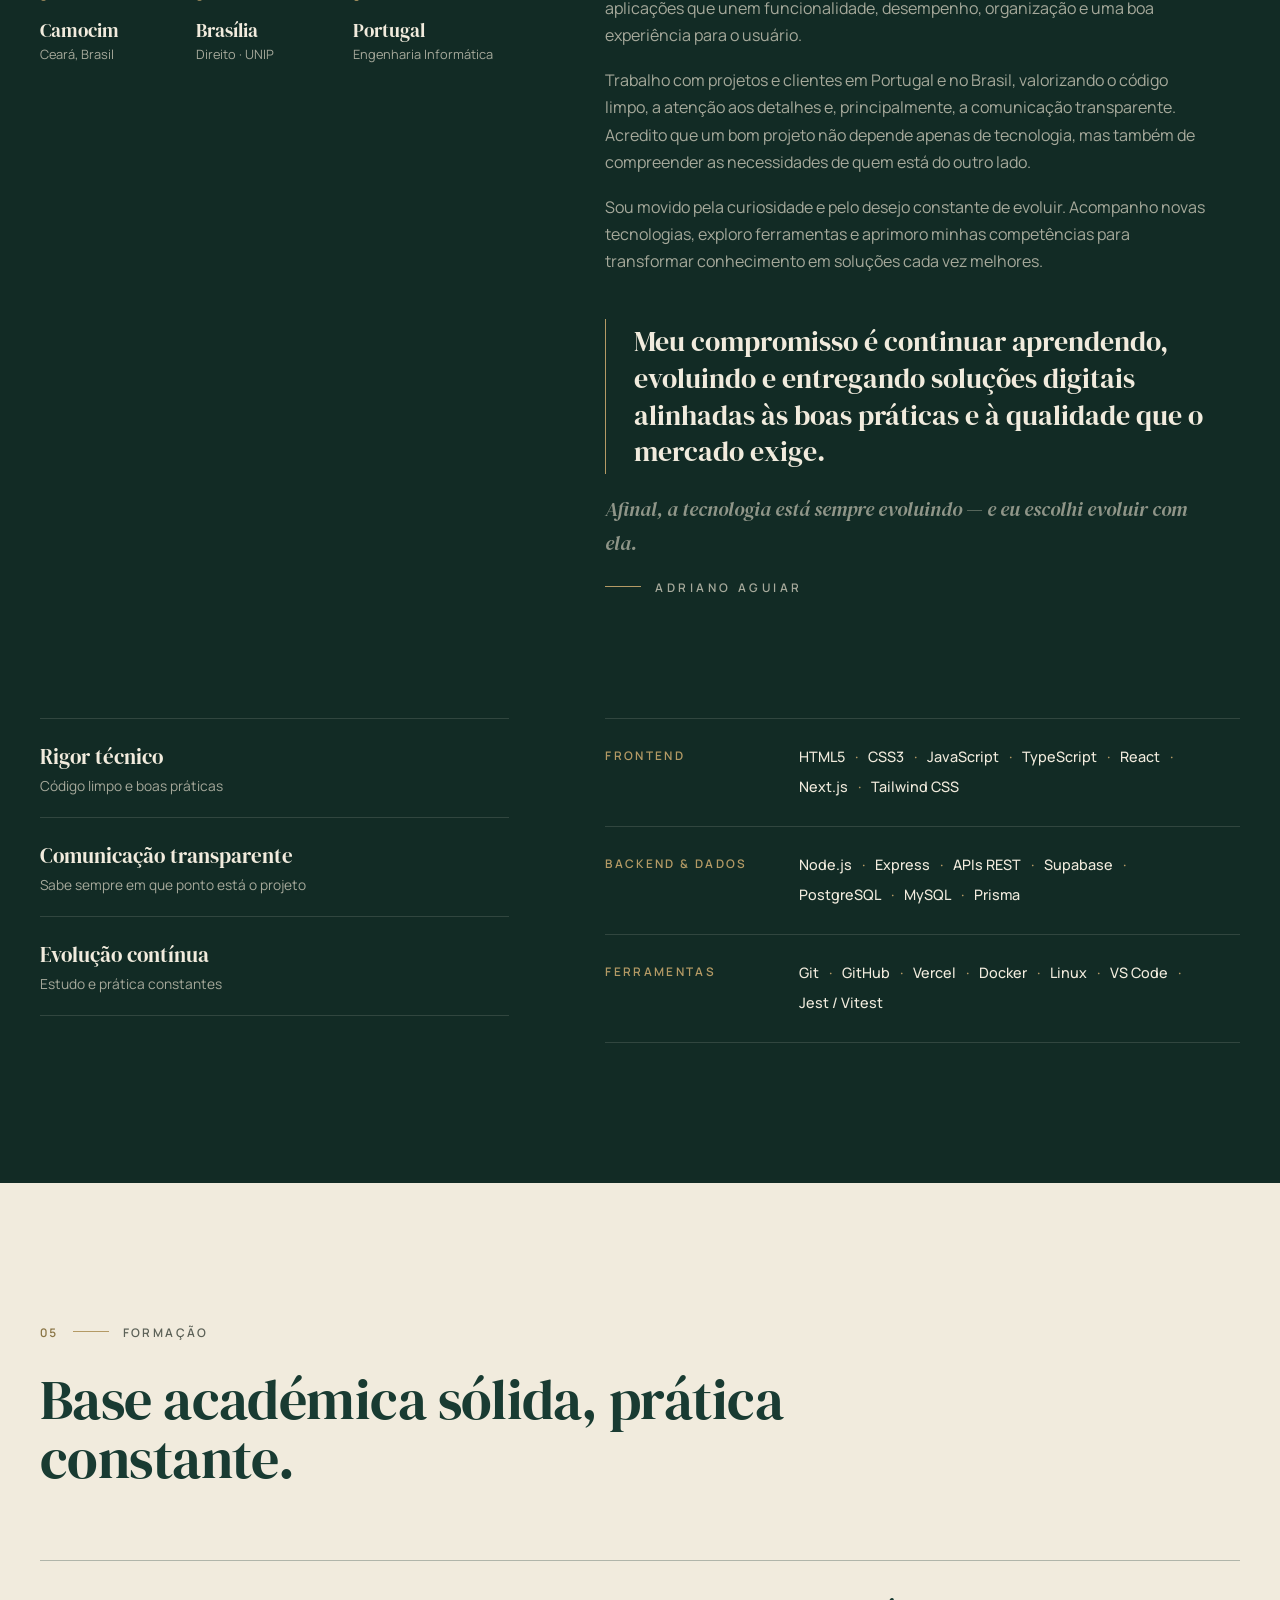
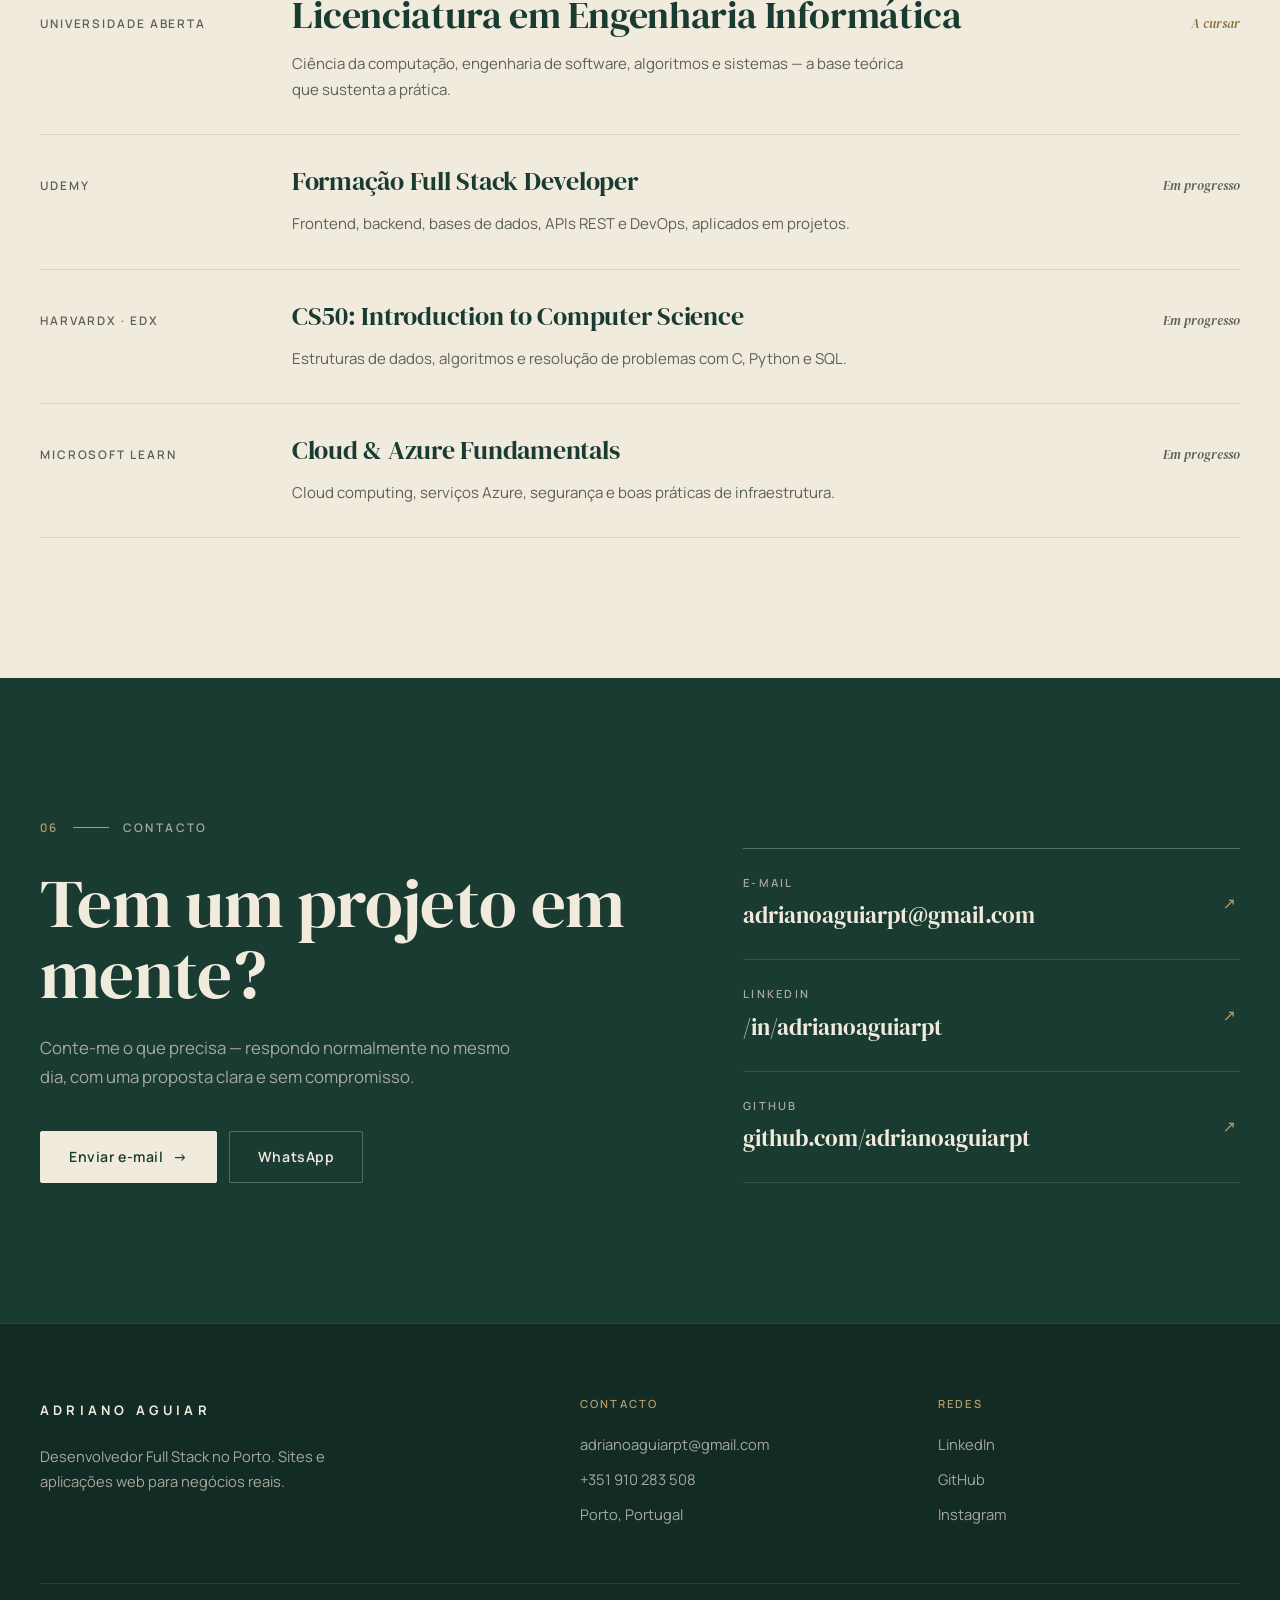
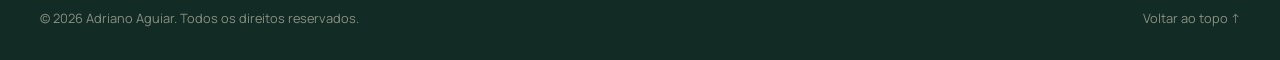
==== commit 3a53b7a8: "Sobre mim: foto profissional e texto pessoal" ====
--- a/index.html
+++ b/index.html
@@ -200,19 +200,42 @@
             </div>
         </section>
 
-        <!-- SOBRE + STACK -->
+        <!-- SOBRE -->
         <section class="section section--alt" id="sobre">
             <div class="container about">
+                <figure class="about__photo reveal">
+                    <img src="img/adriano-sobre.webp" alt="Adriano Aguiar a trabalhar na sua secretária, com vários portáteis e código no ecrã" width="800" height="1000" loading="lazy" decoding="async">
+                    <figcaption>
+                        <span>O meu percurso</span>
+                        <ol class="journey">
+                            <li><strong>Camocim</strong> Ceará, Brasil</li>
+                            <li><strong>Brasília</strong> Direito · UNIP</li>
+                            <li><strong>Portugal</strong> Engenharia Informática</li>
+                        </ol>
+                    </figcaption>
+                </figure>
                 <div class="about__text reveal">
                     <p class="eyebrow"><span>04</span>Sobre mim</p>
-                    <h2>Construo com propósito, aprendo todos os dias.</h2>
-                    <p>Sou estudante de Engenharia Informática na Universidade Aberta e desenvolvedor Full Stack. Gosto de transformar problemas de negócios reais em sites simples, claros e que funcionam.</p>
-                    <p>Trabalho com clientes em Portugal e no Brasil, com atenção ao detalhe, código limpo e comunicação direta — sabe sempre em que ponto está o seu projeto.</p>
-                    <div class="values">
-                        <div><strong>Rigor técnico</strong><span>Código limpo e boas práticas</span></div>
-                        <div><strong>Foco no cliente</strong><span>Soluções que fazem sentido</span></div>
-                        <div><strong>Evolução contínua</strong><span>Estudo e prática constantes</span></div>
-                    </div>
+                    <h2>Tecnologia, propósito e evolução constante.</h2>
+                    <p class="about__lead">Sou estudante de Engenharia Informática na Universidade Aberta e desenvolvedor Full Stack. Acredito que a tecnologia vai muito além de escrever código: ela é uma ferramenta para resolver problemas, simplificar processos e transformar ideias em soluções que geram valor.</p>
+                    <p>Minha trajetória começou em Camocim, uma cidade no interior do Ceará, no Brasil, onde concluí minha formação básica. Posteriormente, mudei-me para Brasília, onde iniciei minha formação acadêmica em Direito pela Universidade Paulista (UNIP). Com o tempo, novos objetivos e interesses me levaram a repensar meu caminho profissional.</p>
+                    <p>Foi assim que surgiu uma nova etapa da minha história: a mudança para Portugal e a decisão de seguir minha paixão pela tecnologia, iniciando minha formação em Engenharia Informática.</p>
+                    <p>Hoje, meu foco está no desenvolvimento de soluções digitais, criando sites e aplicações que unem funcionalidade, desempenho, organização e uma boa experiência para o usuário.</p>
+                    <p>Trabalho com projetos e clientes em Portugal e no Brasil, valorizando o código limpo, a atenção aos detalhes e, principalmente, a comunicação transparente. Acredito que um bom projeto não depende apenas de tecnologia, mas também de compreender as necessidades de quem está do outro lado.</p>
+                    <p>Sou movido pela curiosidade e pelo desejo constante de evoluir. Acompanho novas tecnologias, exploro ferramentas e aprimoro minhas competências para transformar conhecimento em soluções cada vez melhores.</p>
+                    <blockquote class="about__quote">
+                        <p>Meu compromisso é continuar aprendendo, evoluindo e entregando soluções digitais alinhadas às boas práticas e à qualidade que o mercado exige.</p>
+                    </blockquote>
+                    <p class="about__closing">Afinal, a tecnologia está sempre evoluindo — e eu escolhi evoluir com ela.</p>
+                    <p class="about__sign">Adriano Aguiar</p>
+                </div>
+            </div>
+
+            <div class="container about__extra">
+                <div class="values reveal">
+                    <div><strong>Rigor técnico</strong><span>Código limpo e boas práticas</span></div>
+                    <div><strong>Comunicação transparente</strong><span>Sabe sempre em que ponto está o projeto</span></div>
+                    <div><strong>Evolução contínua</strong><span>Estudo e prática constantes</span></div>
                 </div>
                 <div class="stack reveal">
                     <div class="stack__group">
--- a/style.css
+++ b/style.css
@@ -425,17 +425,42 @@
 .steps p { margin-top: 10px; color: var(--muted); font-size: .93rem; }
 
 /* ---------- Sobre ---------- */
-.about { display: grid; grid-template-columns: 1.1fr .9fr; gap: 96px; align-items: start; }
-.about__text h2 { margin-bottom: 32px; }
-.about__text > p:not(.eyebrow) { color: var(--muted); margin-top: 16px; max-width: 34rem; }
-.values { display: grid; grid-template-columns: repeat(3, 1fr); margin-top: 48px; border-top: 1px solid var(--rule); }
-.values div { padding: 20px 20px 0 0; }
-.values div + div { padding-left: 20px; border-left: 1px solid var(--rule); }
-.values strong { display: block; font-size: .92rem; font-weight: 600; }
-.values span { display: block; margin-top: 4px; color: var(--muted); font-size: .82rem; line-height: 1.5; }
+.about { display: grid; grid-template-columns: .85fr 1.15fr; gap: 96px; align-items: start; }
+.about > * { min-width: 0; }
+
+.about__photo { position: sticky; top: 112px; }
+.about__photo img {
+    width: 100%; aspect-ratio: 4 / 5; object-fit: cover; object-position: 50% 20%;
+    border-radius: var(--r);
+}
+.about__photo figcaption { margin-top: 28px; }
+.about__photo figcaption > span { color: var(--gold); font-size: .72rem; font-weight: 600; letter-spacing: .2em; text-transform: uppercase; }
+.journey { display: grid; grid-template-columns: repeat(3, 1fr); margin-top: 16px; border-top: 1px solid var(--rule); }
+.journey li { position: relative; padding: 18px 12px 0 0; color: var(--muted); font-size: .8rem; line-height: 1.5; }
+.journey li::before {
+    content: ""; position: absolute; top: -4px; left: 0;
+    width: 7px; height: 7px; border-radius: 50%; background: var(--forest-deep); border: 1px solid var(--gold);
+}
+.journey li:last-child::before { background: var(--gold); }
+.journey strong { display: block; font-family: var(--serif); font-weight: 400; font-size: 1.2rem; color: var(--fg); }
+
+.about__text h2 { margin-bottom: 36px; }
+.about__text > p:not(.eyebrow) { color: var(--muted); margin-top: 18px; max-width: 38rem; }
+.about__text > .about__lead { color: var(--fg); font-size: 1.18rem; line-height: 1.65; margin-top: 0; }
+.about__quote { margin: 44px 0 0; padding: 4px 0 4px 28px; border-left: 1px solid var(--gold); max-width: 38rem; }
+.about__quote p { font-family: var(--serif); font-size: clamp(1.4rem, 2.2vw, 1.8rem); line-height: 1.3; color: var(--fg); }
+.about__text > .about__closing { margin-top: 32px; font-family: var(--serif); font-style: italic; font-size: 1.25rem; color: var(--fg); opacity: .85; }
+.about__text > .about__sign { margin-top: 28px; color: var(--gold); font-size: .74rem; font-weight: 600; letter-spacing: .3em; text-transform: uppercase; }
+.about__sign::before { content: ""; display: inline-block; width: 36px; height: 1px; margin: 0 14px 4px 0; background: var(--gold); vertical-align: middle; }
+
+.about__extra { display: grid; grid-template-columns: .85fr 1.15fr; gap: 96px; margin-top: 120px; align-items: start; }
+.values { display: grid; border-top: 1px solid var(--rule); }
+.values div { padding: 20px 0; border-bottom: 1px solid var(--rule); }
+.values strong { display: block; font-family: var(--serif); font-weight: 400; font-size: 1.3rem; }
+.values span { display: block; margin-top: 2px; color: var(--muted); font-size: .86rem; line-height: 1.5; }
 
 .stack { border-top: 1px solid var(--rule); }
-.stack__group { display: grid; grid-template-columns: 150px 1fr; gap: 24px; padding: 26px 0; border-bottom: 1px solid var(--rule); }
+.stack__group { display: grid; grid-template-columns: 170px 1fr; gap: 24px; padding: 26px 0; border-bottom: 1px solid var(--rule); }
 .stack__group h3 { color: var(--gold); font-size: .74rem; font-weight: 600; letter-spacing: .2em; text-transform: uppercase; padding-top: 3px; }
 .stack__group .badges { margin-top: 0; }
 .stack__group .badges span { color: var(--fg); font-size: .9rem; }
@@ -507,7 +532,9 @@
     .steps { grid-template-columns: 1fr 1fr; }
     .steps li:nth-child(3) { padding-left: 0; border-left: 0; }
     .steps li:nth-child(n+3) { margin-top: 40px; }
-    .about { grid-template-columns: 1fr; gap: 64px; }
+    .about, .about__extra { grid-template-columns: 1fr; gap: 64px; }
+    .about__photo { position: static; max-width: 460px; }
+    .about__extra { margin-top: 80px; }
     .cta { grid-template-columns: 1fr; gap: 56px; align-items: start; }
     .credential { grid-template-columns: 1fr auto; gap: 8px 24px; }
     .credential__top span { grid-column: 1; grid-row: 1; }
@@ -557,8 +584,8 @@
     .slider__arrow { width: 44px; height: 44px; }
     .steps { grid-template-columns: 1fr; }
     .steps li, .steps li + li { padding: 28px 0; border-left: 0; border-bottom: 1px solid var(--rule); margin-top: 0 !important; }
-    .values { grid-template-columns: 1fr; }
-    .values div, .values div + div { padding: 16px 0; border-left: 0; border-bottom: 1px solid var(--rule); }
+    .journey li { font-size: .74rem; }
+    .journey strong { font-size: 1.05rem; }
     .stack__group { grid-template-columns: 1fr; gap: 10px; }
     .project-modal { max-height: calc(100vh - 24px); }
     .project-modal__grid { padding: 22px; }
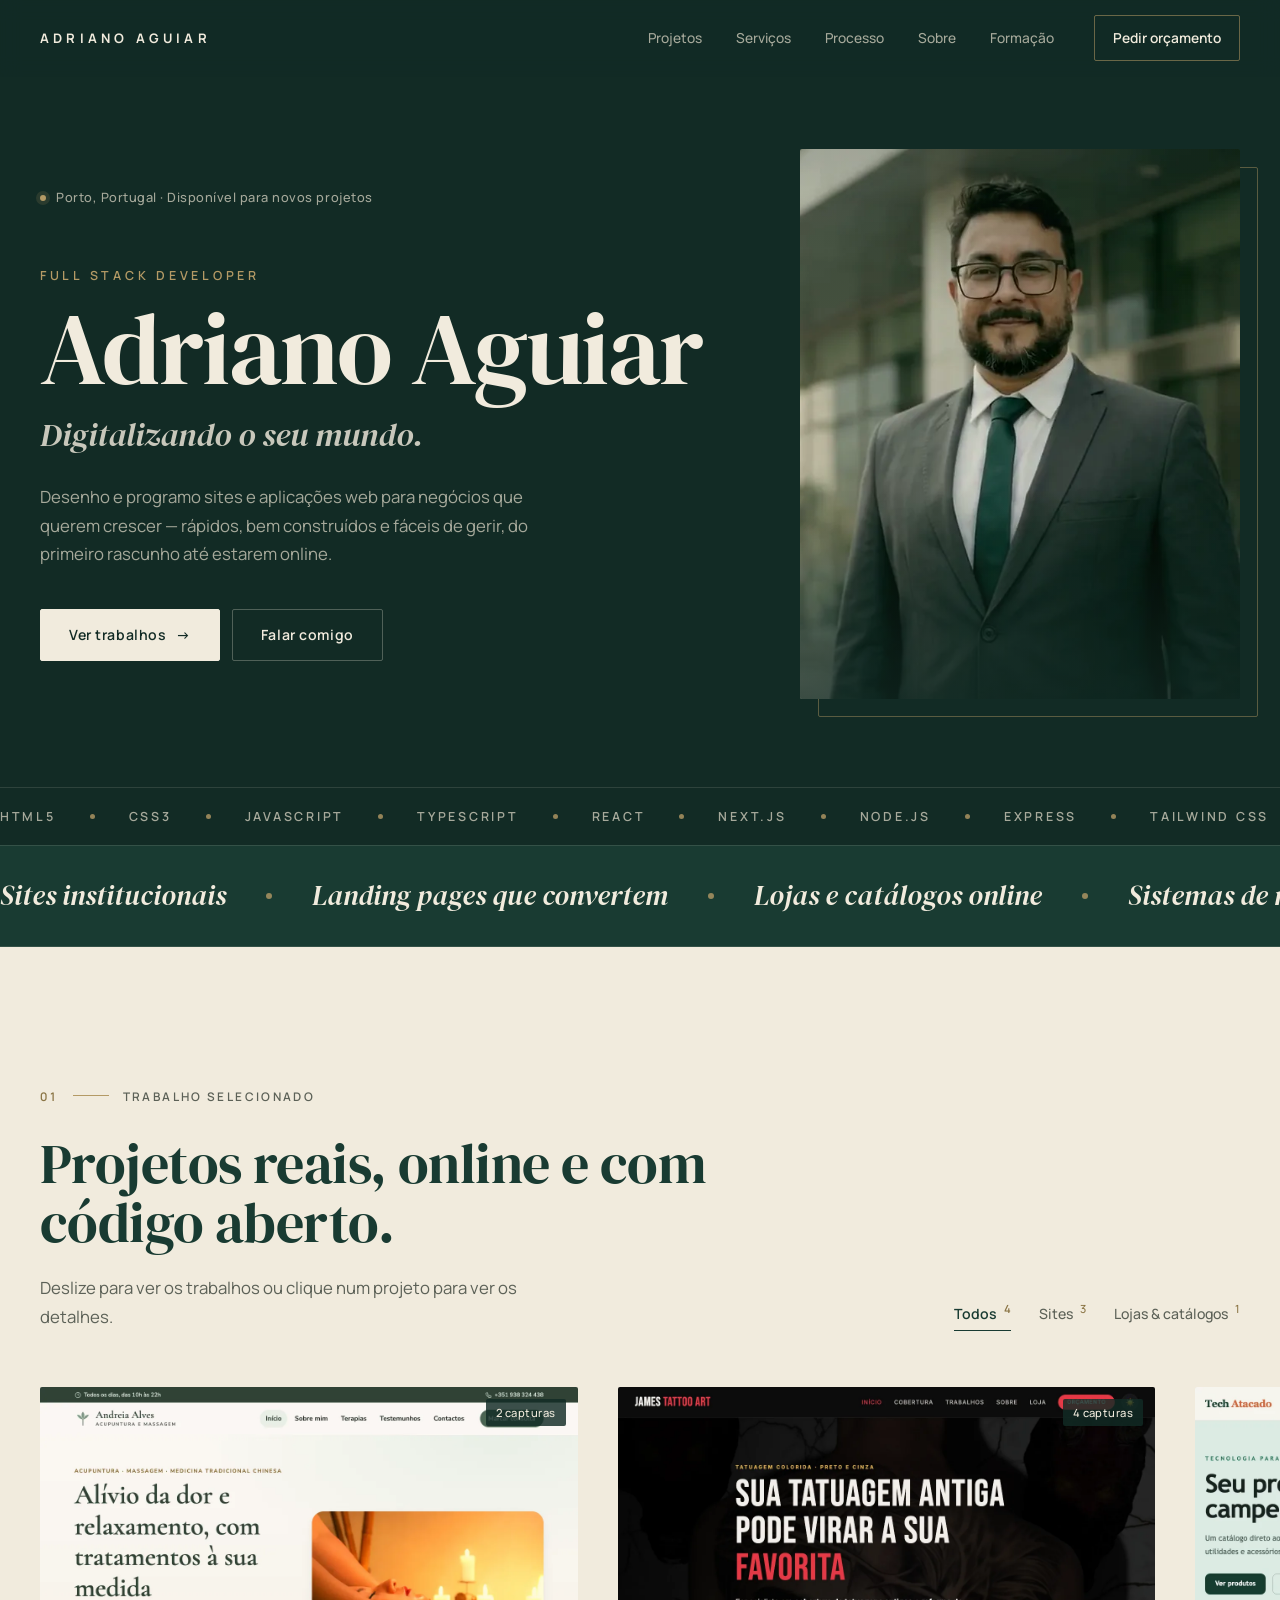
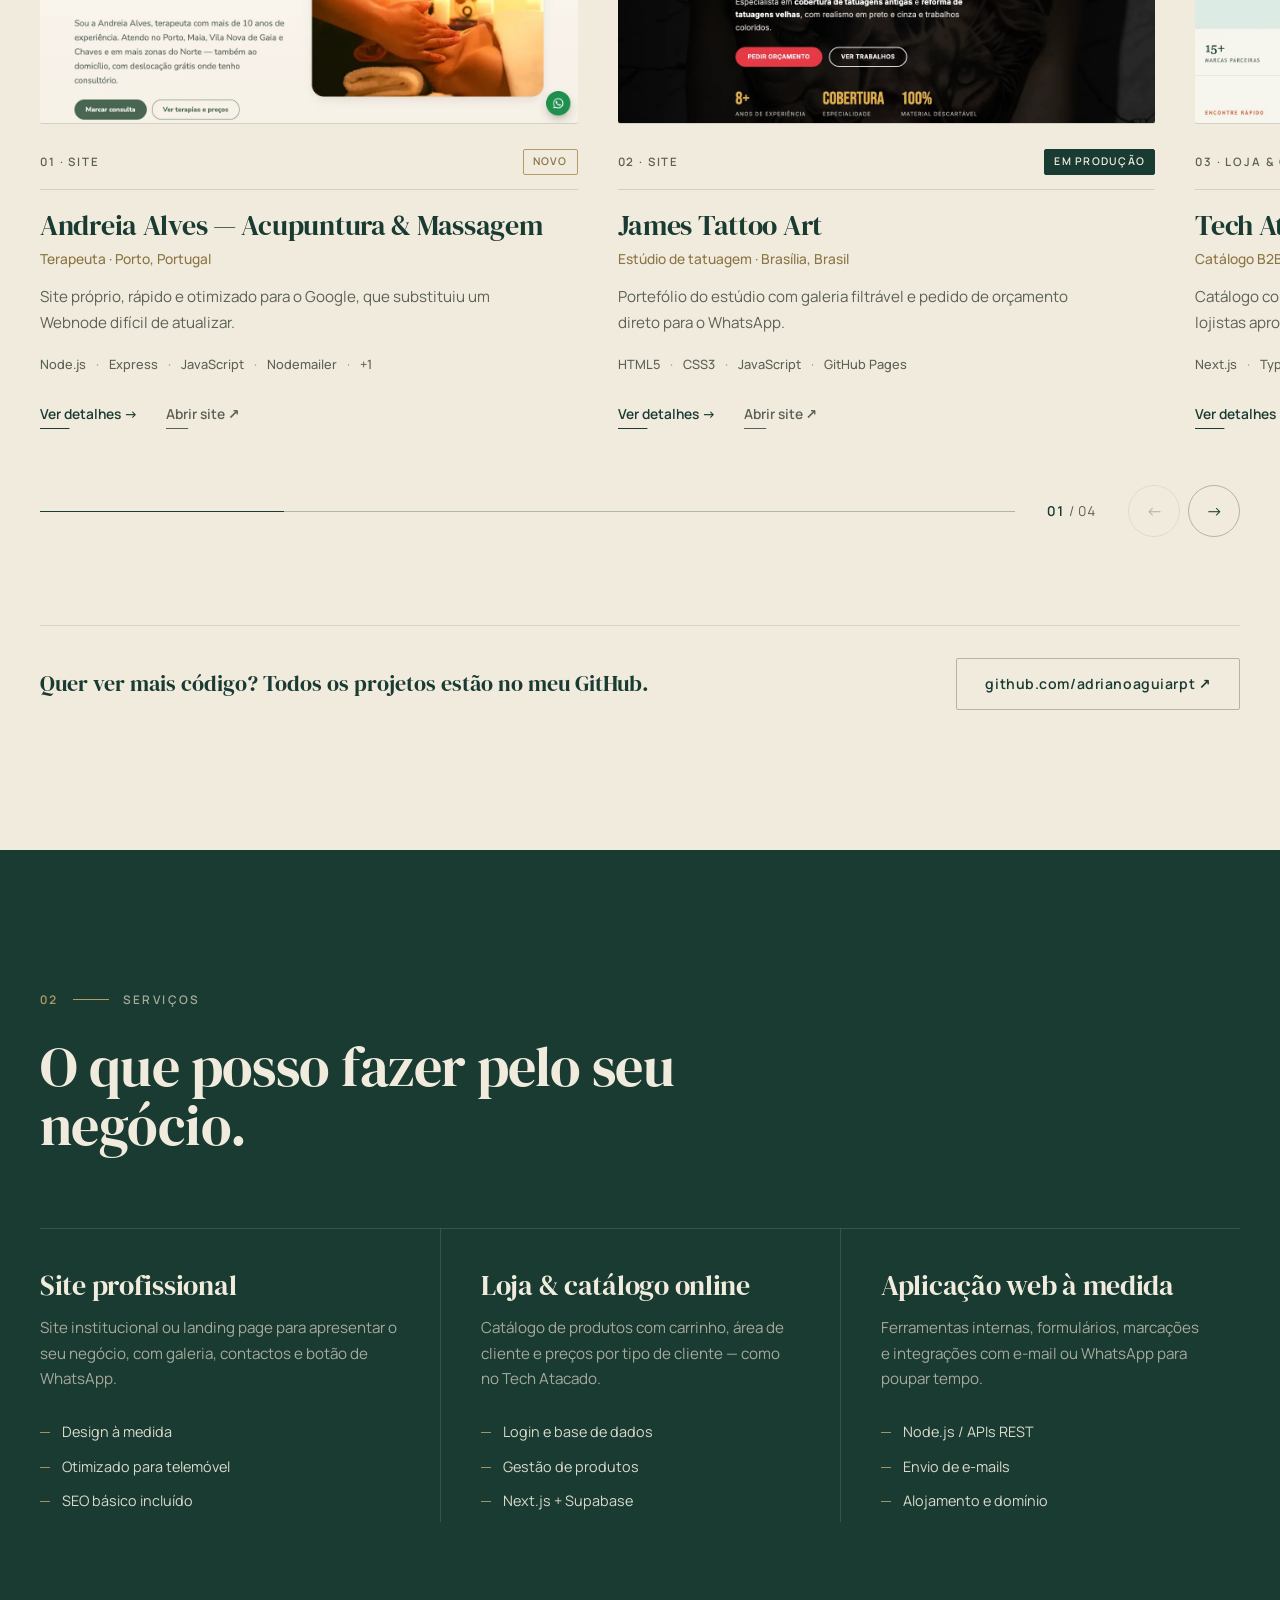
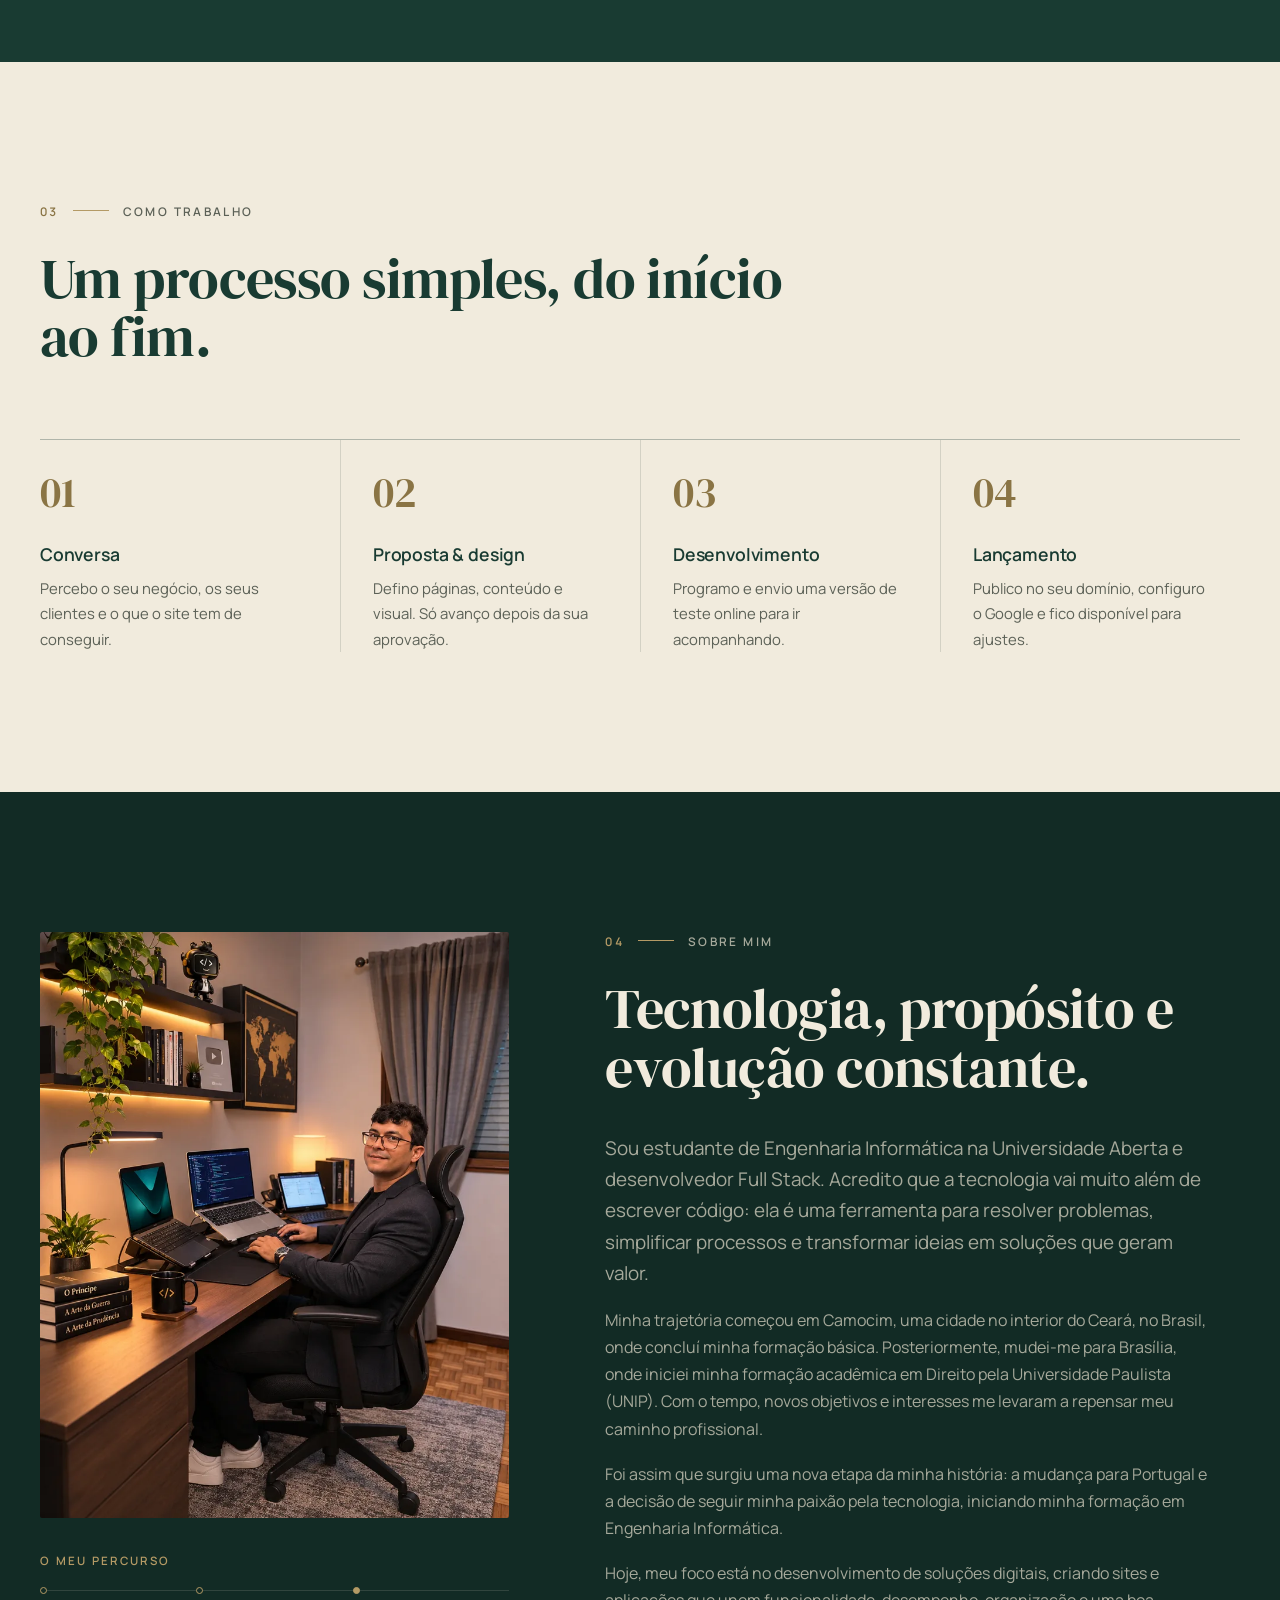
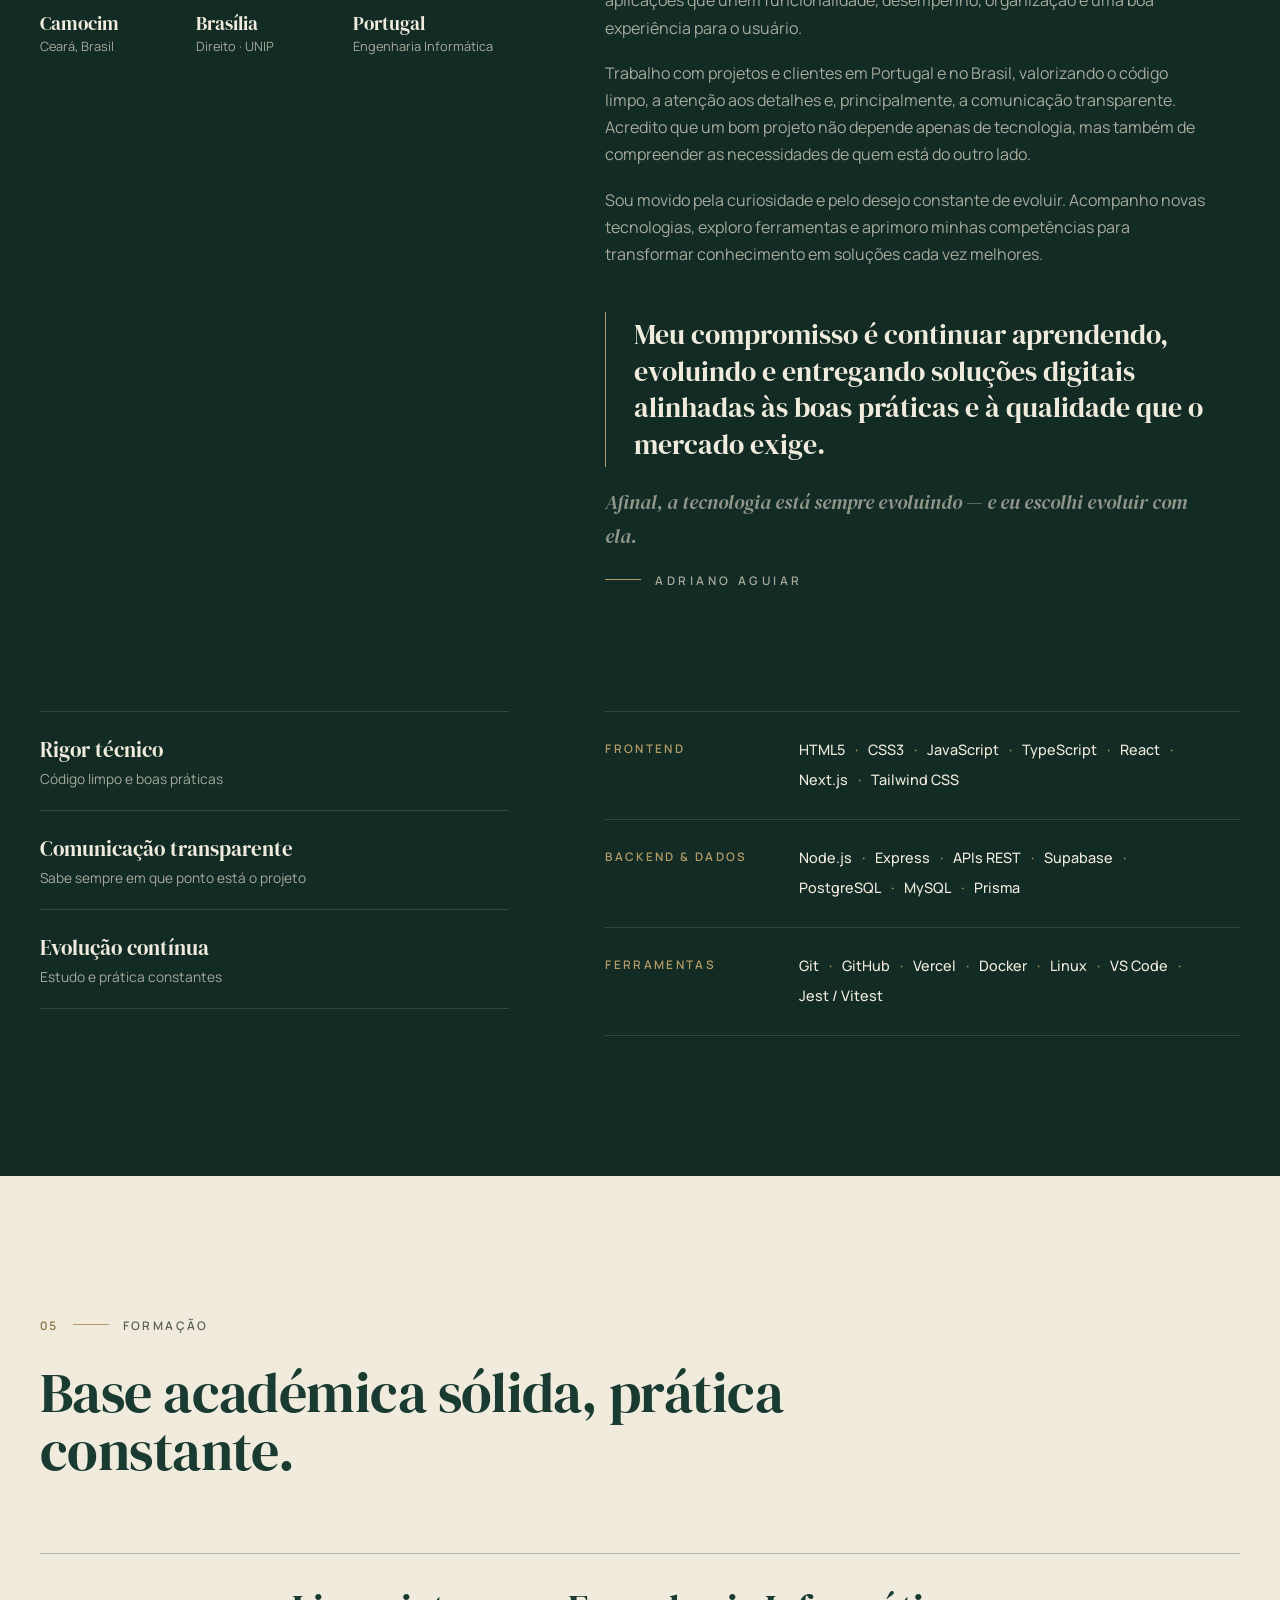
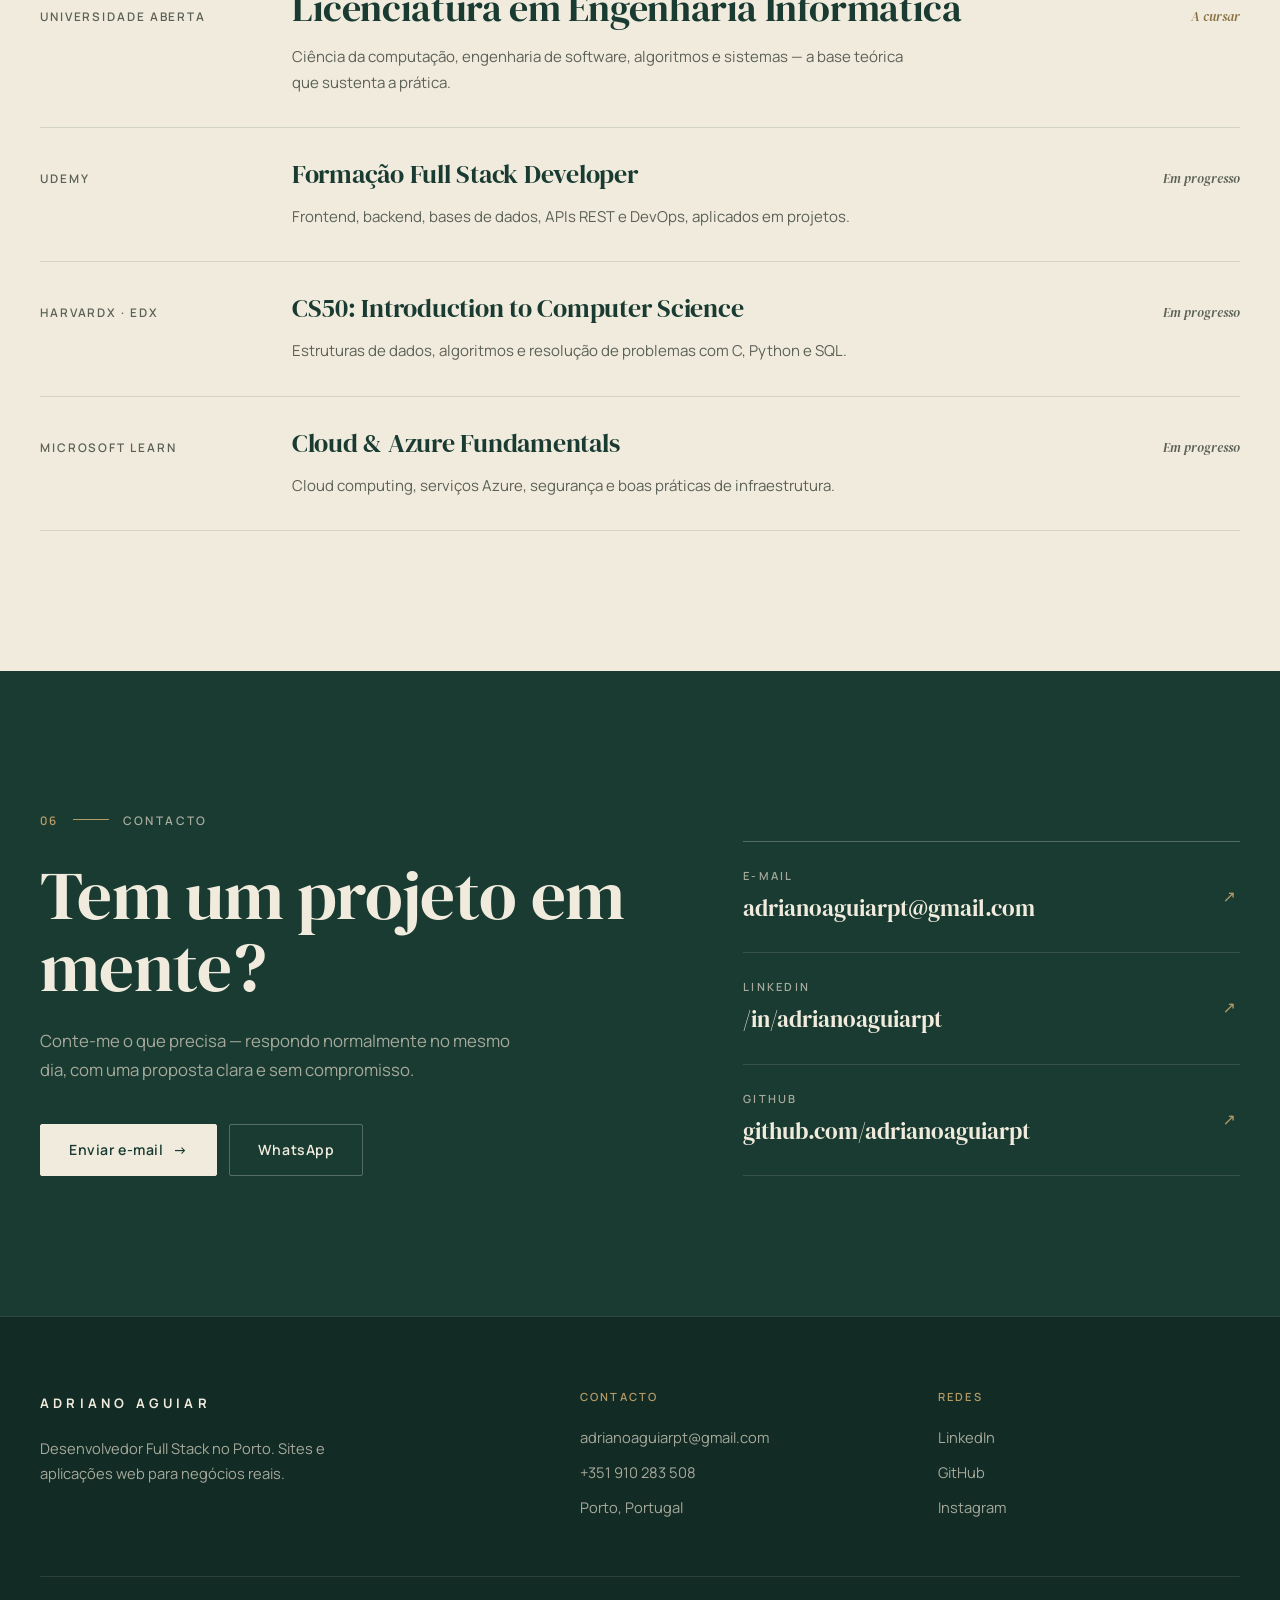
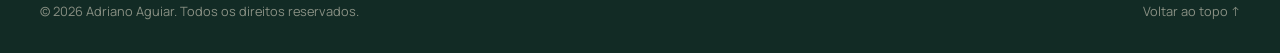
==== commit 4c72b472: "Hero: faixas corridas de tecnologias e serviços" ====
--- a/index.html
+++ b/index.html
@@ -7,17 +7,17 @@
     <meta name="description" content="Adriano Aguiar — Desenvolvedor Full Stack no Porto, Portugal. Sites e aplicações web para negócios reais: rápidos, bonitos e fáceis de gerir.">
     <meta name="author" content="Adriano Aguiar">
     <meta name="theme-color" content="#122B25">
-    <link rel="canonical" href="https://adrianoaguiarpt.github.io/portifolio-adriano/">
+    <link rel="canonical" href="https://adrianoaguiardev.com/">
     <meta property="og:type" content="website">
     <meta property="og:title" content="Adriano Aguiar — Desenvolvedor Full Stack">
     <meta property="og:description" content="Sites e aplicações web para negócios reais: rápidos, bonitos e fáceis de gerir.">
     <meta property="og:locale" content="pt_PT">
-    <meta property="og:url" content="https://adrianoaguiarpt.github.io/portifolio-adriano/">
-    <meta property="og:image" content="https://adrianoaguiarpt.github.io/portifolio-adriano/img/adriano-og.jpg">
+    <meta property="og:url" content="https://adrianoaguiardev.com/">
+    <meta property="og:image" content="https://adrianoaguiardev.com/img/adriano-og.jpg">
     <meta name="twitter:card" content="summary_large_image">
     <meta name="twitter:title" content="Adriano Aguiar — Desenvolvedor Full Stack">
     <meta name="twitter:description" content="Sites e aplicações web para negócios reais: rápidos, bonitos e fáceis de gerir.">
-    <meta name="twitter:image" content="https://adrianoaguiarpt.github.io/portifolio-adriano/img/adriano-og.jpg">
+    <meta name="twitter:image" content="https://adrianoaguiardev.com/img/adriano-og.jpg">
     <link rel="icon" href="img/favicon.ico" sizes="any">
     <link rel="icon" type="image/png" sizes="32x32" href="img/favicon-32x32.png">
     <link rel="icon" type="image/png" sizes="16x16" href="img/favicon-16x16.png">
@@ -27,7 +27,7 @@
     <link href="https://fonts.googleapis.com/css2?family=DM+Serif+Display:ital@0;1&family=Manrope:wght@400;500;600;700&display=swap" rel="stylesheet">
     <link rel="stylesheet" href="style.css">
     <script type="application/ld+json">
-    {"@context":"https://schema.org","@type":"Person","name":"Adriano Aguiar","jobTitle":"Desenvolvedor Full Stack","address":{"@type":"PostalAddress","addressLocality":"Porto","addressCountry":"PT"},"url":"https://adrianoaguiarpt.github.io/portifolio-adriano/","sameAs":["https://github.com/adrianoaguiarpt","https://www.linkedin.com/in/adrianoaguiarpt/"]}
+    {"@context":"https://schema.org","@type":"Person","name":"Adriano Aguiar","jobTitle":"Desenvolvedor Full Stack","address":{"@type":"PostalAddress","addressLocality":"Porto","addressCountry":"PT"},"url":"https://adrianoaguiardev.com/","sameAs":["https://github.com/adrianoaguiarpt","https://www.linkedin.com/in/adrianoaguiarpt/"]}
     </script>
 </head>
 <body>
@@ -62,11 +62,6 @@
                         <a href="#projetos" class="btn btn--primary">Ver trabalhos <span aria-hidden="true">→</span></a>
                         <a href="#contato" class="btn btn--ghost">Falar comigo</a>
                     </div>
-                    <dl class="hero__stats">
-                        <div><dt>04</dt><dd>Projetos publicados</dd></div>
-                        <div><dt>03</dt><dd>Clientes reais</dd></div>
-                        <div><dt>PT · BR</dt><dd>Clientes em 2 países</dd></div>
-                    </dl>
                 </div>
                 <div class="hero__media">
                     <div class="hero__frame">
@@ -77,16 +72,33 @@
                     </div>
                 </div>
             </div>
-            <div class="clients container">
-                <p>Projetos entregues para</p>
-                <ul>
-                    <li>James Tattoo Art</li>
-                    <li>Andreia Alves Terapias</li>
-                    <li>SantosNovaArts</li>
-                    <li>Tech Atacado</li>
-                </ul>
-            </div>
-        </section>
+        </section>
+
+        <!-- FAIXAS CORRIDAS: tecnologias e o que faço para empresas
+             (cada lista aparece duas vezes para o movimento não ter "salto";
+              a segunda cópia fica escondida dos leitores de ecrã) -->
+        <div class="faixas">
+            <div class="faixa faixa--stack" aria-label="Tecnologias que domino">
+                <div class="faixa__track">
+                    <ul class="faixa__list">
+                        <li>HTML5</li><li>CSS3</li><li>JavaScript</li><li>TypeScript</li><li>React</li><li>Next.js</li><li>Node.js</li><li>Express</li><li>Tailwind CSS</li><li>Supabase</li><li>PostgreSQL</li><li>MySQL</li><li>Prisma</li><li>Git</li><li>Docker</li>
+                    </ul>
+                    <ul class="faixa__list" aria-hidden="true">
+                        <li>HTML5</li><li>CSS3</li><li>JavaScript</li><li>TypeScript</li><li>React</li><li>Next.js</li><li>Node.js</li><li>Express</li><li>Tailwind CSS</li><li>Supabase</li><li>PostgreSQL</li><li>MySQL</li><li>Prisma</li><li>Git</li><li>Docker</li>
+                    </ul>
+                </div>
+            </div>
+            <div class="faixa faixa--servicos" aria-label="O que posso fazer pela sua empresa">
+                <div class="faixa__track">
+                    <ul class="faixa__list">
+                        <li>Sites institucionais</li><li>Landing pages que convertem</li><li>Lojas e catálogos online</li><li>Sistemas de marcação</li><li>Áreas de cliente com login</li><li>Integração com WhatsApp</li><li>SEO local no Google</li><li>Manutenção e alojamento</li>
+                    </ul>
+                    <ul class="faixa__list" aria-hidden="true">
+                        <li>Sites institucionais</li><li>Landing pages que convertem</li><li>Lojas e catálogos online</li><li>Sistemas de marcação</li><li>Áreas de cliente com login</li><li>Integração com WhatsApp</li><li>SEO local no Google</li><li>Manutenção e alojamento</li>
+                    </ul>
+                </div>
+            </div>
+        </div>
 
         <!-- PROJETOS (os cartões são gerados a partir de projetos.js) -->
         <section class="section" id="projetos">
--- a/style.css
+++ b/style.css
@@ -198,14 +198,6 @@
 .hero__text { max-width: 33rem; margin-top: 28px; color: var(--muted); font-size: 1.05rem; }
 .hero__actions { display: flex; flex-wrap: wrap; gap: 12px; margin-top: 40px; }
 
-.hero__stats {
-    display: grid; grid-template-columns: repeat(3, auto); justify-content: start; gap: 0;
-    margin-top: 64px; border-top: 1px solid var(--rule);
-}
-.hero__stats div { padding: 22px 40px 0 0; margin-right: 40px; border-right: 1px solid var(--rule); }
-.hero__stats div:last-child { border-right: 0; margin-right: 0; }
-.hero__stats dt { font-family: var(--serif); font-size: 2rem; line-height: 1; color: var(--cream); }
-.hero__stats dd { margin-top: 8px; color: var(--muted); font-size: .76rem; letter-spacing: .08em; text-transform: uppercase; }
 
 .hero__media { position: relative; animation: fadeIn 1.2s var(--ease) .2s both; }
 .hero__frame {
@@ -230,14 +222,25 @@
         linear-gradient(180deg, rgba(18, 43, 37, .18), rgba(18, 43, 37, 0) 30%);
 }
 
-.clients {
-    display: flex; align-items: center; gap: 40px; flex-wrap: wrap;
-    padding: 28px 0 34px; border-top: 1px solid var(--rule);
-}
-.clients p { color: var(--muted); font-size: .72rem; font-weight: 600; letter-spacing: .2em; text-transform: uppercase; }
-.clients ul { display: flex; flex-wrap: wrap; gap: 10px 0; }
-.clients li { font-family: var(--serif); font-size: 1.2rem; color: var(--cream); opacity: .85; }
-.clients li + li::before { content: "/"; margin: 0 18px; color: var(--gold); opacity: .7; }
+
+/* ---------- Faixas corridas (tecnologias e serviços) ---------- */
+.faixas { position: relative; background: var(--forest-deep); }
+.faixa { overflow: hidden; border-top: 1px solid rgba(241, 235, 221, .12); }
+.faixa__track { display: flex; width: max-content; animation: desliza 45s linear infinite; }
+.faixa--servicos .faixa__track { animation-duration: 55s; animation-direction: reverse; }
+.faixa:hover .faixa__track { animation-play-state: paused; }
+.faixa__list { display: flex; flex-shrink: 0; }
+.faixa__list li { display: flex; align-items: center; white-space: nowrap; }
+.faixa__list li::after { content: ""; width: 5px; height: 5px; margin: 0 34px; border-radius: 50%; background: var(--gold); opacity: .8; }
+
+.faixa--stack { padding: 18px 0; }
+.faixa--stack li { color: var(--neutral); font-size: .78rem; font-weight: 600; letter-spacing: .22em; text-transform: uppercase; }
+
+.faixa--servicos { padding: 26px 0; background: var(--forest); border-bottom: 1px solid rgba(241, 235, 221, .12); }
+.faixa--servicos li { font-family: var(--serif); font-style: italic; font-size: clamp(1.3rem, 2.2vw, 1.75rem); color: var(--cream); }
+.faixa--servicos li::after { width: 6px; height: 6px; margin: 0 40px; }
+
+@keyframes desliza { to { transform: translateX(-50%); } }
 
 /* ---------- Secções ---------- */
 .section { padding: 140px 0; }
@@ -522,6 +525,9 @@
     html { scroll-behavior: auto; }
     *, *::before, *::after { animation: none !important; transition: none !important; }
     .reveal { opacity: 1; transform: none; }
+    .faixa__track { width: auto; flex-wrap: wrap; justify-content: center; padding: 0 20px; }
+    .faixa__list { flex-wrap: wrap; justify-content: center; row-gap: 10px; }
+    .faixa__list[aria-hidden="true"] { display: none; }
 }
 
 /* ---------- Responsivo ---------- */
@@ -563,7 +569,6 @@
     .hero__role { margin-top: 36px; }
     .hero__media { order: -1; max-width: 360px; width: calc(100% - 18px); }
     .hero__frame { margin-left: 0; }
-    .clients li { font-size: 1.05rem; }
 }
 
 @media (max-width: 640px) {
@@ -571,12 +576,7 @@
     .section, #contato { padding: 96px 0; }
     .section-head { margin-bottom: 48px; }
     .brand { letter-spacing: .24em; font-size: .76rem; }
-    .hero__stats { grid-template-columns: repeat(3, 1fr); }
-    .hero__stats div { padding-right: 12px; margin-right: 12px; }
-    .hero__stats dt { font-size: 1.5rem; }
-    .hero__stats dd { font-size: .64rem; letter-spacing: .04em; }
-    .clients { gap: 14px; }
-    .clients li + li::before { margin: 0 10px; }
+    
     .slider { --gutter: 20px; }
     .slider__track { gap: 20px; }
     .work-card { flex-basis: 84vw; }
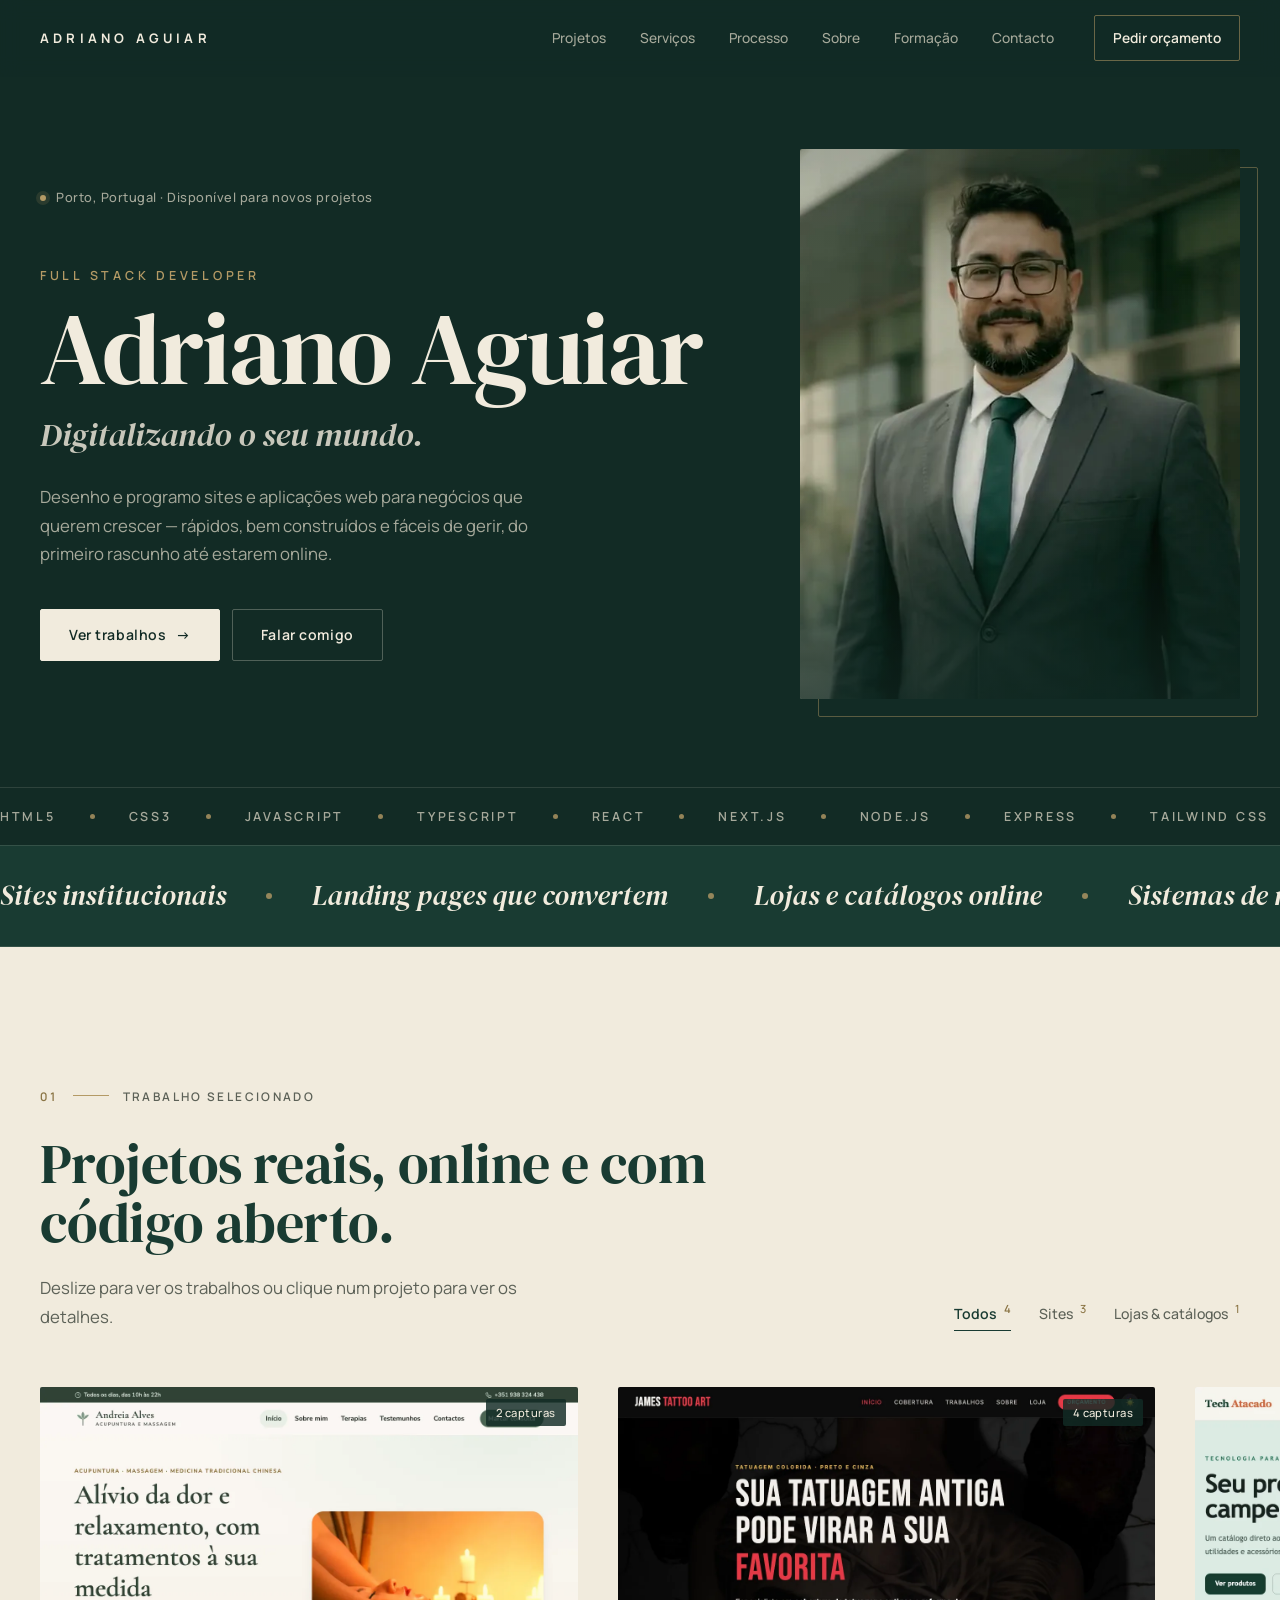
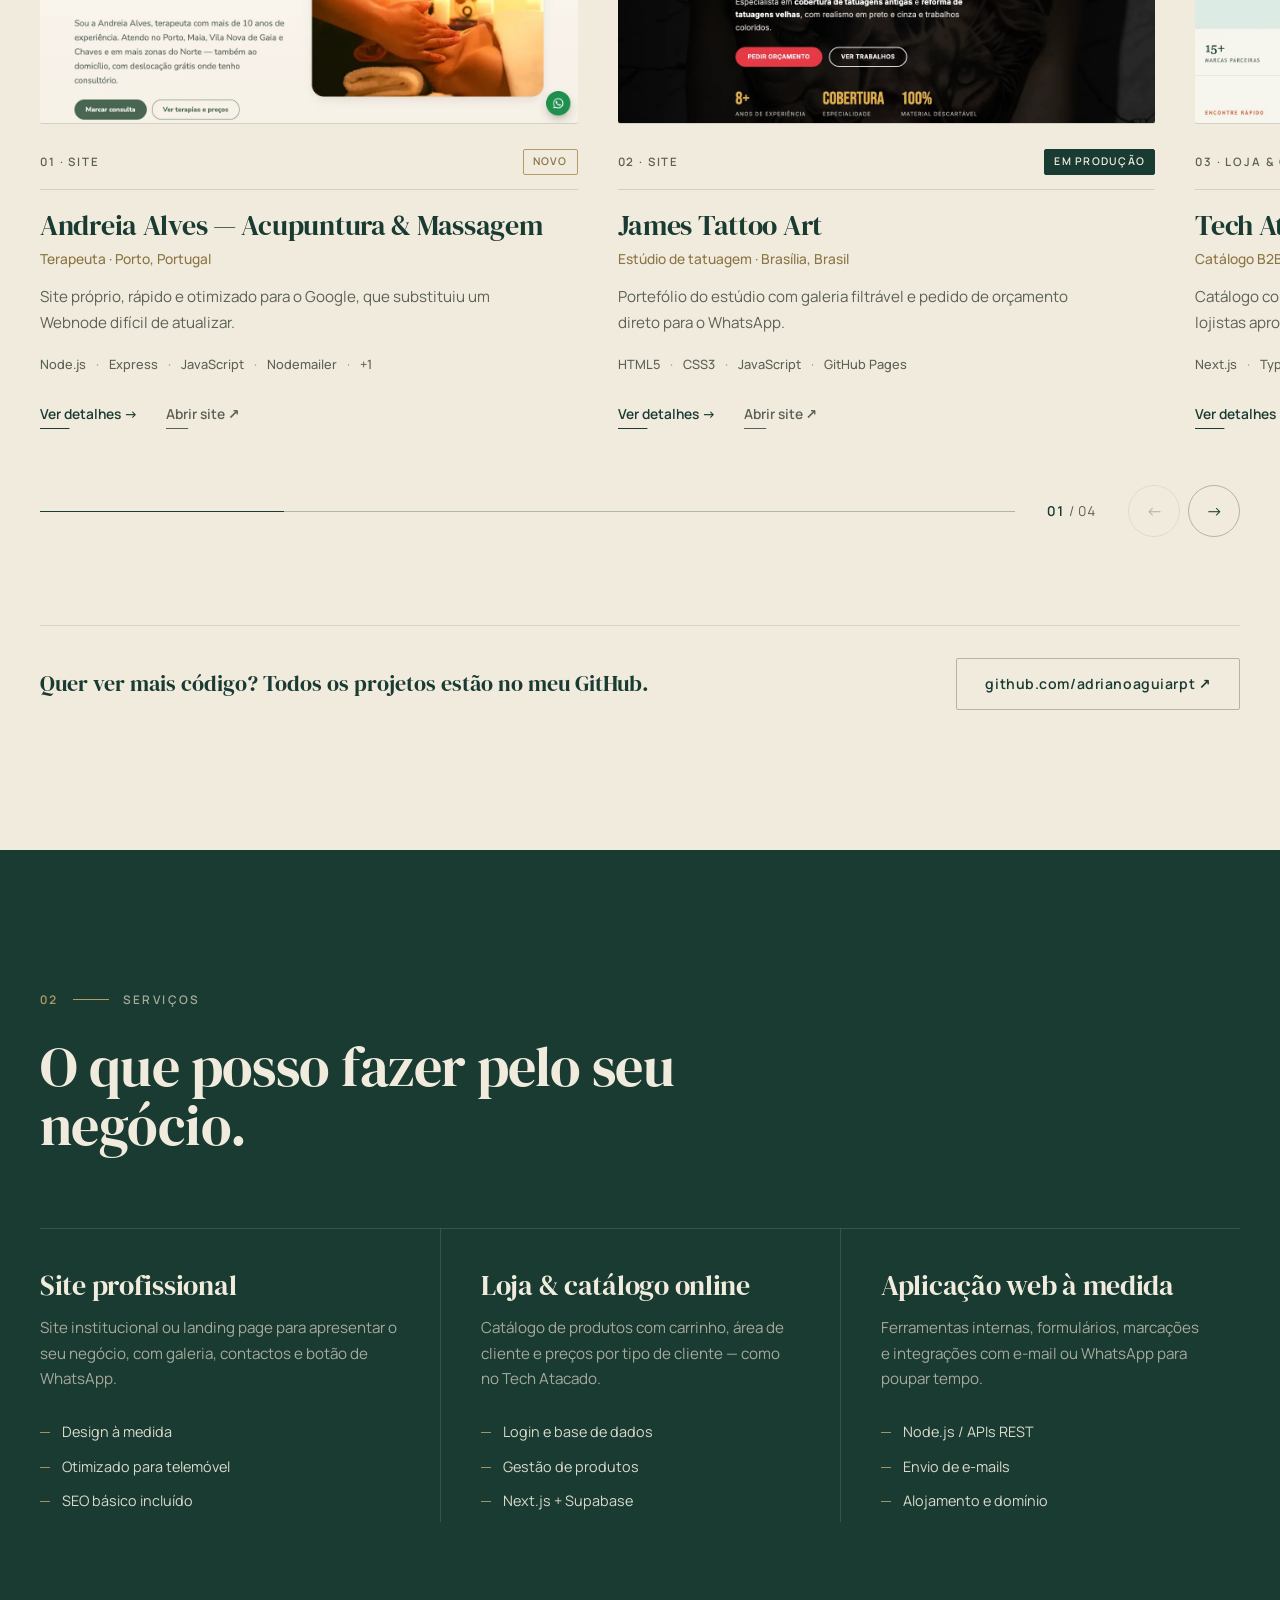
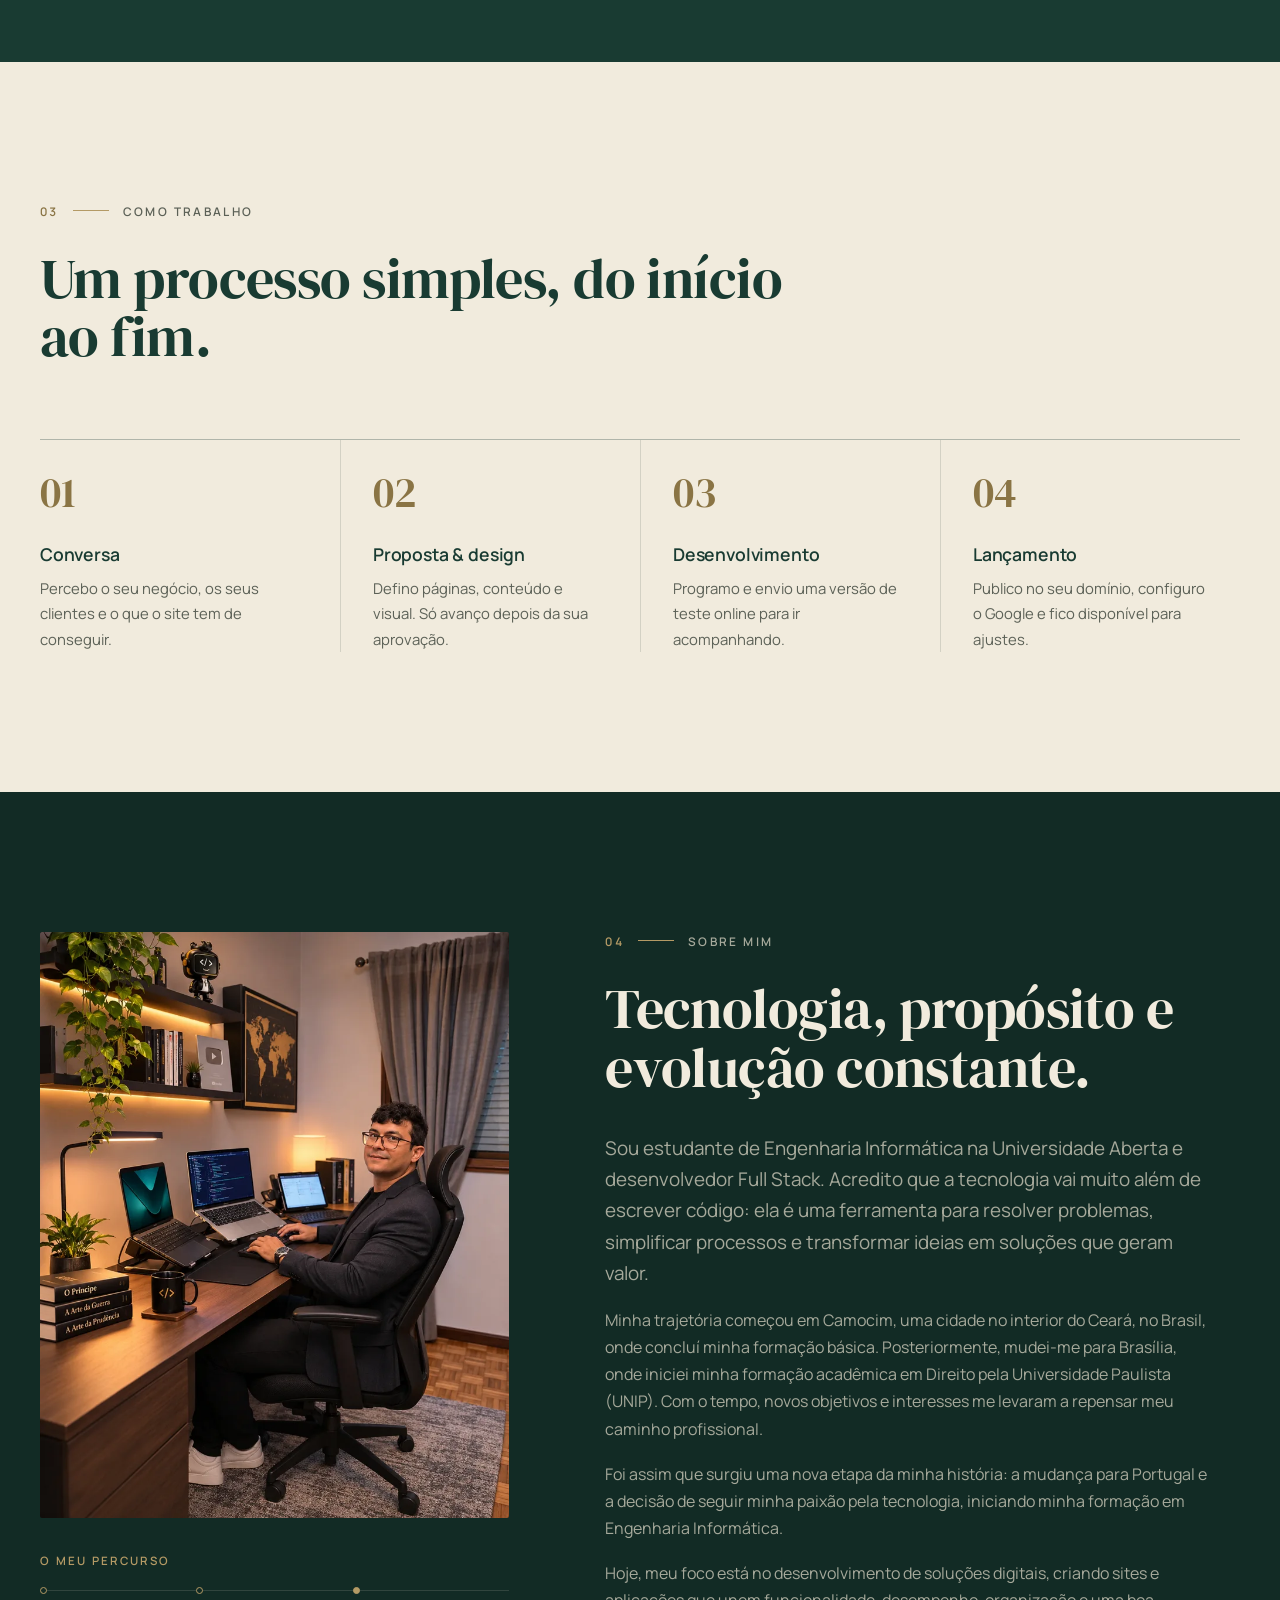
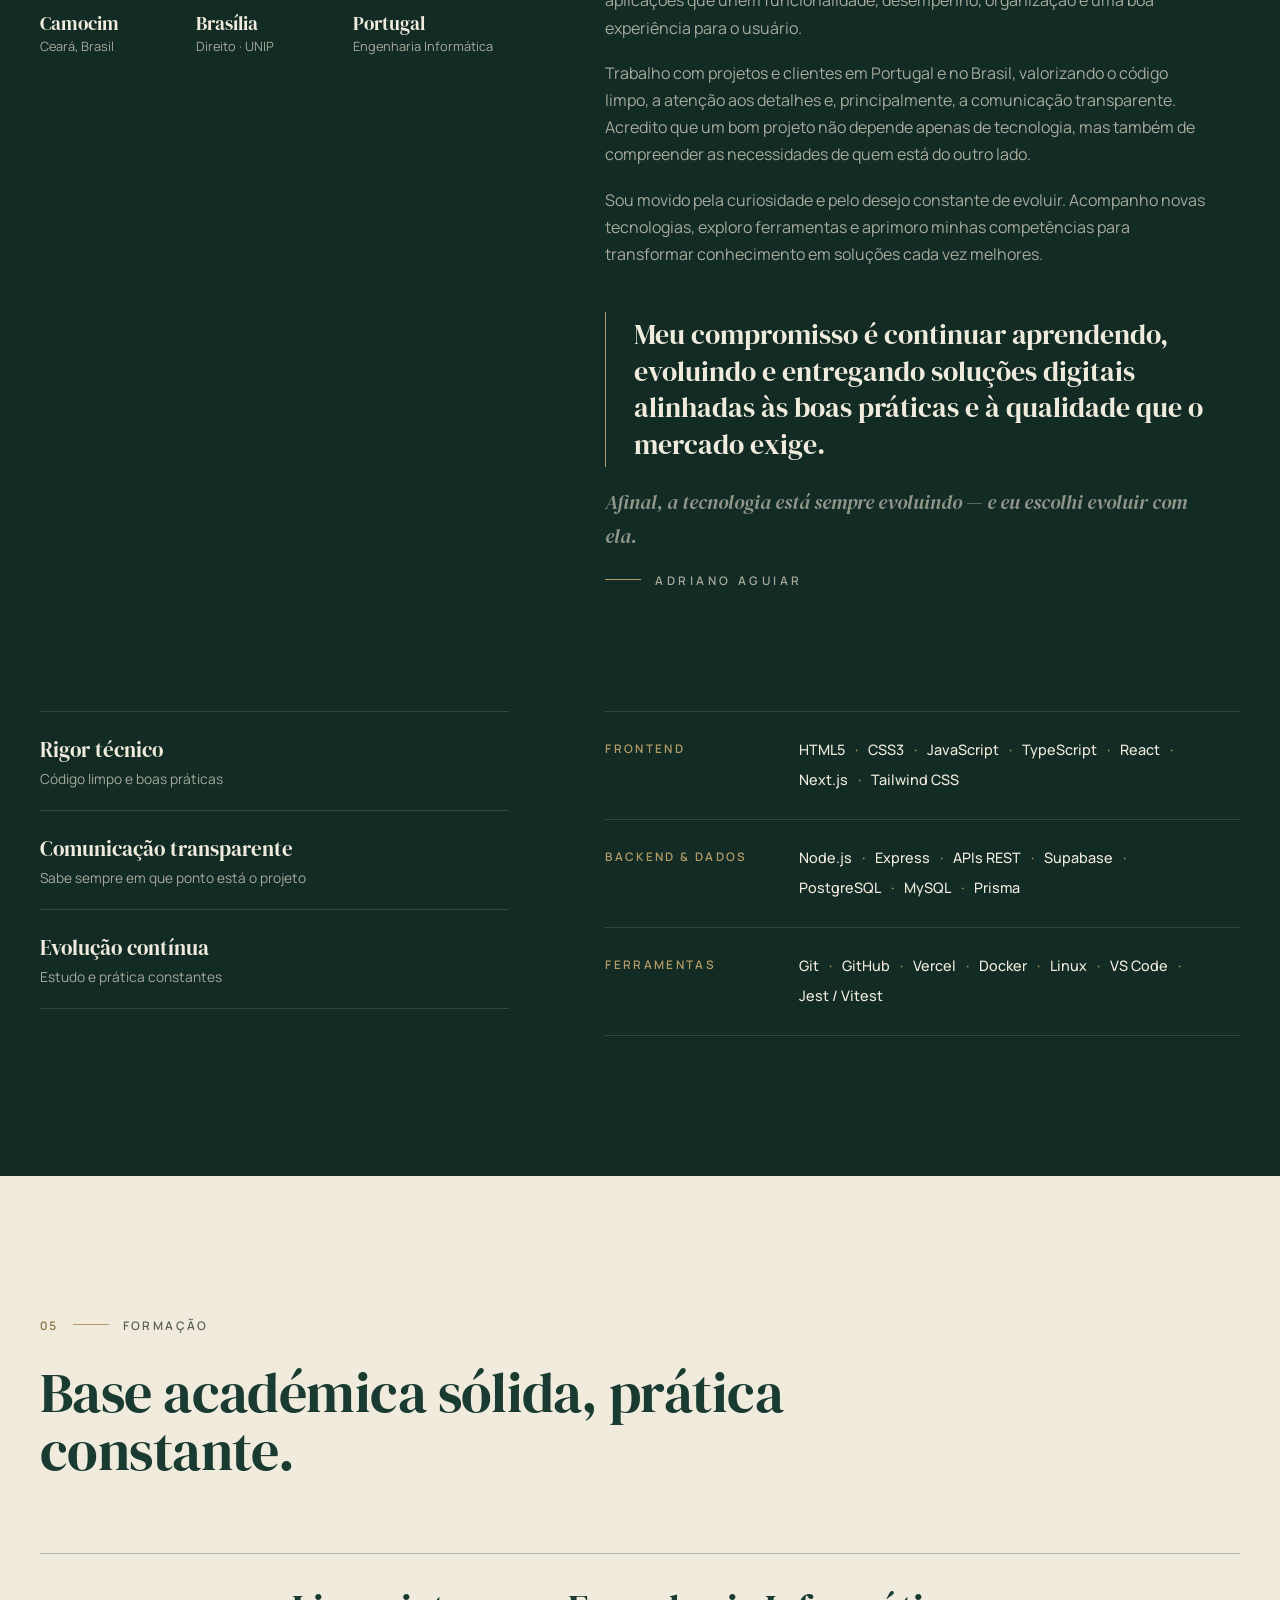
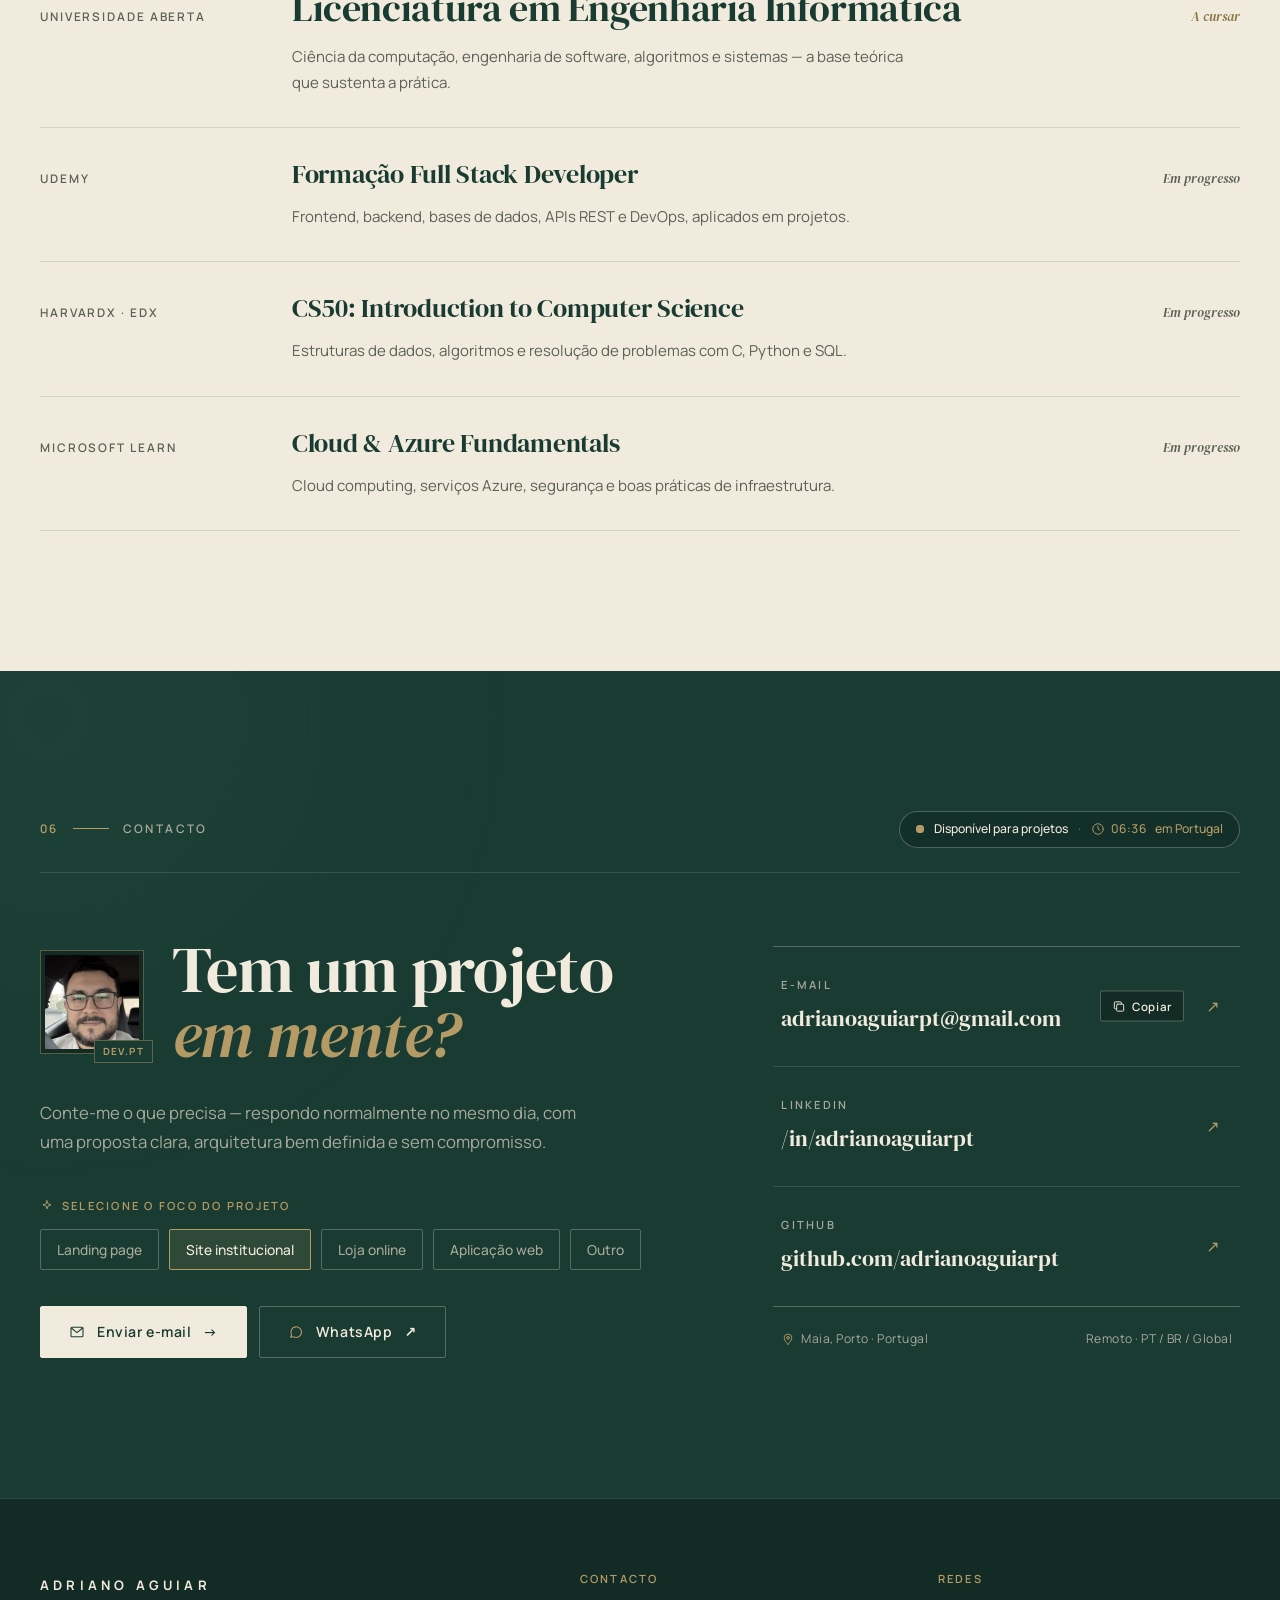
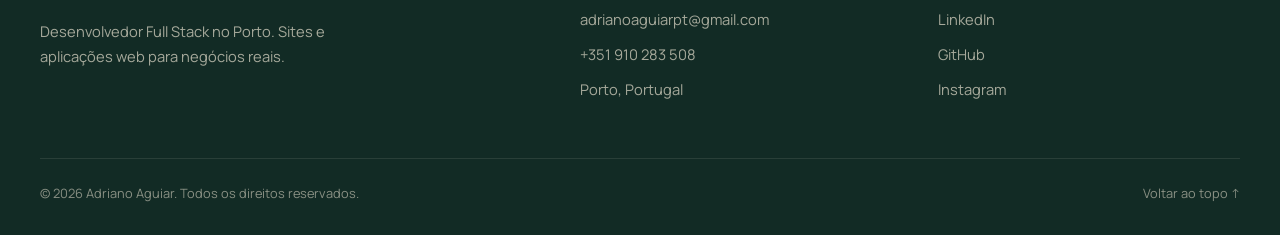
==== commit dec9ebfa: "Contacto novo, menu com Contacto, orçamento por WhatsApp e grelha dourada no topo" ====
--- a/index.html
+++ b/index.html
@@ -43,7 +43,8 @@
                 <a href="#processo">Processo</a>
                 <a href="#sobre">Sobre</a>
                 <a href="#formacao">Formação</a>
-                <a class="nav-links__cta" href="#contato">Pedir orçamento</a>
+                <a href="#contato">Contacto</a>
+                <a class="nav-links__cta" href="https://wa.me/351910283508?text=Ol%C3%A1%20Adriano!%20Quero%20pedir%20um%20or%C3%A7amento%20para%20o%20meu%20projeto." target="_blank" rel="noopener noreferrer">Pedir orçamento</a>
             </div>
         </nav>
     </header>
@@ -51,6 +52,7 @@
     <main>
         <!-- HERO -->
         <section class="hero" id="inicio">
+            <div class="grade-rato" aria-hidden="true"></div>
             <div class="hero__grid container">
                 <div class="hero__content">
                     <p class="hero__kicker"><span class="dot" aria-hidden="true"></span> Porto, Portugal · Disponível para novos projetos</p>
@@ -299,21 +301,99 @@
         </section>
 
         <!-- CONTACTO -->
-        <section id="contato">
-            <div class="container cta reveal">
-                <div class="cta__text">
+        <section id="contato" class="contact">
+            <div class="grade-rato" aria-hidden="true"></div>
+            <div class="contact__glow" aria-hidden="true"></div>
+
+            <div class="container contact__inner reveal">
+                <div class="contact__head">
                     <p class="eyebrow"><span>06</span>Contacto</p>
-                    <h2>Tem um projeto em mente?</h2>
-                    <p>Conte-me o que precisa — respondo normalmente no mesmo dia, com uma proposta clara e sem compromisso.</p>
-                    <div class="hero__actions">
-                        <a class="btn btn--primary" href="mailto:adrianoaguiarpt@gmail.com?subject=Pedido%20de%20or%C3%A7amento">Enviar e-mail <span aria-hidden="true">→</span></a>
-                        <a class="btn btn--ghost" href="https://wa.me/351910283508" target="_blank" rel="noopener noreferrer">WhatsApp</a>
-                    </div>
-                </div>
-                <div class="cta__links">
-                    <a href="mailto:adrianoaguiarpt@gmail.com"><span>E-mail</span><strong>adrianoaguiarpt@gmail.com</strong><b aria-hidden="true">↗</b></a>
-                    <a href="https://www.linkedin.com/in/adrianoaguiarpt/" target="_blank" rel="noopener noreferrer"><span>LinkedIn</span><strong>/in/adrianoaguiarpt</strong><b aria-hidden="true">↗</b></a>
-                    <a href="https://github.com/adrianoaguiarpt" target="_blank" rel="noopener noreferrer"><span>GitHub</span><strong>github.com/adrianoaguiarpt</strong><b aria-hidden="true">↗</b></a>
+                    <p class="status">
+                        <span class="status__dot" aria-hidden="true"></span>
+                        Disponível para projetos
+                        <span class="status__sep" aria-hidden="true">·</span>
+                        <span class="status__clock">
+                            <svg class="ico ico--xs" viewBox="0 0 24 24" aria-hidden="true"><circle cx="12" cy="12" r="9"/><path d="M12 7v5l3 2"/></svg>
+                            <time id="hora-portugal">--:--</time>&nbsp;em Portugal
+                        </span>
+                    </p>
+                </div>
+
+                <div class="contact__grid">
+                    <div class="contact__left">
+                        <div class="contact__intro">
+                            <figure class="contact__photo">
+                                <img src="img/adriano-contacto.webp" alt="Adriano Aguiar" width="104" height="104" loading="lazy" decoding="async">
+                                <figcaption>DEV.PT</figcaption>
+                            </figure>
+                            <h2>Tem um projeto <em>em mente?</em></h2>
+                        </div>
+
+                        <p class="contact__lead">Conte-me o que precisa — respondo normalmente no mesmo dia, com uma proposta clara, arquitetura bem definida e sem compromisso.</p>
+
+                        <div class="contact__picker">
+                            <p class="contact__picker-label" id="foco-label">
+                                <svg class="ico ico--xs" viewBox="0 0 24 24" aria-hidden="true"><path d="M12 3l1.8 5.2L19 10l-5.2 1.8L12 17l-1.8-5.2L5 10l5.2-1.8z"/></svg>
+                                Selecione o foco do projeto
+                            </p>
+                            <div class="pills" id="foco-projeto" role="group" aria-labelledby="foco-label">
+                                <button type="button" class="pill" data-projeto="Landing Page" aria-pressed="false">Landing page</button>
+                                <button type="button" class="pill" data-projeto="Site institucional" aria-pressed="true">Site institucional</button>
+                                <button type="button" class="pill" data-projeto="Loja online" aria-pressed="false">Loja online</button>
+                                <button type="button" class="pill" data-projeto="Aplicação web" aria-pressed="false">Aplicação web</button>
+                                <button type="button" class="pill" data-projeto="Outro assunto" aria-pressed="false">Outro</button>
+                            </div>
+                        </div>
+
+                        <div class="hero__actions contact__actions">
+                            <a id="btn-email" class="btn btn--primary" href="mailto:adrianoaguiarpt@gmail.com?subject=Pedido%20de%20or%C3%A7amento">
+                                <svg class="ico" viewBox="0 0 24 24" aria-hidden="true"><rect x="3" y="5" width="18" height="14" rx="1.5"/><path d="m3.5 6 8.5 7 8.5-7"/></svg>
+                                Enviar e-mail <span aria-hidden="true">→</span>
+                            </a>
+                            <a id="btn-whatsapp" class="btn btn--ghost" href="https://wa.me/351910283508" target="_blank" rel="noopener noreferrer">
+                                <svg class="ico ico--gold" viewBox="0 0 24 24" aria-hidden="true"><path d="M4 20l1.3-3.9A8 8 0 1 1 8 19z"/></svg>
+                                WhatsApp <span aria-hidden="true">↗</span>
+                            </a>
+                        </div>
+                    </div>
+
+                    <div class="contact__right">
+                        <ul class="contact__links" id="contact-links">
+                            <li>
+                                <a id="link-email" href="mailto:adrianoaguiarpt@gmail.com?subject=Pedido%20de%20or%C3%A7amento">
+                                    <span class="contact__label">E-mail</span>
+                                    <strong>adrianoaguiarpt@gmail.com</strong>
+                                    <i class="contact__arrow" aria-hidden="true"><b>↗</b><b>↗</b></i>
+                                </a>
+                                <button type="button" class="copy" id="copiar-email" aria-label="Copiar endereço de e-mail">
+                                    <svg class="ico ico--xs" viewBox="0 0 24 24" aria-hidden="true"><rect x="8" y="8" width="12" height="12" rx="1.5"/><path d="M16 8V5.5A1.5 1.5 0 0 0 14.5 4h-9A1.5 1.5 0 0 0 4 5.5v9A1.5 1.5 0 0 0 5.5 16H8"/></svg>
+                                    <span>Copiar</span>
+                                </button>
+                            </li>
+                            <li>
+                                <a href="https://www.linkedin.com/in/adrianoaguiarpt/" target="_blank" rel="noopener noreferrer">
+                                    <span class="contact__label">LinkedIn</span>
+                                    <strong>/in/adrianoaguiarpt</strong>
+                                    <i class="contact__arrow" aria-hidden="true"><b>↗</b><b>↗</b></i>
+                                </a>
+                            </li>
+                            <li>
+                                <a href="https://github.com/adrianoaguiarpt" target="_blank" rel="noopener noreferrer">
+                                    <span class="contact__label">GitHub</span>
+                                    <strong>github.com/adrianoaguiarpt</strong>
+                                    <i class="contact__arrow" aria-hidden="true"><b>↗</b><b>↗</b></i>
+                                </a>
+                            </li>
+                        </ul>
+
+                        <p class="contact__meta">
+                            <span>
+                                <svg class="ico ico--xs ico--gold" viewBox="0 0 24 24" aria-hidden="true"><path d="M12 21s-6.5-6-6.5-11a6.5 6.5 0 0 1 13 0c0 5-6.5 11-6.5 11z"/><circle cx="12" cy="10" r="2.3"/></svg>
+                                Maia, Porto · Portugal
+                            </span>
+                            <span>Remoto · PT / BR / Global</span>
+                        </p>
+                    </div>
                 </div>
             </div>
         </section>
--- a/style.css
+++ b/style.css
@@ -165,7 +165,7 @@
 .menu-toggle[aria-expanded="true"] span:nth-child(3) { transform: translateY(-7.5px) rotate(-45deg); }
 
 /* ---------- Hero ---------- */
-.hero { position: relative; overflow: hidden; }
+.hero { position: relative; overflow: hidden; isolation: isolate; }
 
 .hero__grid {
     display: grid; grid-template-columns: 1.2fr .8fr; align-items: center; gap: 72px;
@@ -485,22 +485,129 @@
 .credential--featured .credential__top em { color: var(--accent-ink); }
 
 /* ---------- Contacto ---------- */
-#contato { padding: 140px 0; }
-.cta { display: grid; grid-template-columns: 1.1fr .9fr; gap: 96px; align-items: end; }
-.cta h2 { font-size: clamp(2.6rem, 5.4vw, 4.6rem); }
-.cta__text > p:not(.eyebrow) { margin-top: 24px; max-width: 30rem; color: var(--muted); font-size: 1.05rem; }
-.cta .hero__actions { margin-top: 40px; }
-.cta__links { display: grid; border-top: 1px solid var(--rule-strong); }
-.cta__links a {
-    position: relative; display: block; padding: 24px 44px 24px 0;
-    border-bottom: 1px solid var(--rule);
-    transition: padding .35s var(--ease);
-}
-.cta__links a:hover { padding-left: 12px; }
-.cta__links span { display: block; color: var(--muted); font-size: .7rem; font-weight: 600; letter-spacing: .2em; text-transform: uppercase; }
-.cta__links strong { display: block; margin-top: 4px; font-family: var(--serif); font-weight: 400; font-size: 1.45rem; word-break: break-word; }
-.cta__links b { position: absolute; right: 4px; top: 50%; transform: translateY(-50%); color: var(--gold); font-weight: 400; transition: transform .3s var(--ease); }
-.cta__links a:hover b { transform: translate(4px, -50%); }
+#contato { position: relative; overflow: hidden; padding: 140px 0; isolation: isolate; }
+
+/* Grelha dourada que só aparece à volta do rato (topo e contacto) */
+.grade-rato {
+    --mx: -1000px; --my: -1000px;
+    position: absolute; inset: 0; z-index: -1; pointer-events: none;
+    background-image:
+        linear-gradient(to right, rgba(180, 154, 101, .16) 1px, transparent 1px),
+        linear-gradient(to bottom, rgba(180, 154, 101, .16) 1px, transparent 1px);
+    background-size: 48px 48px;
+    -webkit-mask-image: radial-gradient(320px circle at var(--mx) var(--my), #000 0%, transparent 100%);
+            mask-image: radial-gradient(320px circle at var(--mx) var(--my), #000 0%, transparent 100%);
+}
+.contact__glow {
+    position: absolute; z-index: -1; top: -12rem; left: -12rem; width: 30rem; height: 30rem;
+    border-radius: 50%; background: #24493E; opacity: .45; filter: blur(120px); pointer-events: none;
+}
+
+.contact__head {
+    display: flex; flex-wrap: wrap; align-items: center; justify-content: space-between; gap: 16px;
+    padding-bottom: 24px; margin-bottom: 64px; border-bottom: 1px solid var(--rule);
+}
+.contact__head .eyebrow { margin: 0; }
+
+.status {
+    display: inline-flex; align-items: center; gap: 10px;
+    padding: 7px 16px; border: 1px solid var(--rule-strong); border-radius: 999px;
+    background: rgba(18, 43, 37, .7); color: var(--fg); font-size: .76rem; font-weight: 500;
+}
+.status__dot { position: relative; width: 8px; height: 8px; border-radius: 50%; background: var(--gold); }
+.status__dot::after {
+    content: ""; position: absolute; inset: 0; border-radius: 50%; background: var(--gold);
+    animation: ping 1.8s cubic-bezier(0, 0, .2, 1) infinite;
+}
+@keyframes ping { 75%, 100% { transform: scale(2.4); opacity: 0; } }
+.status__sep { color: var(--muted); opacity: .6; }
+.status__clock { display: inline-flex; align-items: center; gap: 6px; color: var(--gold); font-variant-numeric: tabular-nums; }
+
+.contact__grid { display: grid; grid-template-columns: 7fr 5fr; gap: 80px; align-items: center; }
+
+.contact__intro { display: flex; align-items: center; gap: 28px; }
+.contact__intro h2 { font-size: clamp(2.6rem, 5vw, 4.4rem); line-height: 1.02; }
+.contact__intro h2 em { display: block; font-style: italic; color: var(--gold); }
+
+.contact__photo { position: relative; flex-shrink: 0; width: 104px; height: 104px; margin: 0; padding: 4px; border: 1px solid rgba(180, 154, 101, .45); background: var(--forest-deep); }
+.contact__photo img { width: 100%; height: 100%; object-fit: cover; filter: grayscale(.35) contrast(1.05); transition: filter .5s var(--ease), transform .5s var(--ease); }
+.contact__photo:hover img { filter: none; }
+.contact__photo figcaption {
+    position: absolute; right: -10px; bottom: -10px; padding: 2px 8px;
+    border: 1px solid rgba(180, 154, 101, .45); background: var(--forest);
+    color: var(--gold); font-size: .62rem; font-weight: 700; letter-spacing: .14em;
+}
+
+.contact__lead { margin-top: 32px; max-width: 34rem; color: var(--muted); font-size: 1.05rem; line-height: 1.7; }
+
+.contact__picker { margin-top: 40px; }
+.contact__picker-label {
+    display: flex; align-items: center; gap: 8px; margin-bottom: 14px;
+    color: var(--gold); font-size: .7rem; font-weight: 600; letter-spacing: .2em; text-transform: uppercase;
+}
+.pills { display: flex; flex-wrap: wrap; gap: 10px; }
+.pill {
+    padding: 10px 16px; border: 1px solid var(--rule-strong); border-radius: var(--r);
+    background: transparent; color: var(--muted); font: 500 .86rem var(--sans); cursor: pointer;
+    transition: color .25s, border-color .25s, background .25s;
+}
+.pill:hover { color: var(--fg); border-color: rgba(241, 235, 221, .5); }
+.pill[aria-pressed="true"] { color: var(--fg); border-color: var(--gold); background: rgba(180, 154, 101, .14); }
+.pill:focus-visible, .copy:focus-visible { outline: 2px solid var(--gold); outline-offset: 2px; }
+
+.contact__actions { margin-top: 36px; }
+.contact__actions .btn { gap: 12px; }
+
+/* Lista de contactos */
+.contact__links { list-style: none; margin: 0; padding: 0; border-top: 1px solid var(--rule-strong); border-bottom: 1px solid var(--rule-strong); }
+.contact__links li { position: relative; border-bottom: 1px solid var(--rule); transition: opacity .3s; }
+.contact__links li:last-child { border-bottom: 0; }
+.contact__links:hover li:not(:hover) { opacity: .45; }
+.contact__links li::before {
+    content: ""; position: absolute; inset: 0; pointer-events: none; opacity: 0; transition: opacity .3s;
+    background: linear-gradient(90deg, rgba(180, 154, 101, .1), transparent);
+}
+.contact__links li:hover::before { opacity: 1; }
+.contact__links a { position: relative; display: block; padding: 28px 60px 28px 8px; }
+.contact__label { display: block; color: var(--muted); font-size: .7rem; font-weight: 600; letter-spacing: .2em; text-transform: uppercase; transition: color .3s; }
+.contact__links li:hover .contact__label { color: var(--gold); }
+.contact__links strong { display: block; margin-top: 6px; font-family: var(--serif); font-weight: 400; font-size: 1.4rem; word-break: break-word; transition: transform .35s var(--ease); }
+.contact__links li:hover strong { transform: translateX(6px); }
+
+.contact__arrow {
+    position: absolute; right: 8px; top: 50%; transform: translateY(-50%);
+    display: grid; place-items: center; width: 38px; height: 38px; overflow: hidden;
+    border: 1px solid transparent; border-radius: 50%; color: var(--gold); font-style: normal;
+    transition: border-color .3s, background .3s;
+}
+.contact__arrow b { grid-area: 1 / 1; font-weight: 400; transition: transform .35s var(--ease); }
+.contact__arrow b + b { transform: translate(-22px, 22px); }
+.contact__links li:hover .contact__arrow { border-color: rgba(180, 154, 101, .35); background: rgba(180, 154, 101, .1); }
+.contact__links li:hover .contact__arrow b:first-child { transform: translate(22px, -22px); }
+.contact__links li:hover .contact__arrow b + b { transform: none; }
+
+/* E-mail: o botão de copiar fica ao lado da seta */
+.contact__links li:first-child a { padding-right: 160px; }
+.copy {
+    position: absolute; right: 56px; top: 50%; transform: translateY(-50%); z-index: 1;
+    display: inline-flex; align-items: center; gap: 6px; padding: 7px 11px;
+    border: 1px solid var(--rule-strong); border-radius: var(--r); background: var(--forest-deep);
+    color: var(--fg); font: 600 .72rem var(--sans); letter-spacing: .06em; cursor: pointer;
+    transition: color .25s, border-color .25s;
+}
+.copy:hover { color: var(--gold); border-color: var(--gold); }
+.copy.is-copied { color: var(--gold); border-color: var(--gold); }
+
+.contact__meta {
+    display: flex; flex-wrap: wrap; justify-content: space-between; gap: 8px;
+    margin-top: 22px; padding: 0 8px; color: var(--muted); font-size: .76rem; letter-spacing: .04em;
+}
+.contact__meta span { display: inline-flex; align-items: center; gap: 6px; }
+
+/* Ícones inline */
+.ico { width: 16px; height: 16px; flex-shrink: 0; fill: none; stroke: currentColor; stroke-width: 1.6; stroke-linecap: round; stroke-linejoin: round; }
+.ico--xs { width: 14px; height: 14px; }
+.ico--gold { color: var(--gold); }
 
 /* ---------- Footer ---------- */
 .site-footer { border-top: 1px solid var(--rule); background: var(--forest-deep); color: var(--cream); }
@@ -541,7 +648,7 @@
     .about, .about__extra { grid-template-columns: 1fr; gap: 64px; }
     .about__photo { position: static; max-width: 460px; }
     .about__extra { margin-top: 80px; }
-    .cta { grid-template-columns: 1fr; gap: 56px; align-items: start; }
+    .contact__grid { grid-template-columns: 1fr; gap: 64px; }
     .credential { grid-template-columns: 1fr auto; gap: 8px 24px; }
     .credential__top span { grid-column: 1; grid-row: 1; }
     .credential__top em { grid-column: 2; grid-row: 1; }
@@ -592,5 +699,12 @@
     .thumbs button { width: 66px; }
     .footer { grid-template-columns: 1fr; gap: 36px; padding: 56px 0 40px; }
     .btn { flex: 1 1 auto; }
+    .contact__head { margin-bottom: 44px; }
+    .contact__intro { flex-direction: column; align-items: flex-start; gap: 24px; }
+    .contact__photo { width: 88px; height: 88px; }
+    .contact__links strong { font-size: 1.15rem; }
+    .contact__links li:first-child a { padding-right: 60px; padding-bottom: 64px; }
+    .copy { top: auto; bottom: 20px; right: auto; left: 8px; transform: none; }
+    .grade-rato, .contact__glow { display: none; }
     .more .btn { width: 100%; }
 }
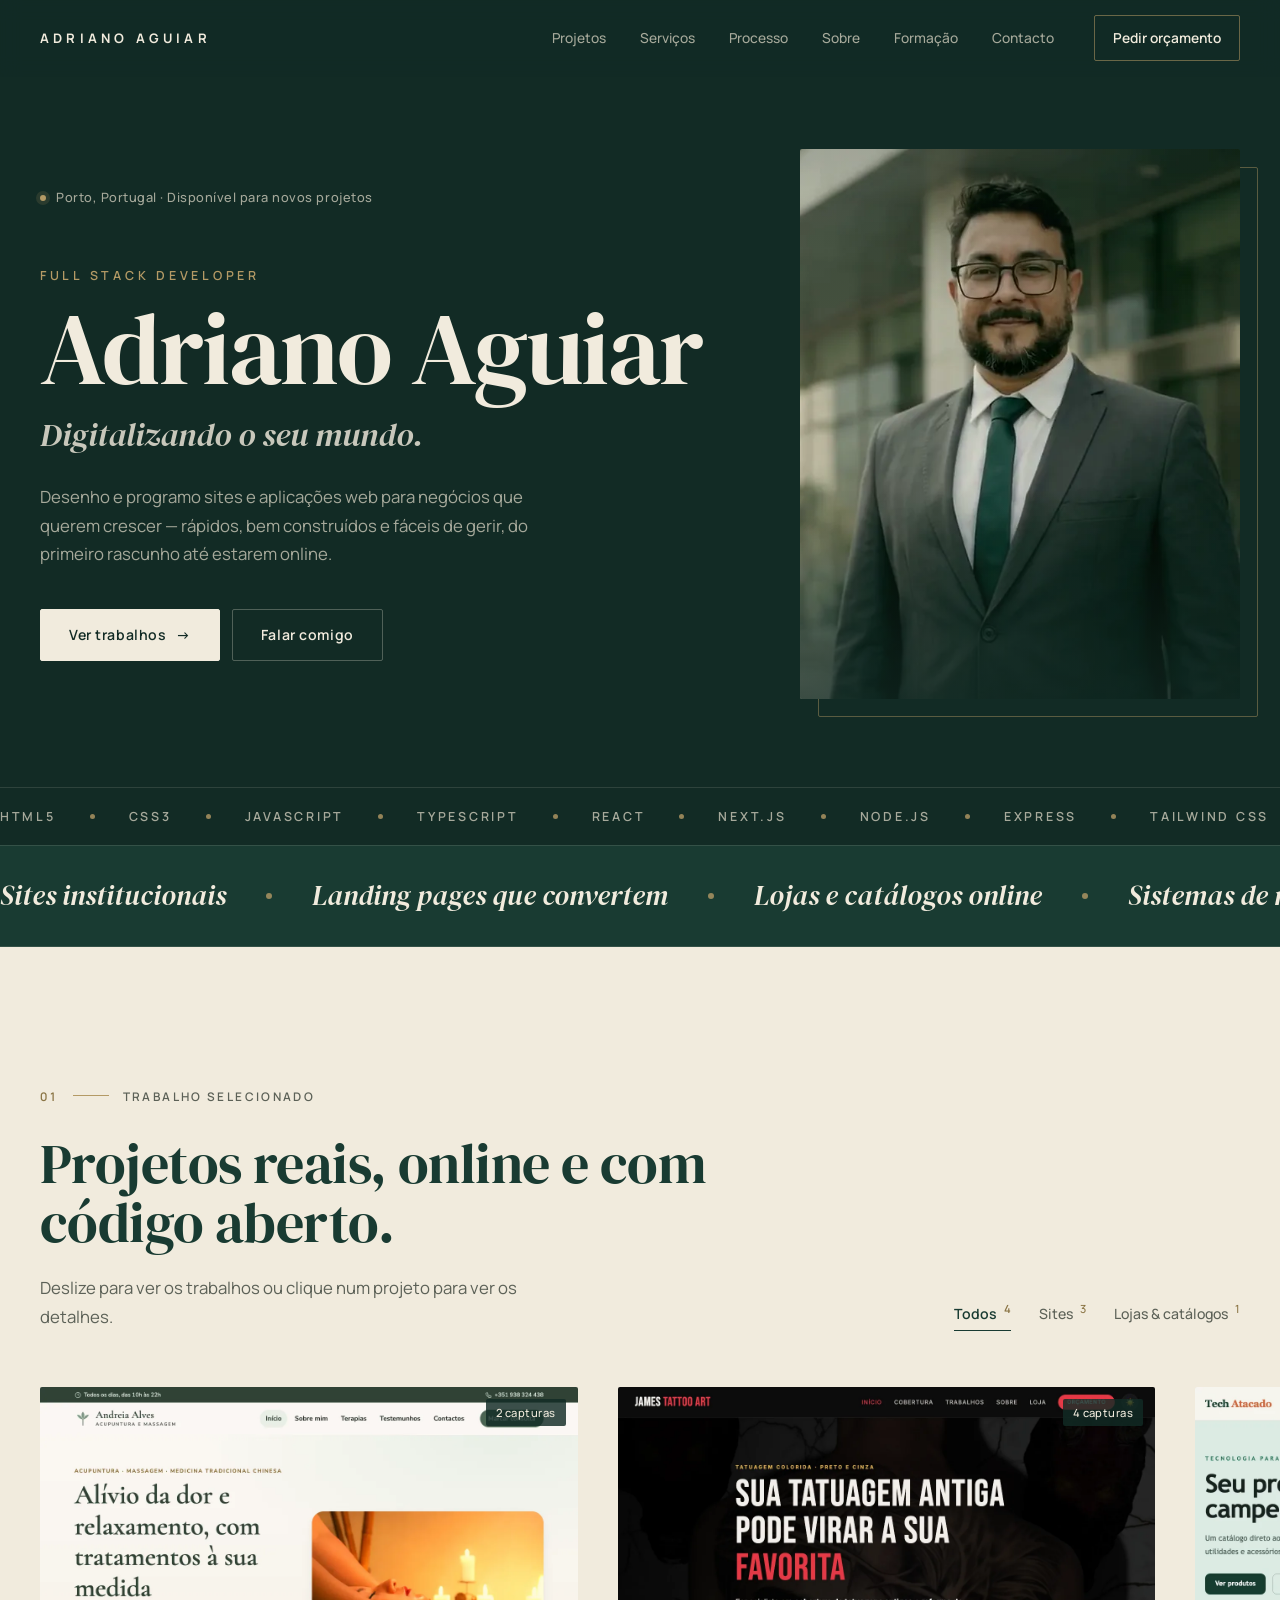
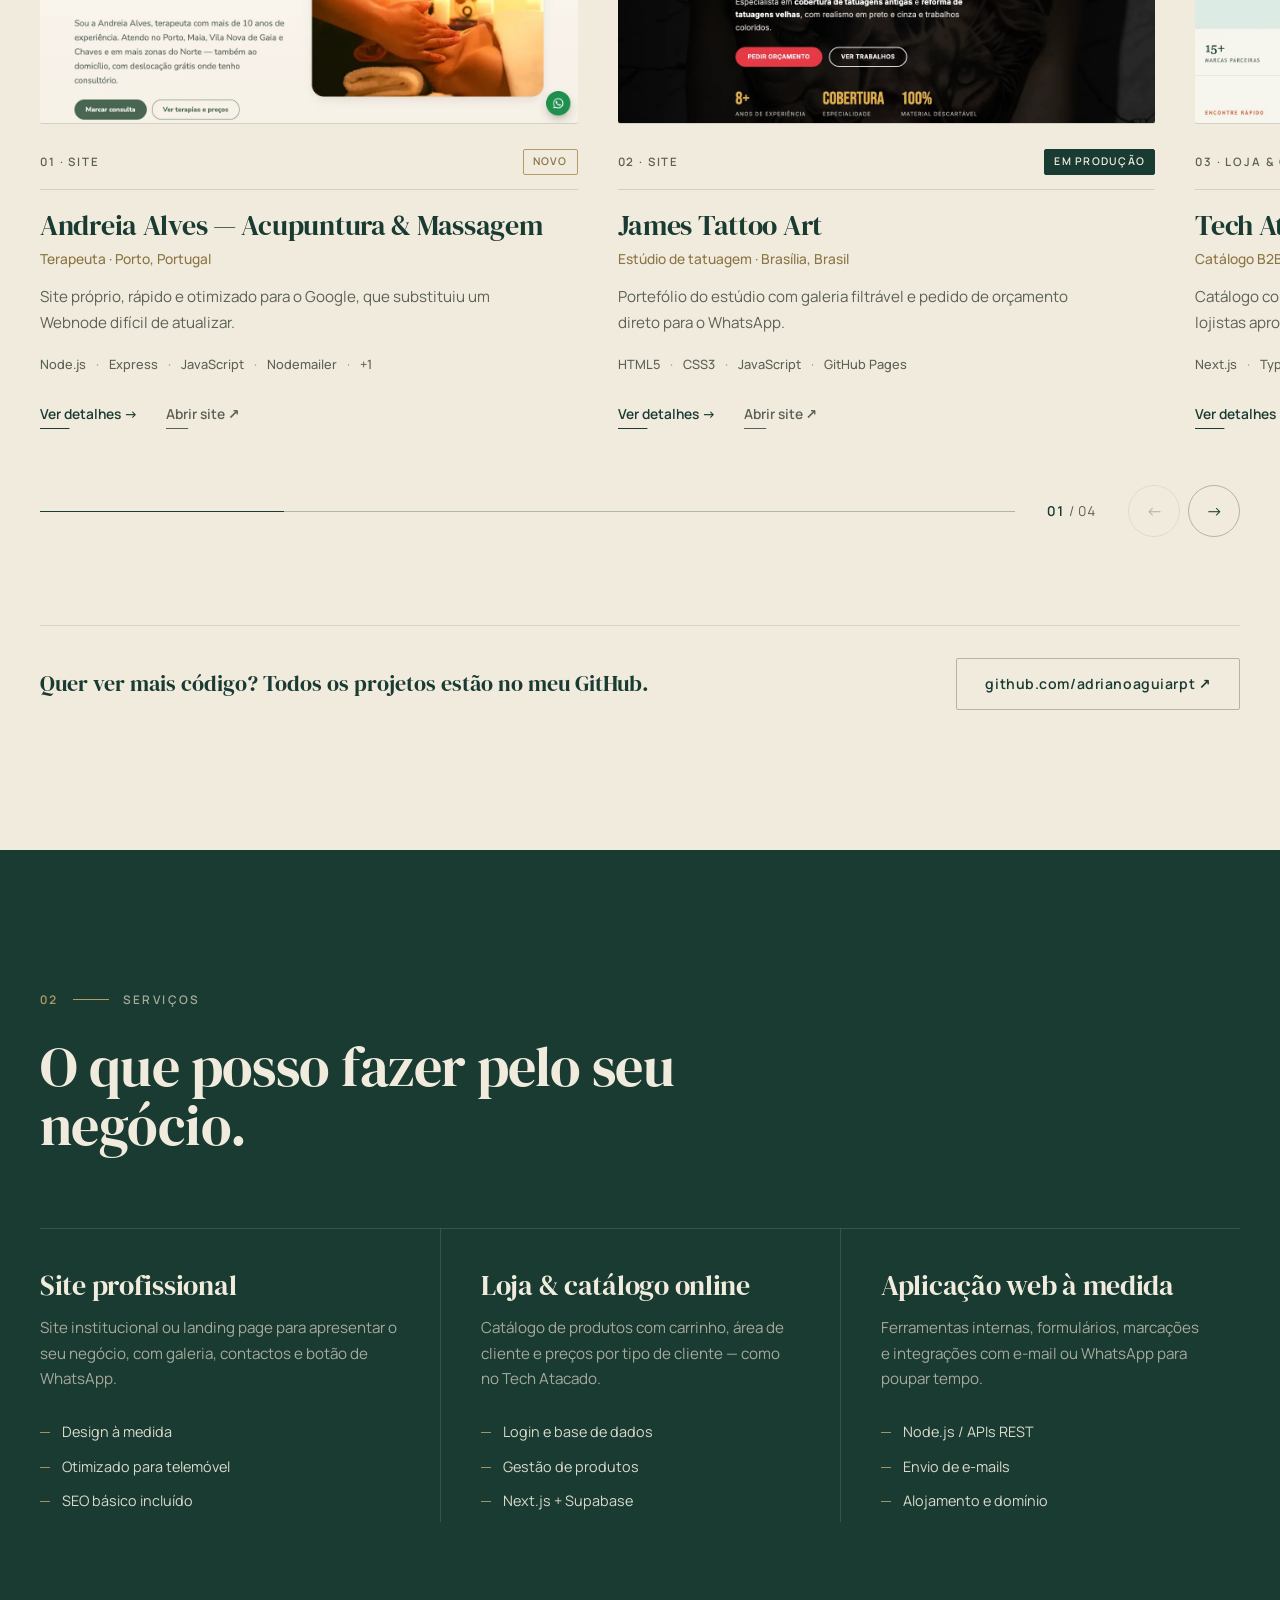
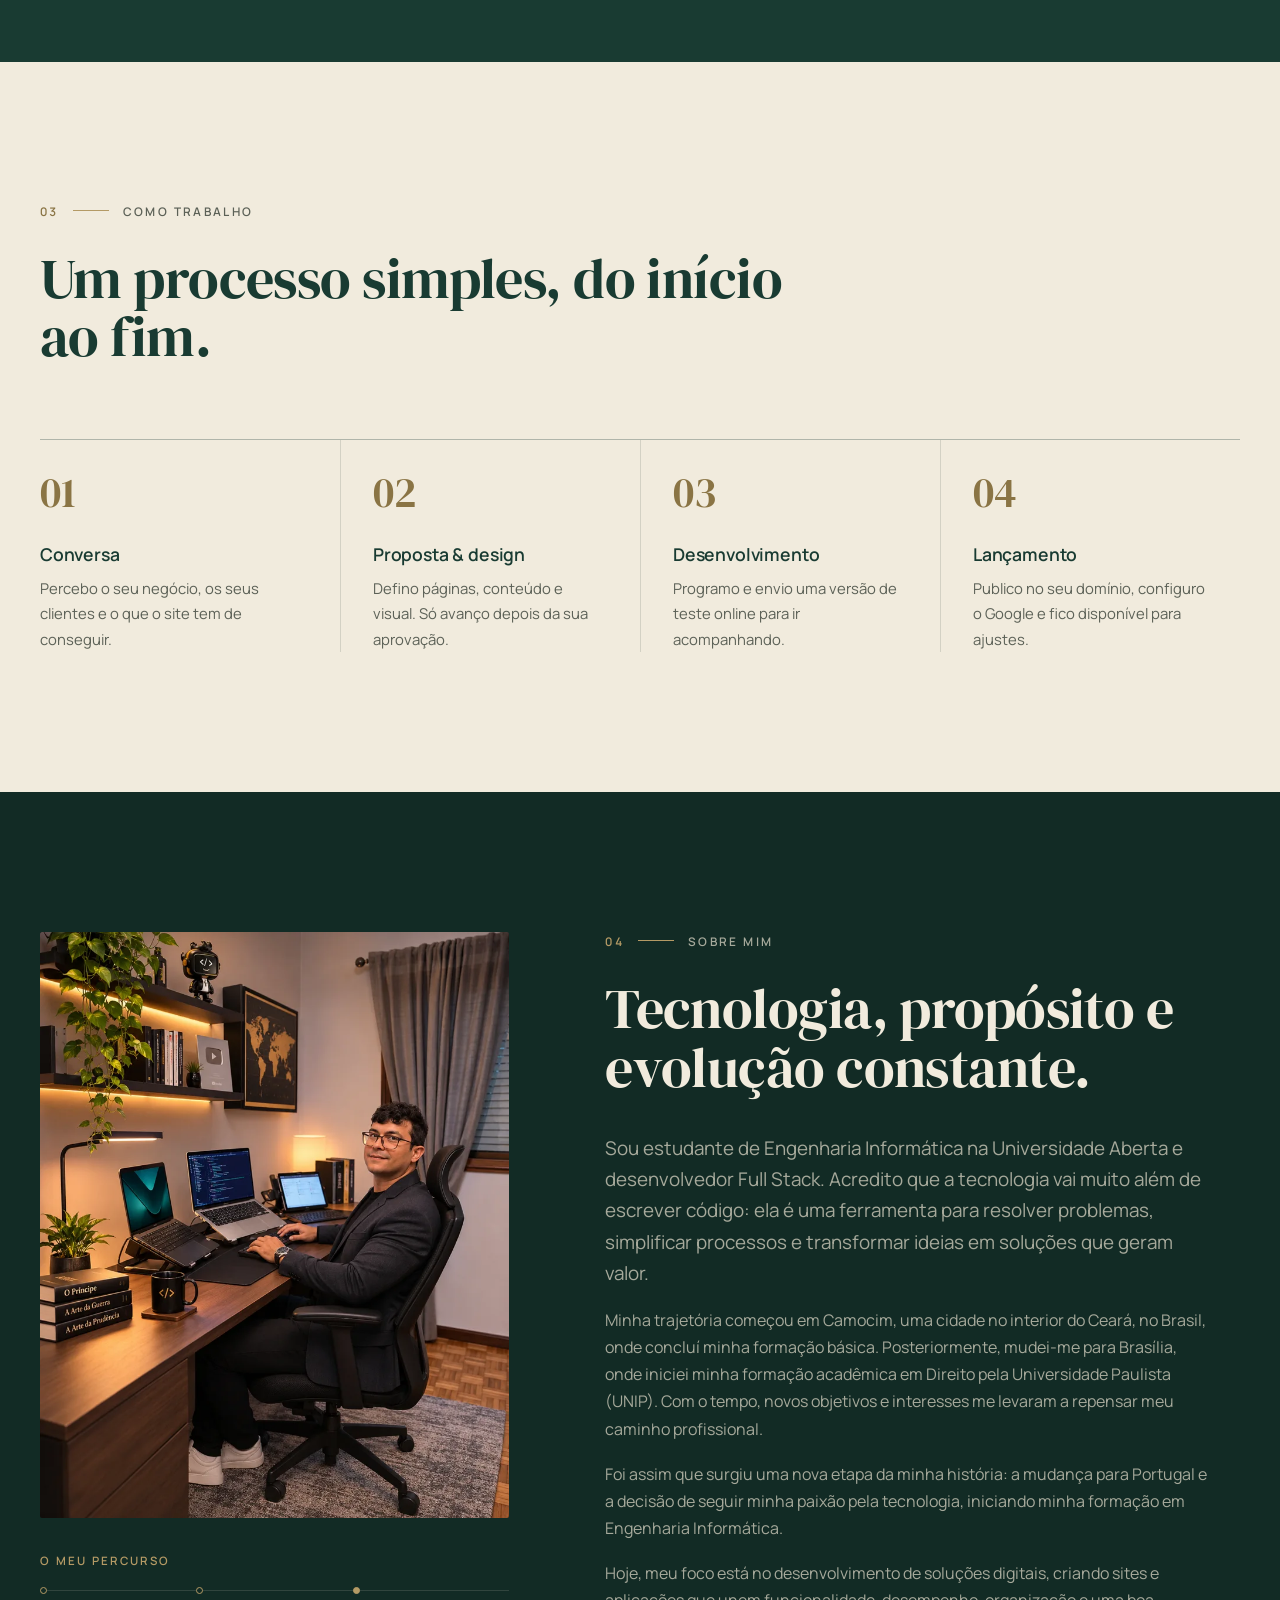
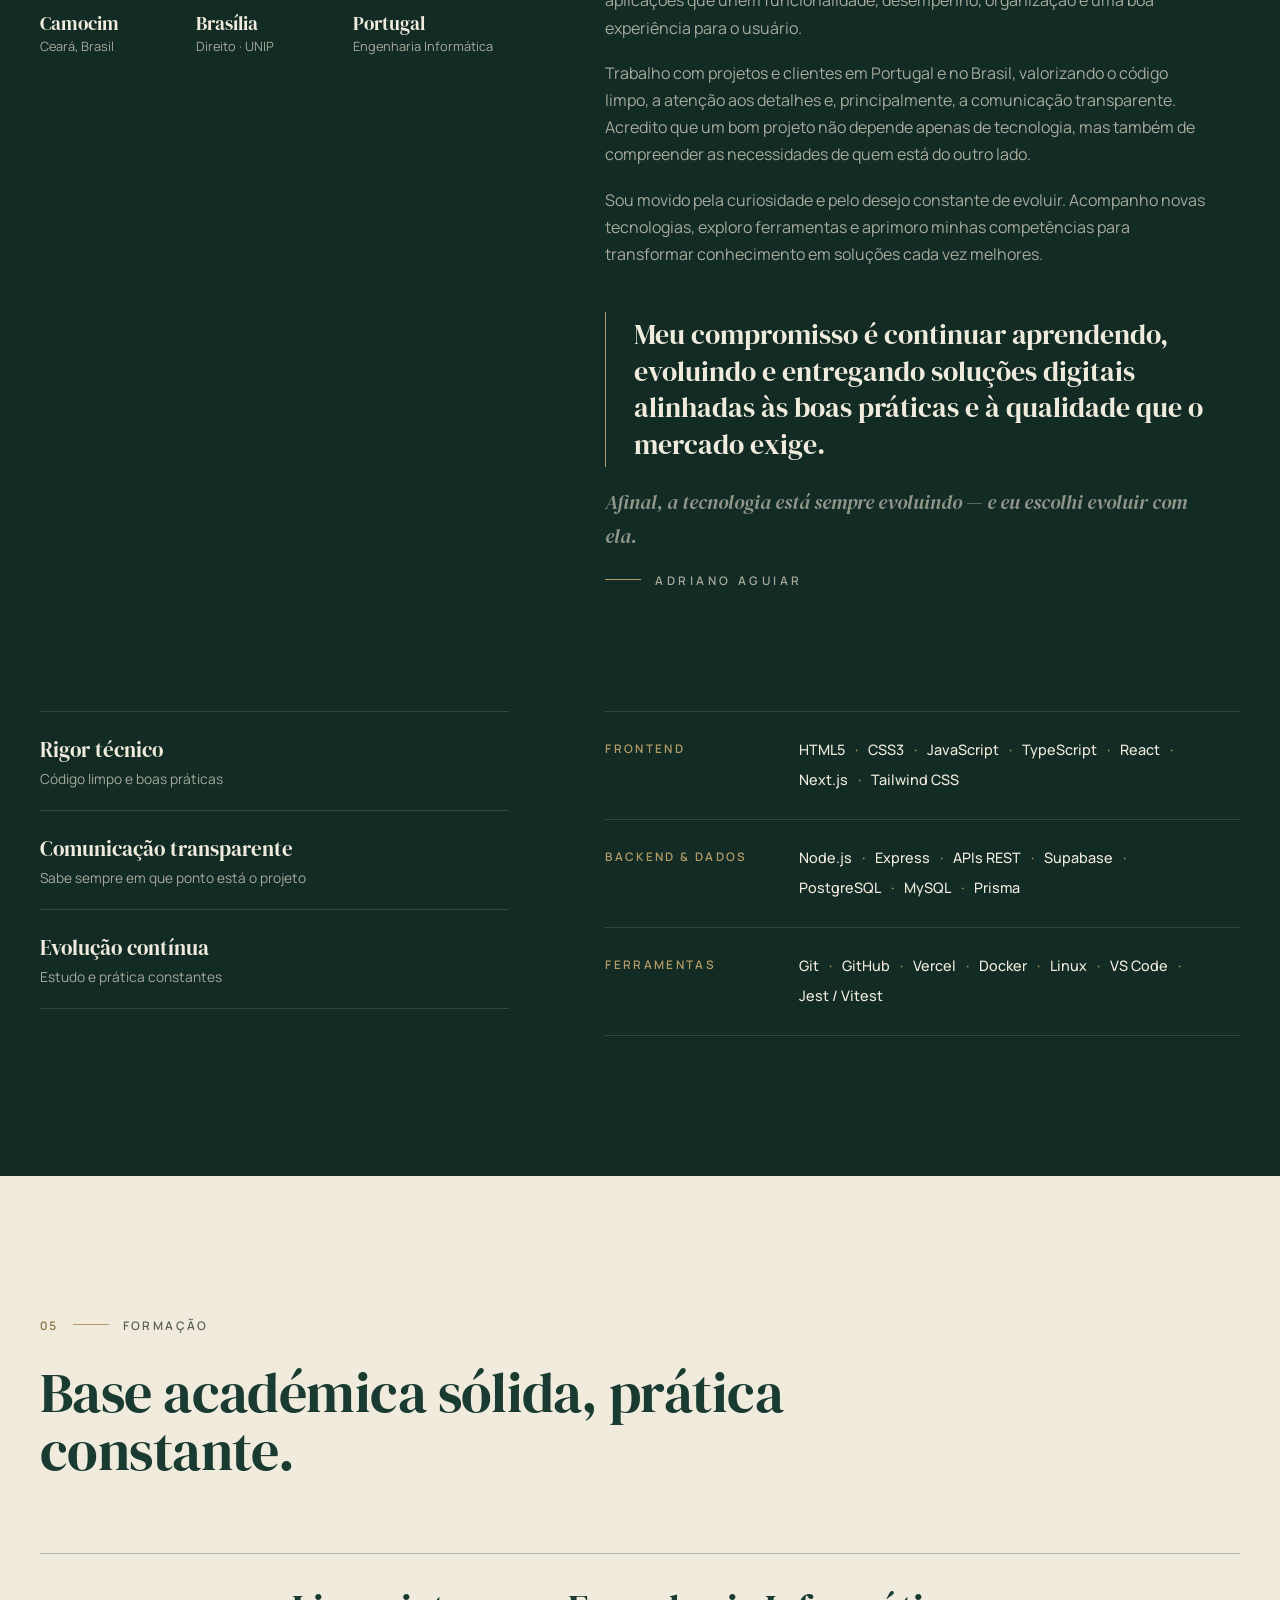
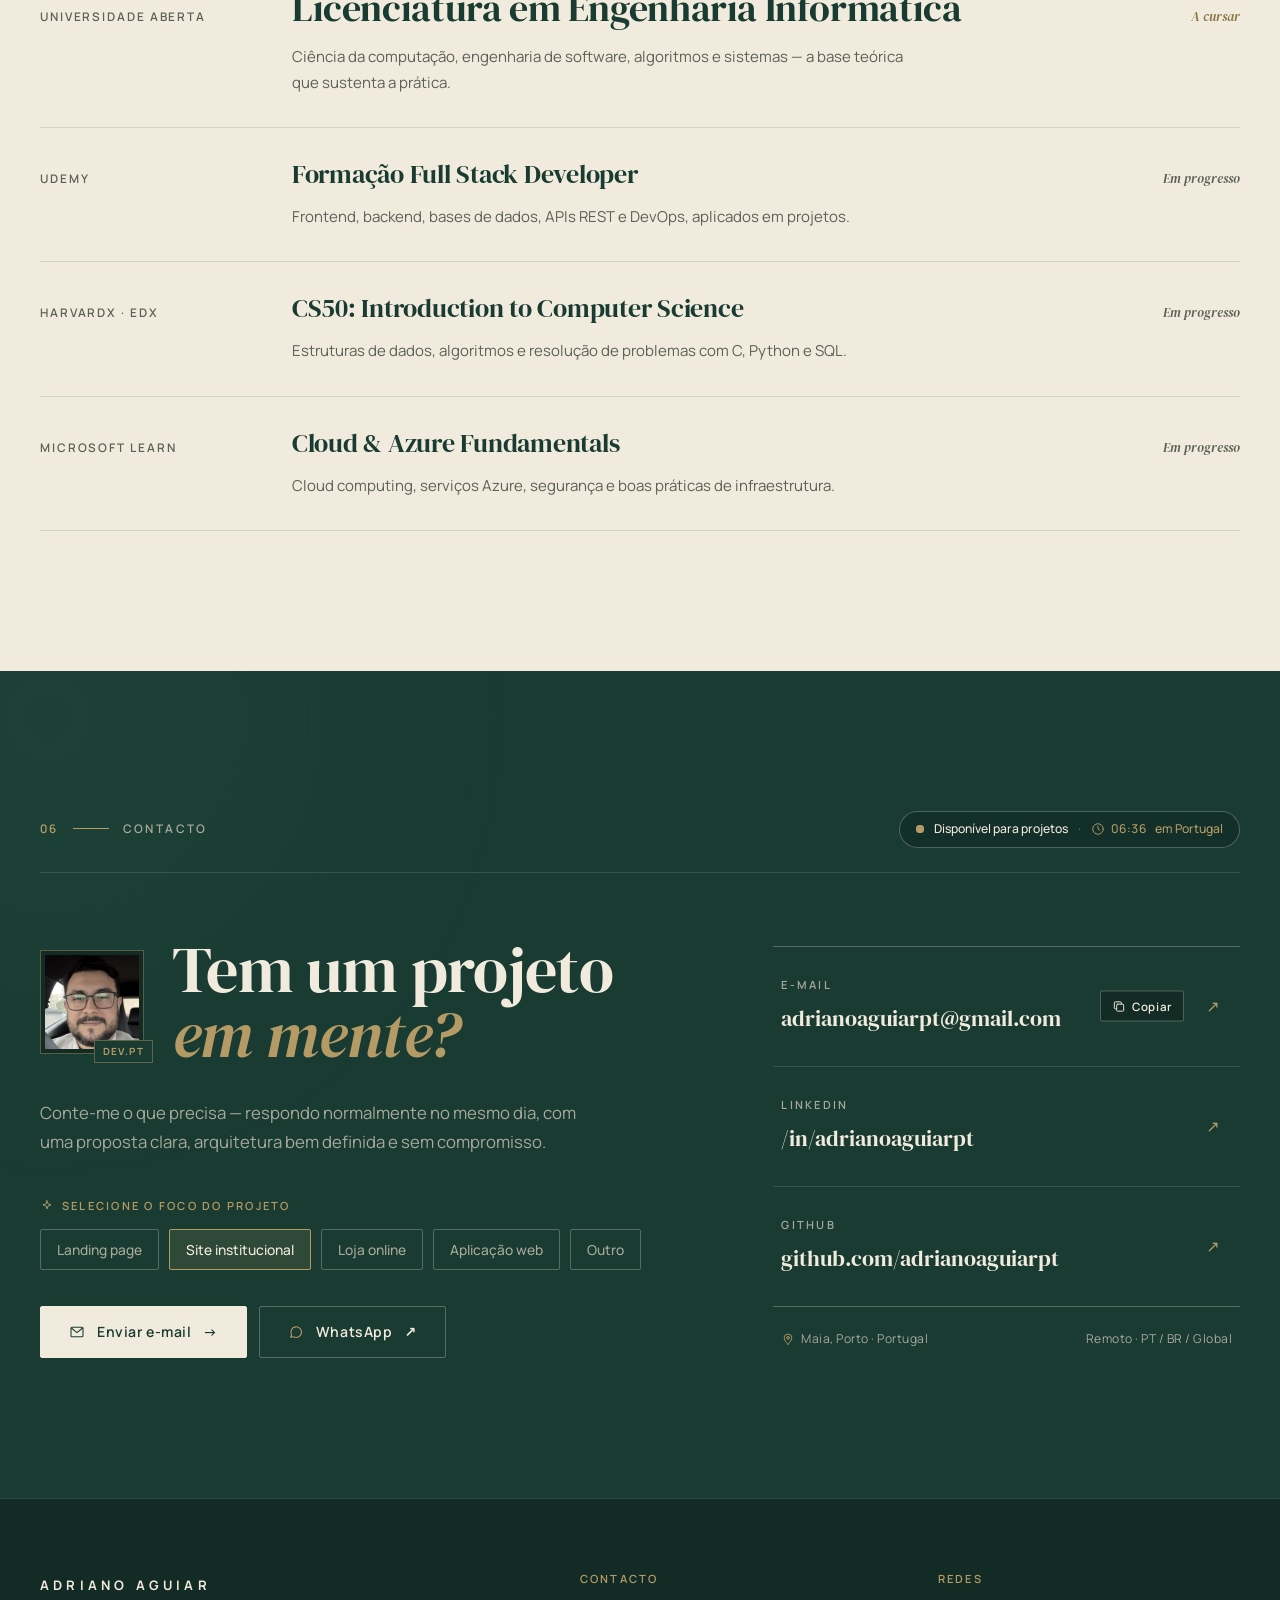
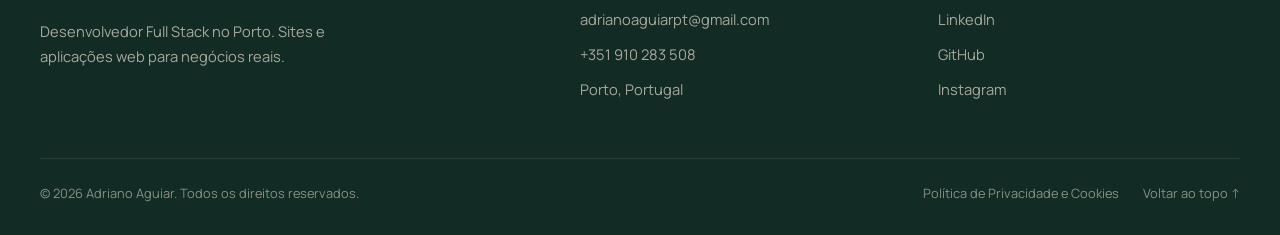
==== commit 1f84ea92: "Adiciona Política de Privacidade e Cookies" ====
--- a/index.html
+++ b/index.html
@@ -424,7 +424,10 @@
         </div>
         <div class="container footer__bottom">
             <p>© <span id="ano">2026</span> Adriano Aguiar. Todos os direitos reservados.</p>
-            <a href="#inicio">Voltar ao topo ↑</a>
+            <div class="footer__legal">
+                <a href="privacidade.html">Política de Privacidade e Cookies</a>
+                <a href="#inicio">Voltar ao topo ↑</a>
+            </div>
         </div>
     </footer>
 
--- a/style.css
+++ b/style.css
@@ -636,6 +636,29 @@
     .faixa__list { flex-wrap: wrap; justify-content: center; row-gap: 10px; }
     .faixa__list[aria-hidden="true"] { display: none; }
 }
+
+.footer__legal { display: flex; flex-wrap: wrap; gap: 8px 24px; }
+
+/* ---------- Página legal ---------- */
+.legal { background: var(--bg); color: var(--fg); padding: 88px 0 112px; }
+.legal__inner { max-width: 820px; }
+.legal h1 { font-family: var(--serif); font-weight: 400; font-size: clamp(2.3rem, 5vw, 3.8rem); line-height: 1.05; }
+.legal h2 { margin-top: 48px; margin-bottom: 14px; font-size: clamp(1.45rem, 2.5vw, 1.8rem); line-height: 1.2; }
+.legal p, .legal li { color: var(--muted); line-height: 1.75; }
+.legal p + p { margin-top: 14px; }
+.legal strong { color: var(--fg); }
+.legal a:not(.btn) { color: var(--accent-ink); text-decoration: underline; text-underline-offset: 3px; overflow-wrap: anywhere; }
+.legal ul { display: grid; gap: 10px; padding-left: 20px; list-style: disc; }
+.legal ul + p { margin-top: 18px; }
+.legal__date { margin-top: 14px; font-size: .86rem; }
+.legal .legal__summary { margin: 32px 0 0; padding: 20px 22px; border-left: 2px solid var(--gold); background: var(--cream-2); color: var(--fg); }
+.legal__table { overflow-x: auto; margin-bottom: 18px; border: 1px solid var(--rule); }
+.legal table { width: 100%; min-width: 680px; border-collapse: collapse; font-size: .88rem; }
+.legal th, .legal td { padding: 13px 14px; border-bottom: 1px solid var(--rule); text-align: left; vertical-align: top; line-height: 1.5; }
+.legal th { color: var(--fg); font-weight: 700; background: var(--cream-2); }
+.legal td { color: var(--muted); }
+.legal tr:last-child td { border-bottom: 0; }
+.legal__back { flex: 0 0 auto !important; }
 
 /* ---------- Responsivo ---------- */
 @media (max-width: 1024px) {
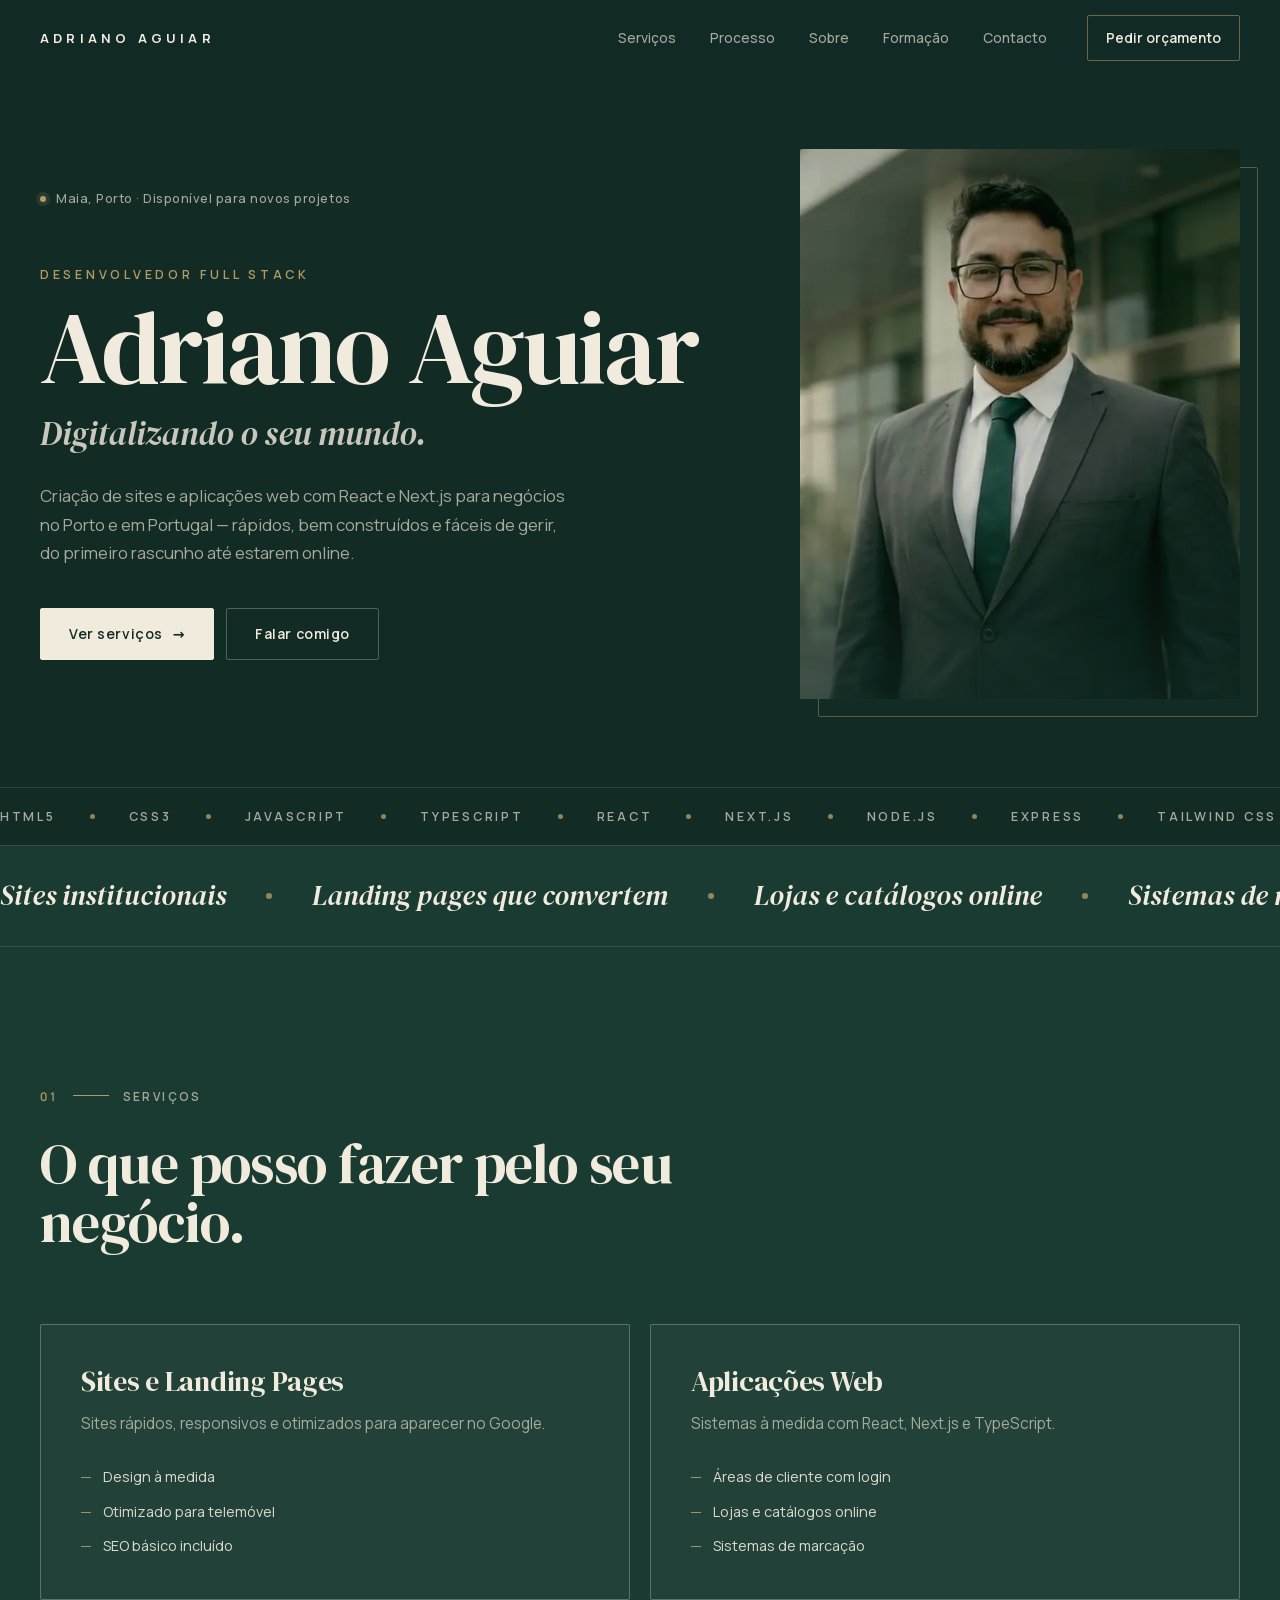
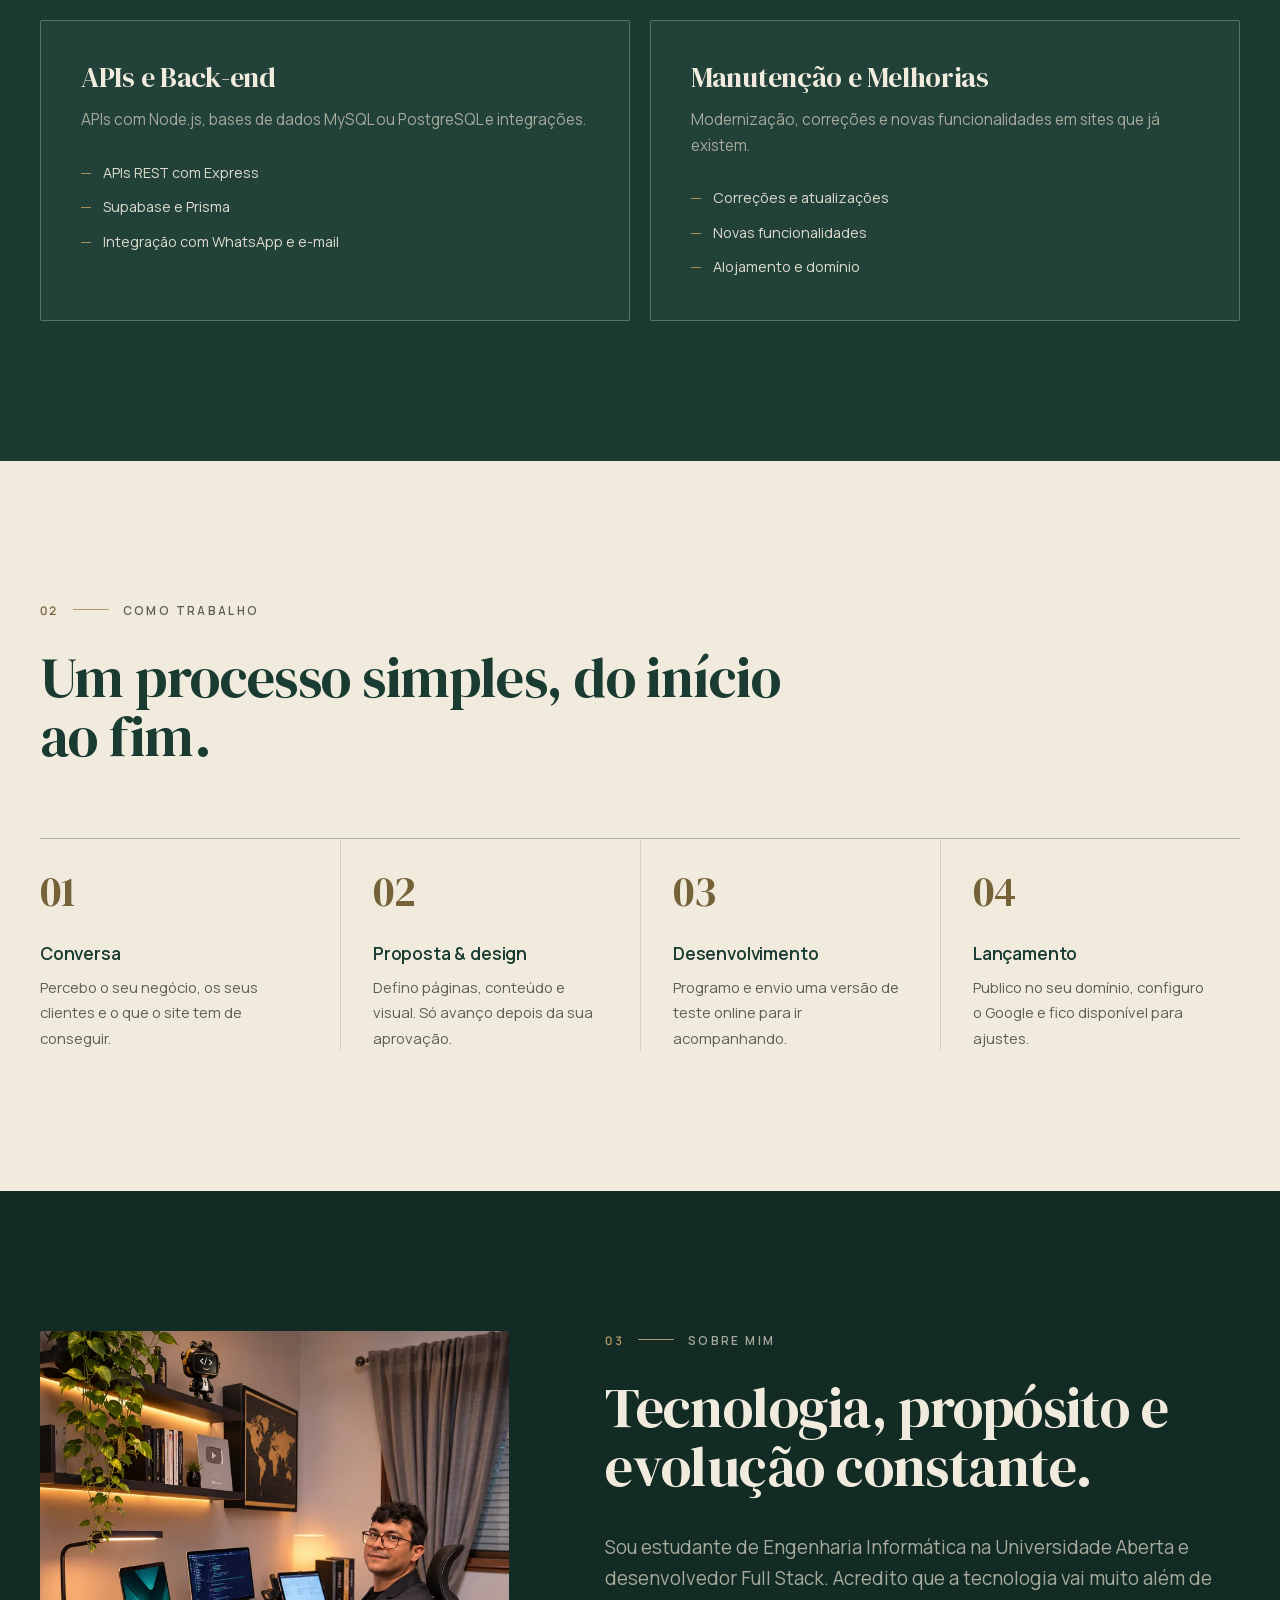
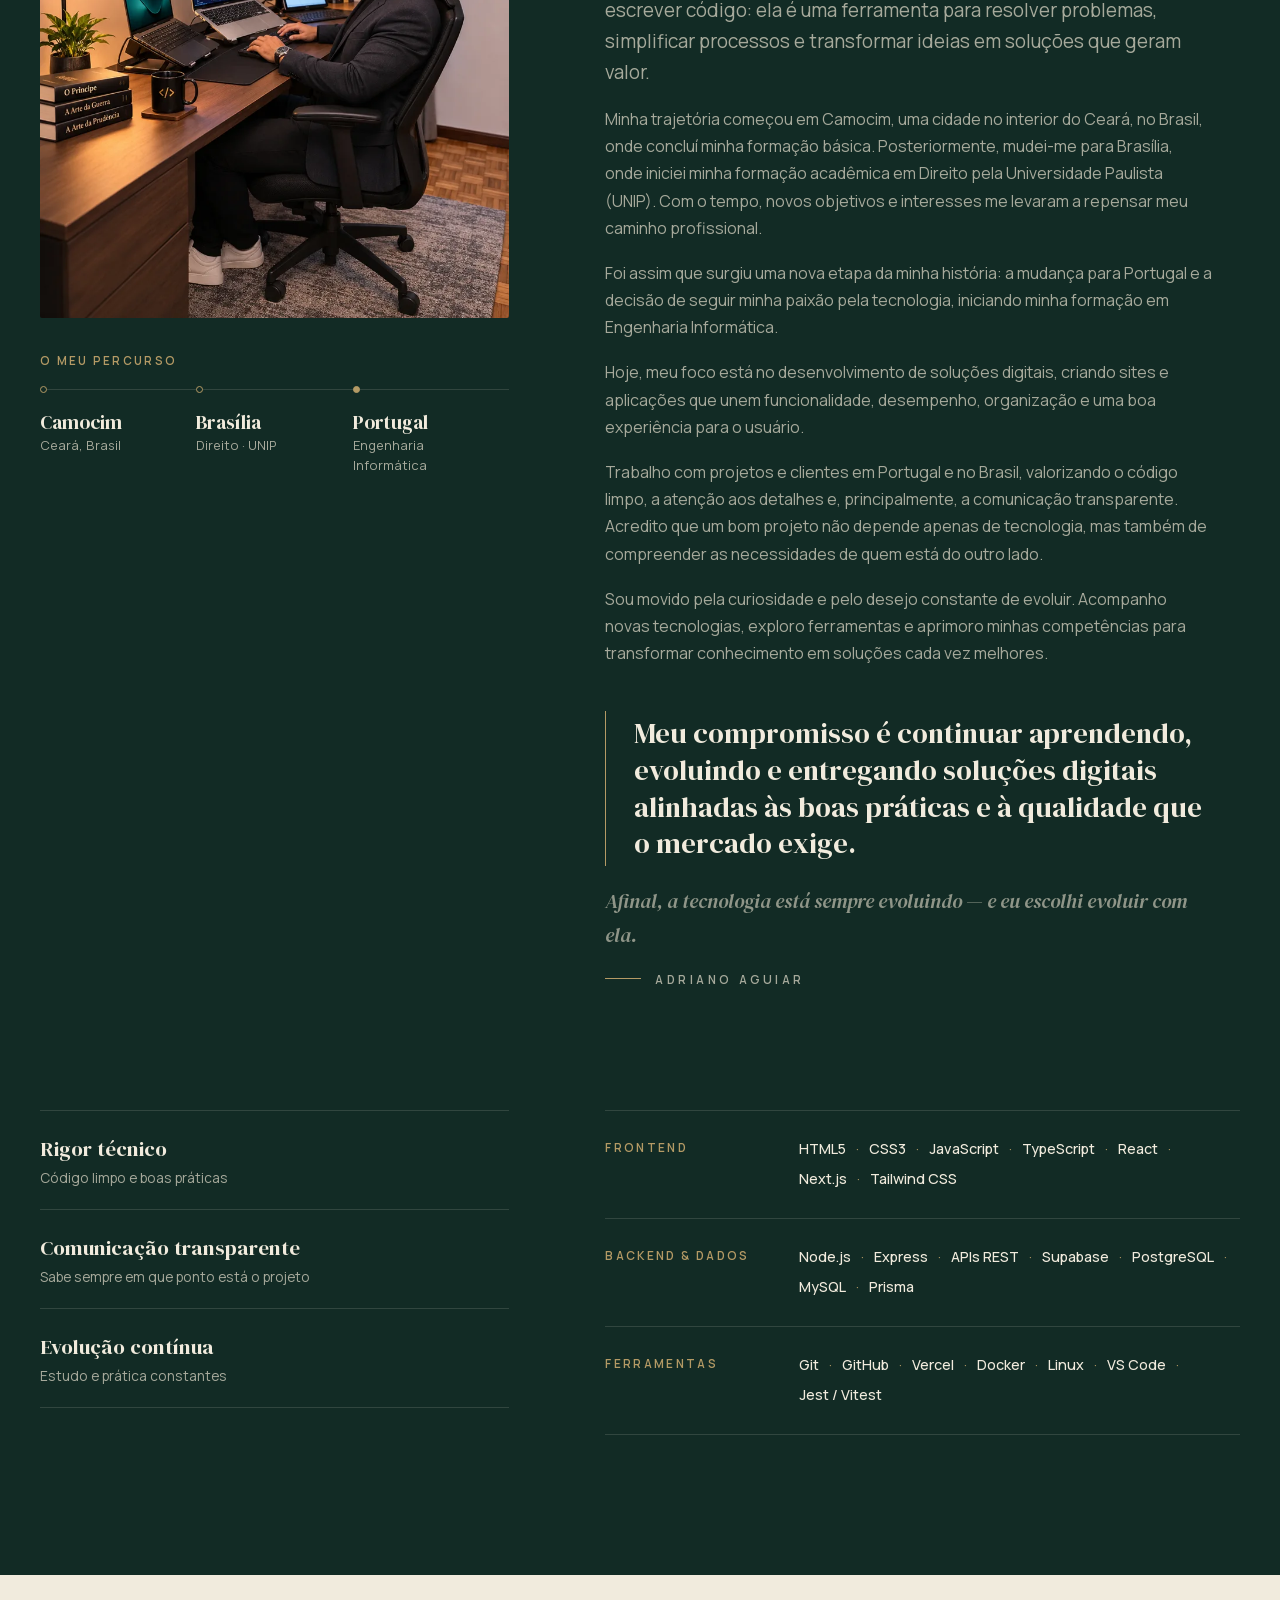
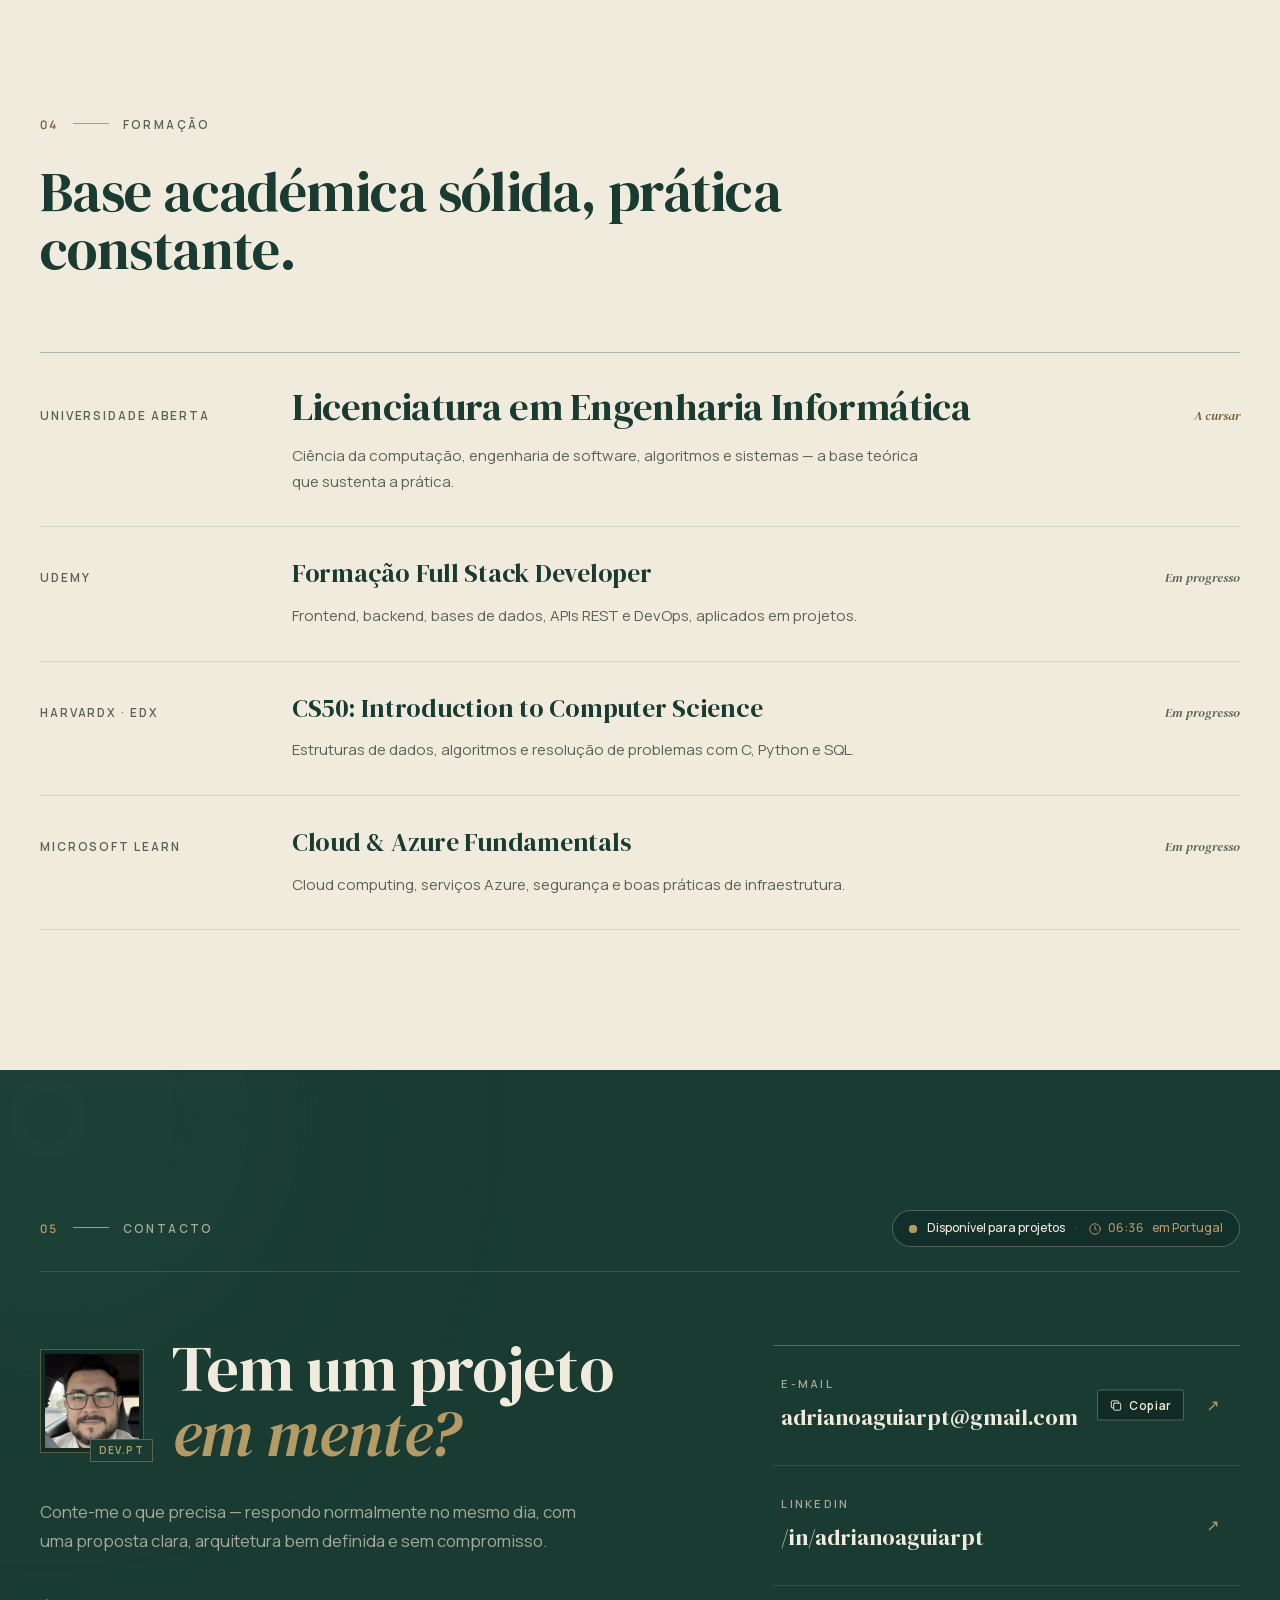
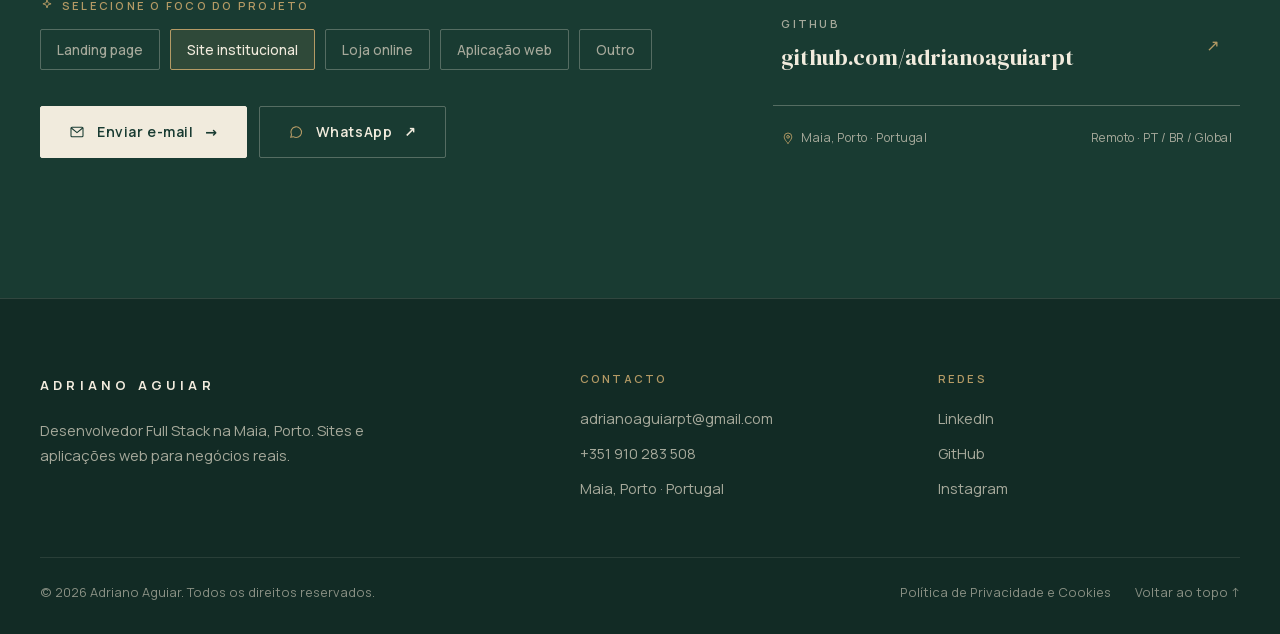
==== commit b7f4b41f: "atualização seo" ====
--- a/index.html
+++ b/index.html
@@ -1,44 +1,46 @@
 <!DOCTYPE html>
-<html lang="pt-PT">
+<html lang="pt">
 <head>
     <meta charset="UTF-8">
     <meta name="viewport" content="width=device-width, initial-scale=1.0">
-    <title>Adriano Aguiar — Desenvolvedor Full Stack</title>
-    <meta name="description" content="Adriano Aguiar — Desenvolvedor Full Stack no Porto, Portugal. Sites e aplicações web para negócios reais: rápidos, bonitos e fáceis de gerir.">
+    <title>Adriano Aguiar | Desenvolvedor Full Stack no Porto</title>
+    <meta name="description" content="Desenvolvedor full stack no Porto: criação de sites e apps com React e Next.js. Programador freelancer em Portugal. Peça já o seu orçamento.">
     <meta name="author" content="Adriano Aguiar">
     <meta name="theme-color" content="#122B25">
     <link rel="canonical" href="https://adrianoaguiardev.com/">
     <meta property="og:type" content="website">
-    <meta property="og:title" content="Adriano Aguiar — Desenvolvedor Full Stack">
-    <meta property="og:description" content="Sites e aplicações web para negócios reais: rápidos, bonitos e fáceis de gerir.">
+    <meta property="og:title" content="Adriano Aguiar | Desenvolvedor Full Stack no Porto">
+    <meta property="og:description" content="Criação de sites e aplicações web com React e Next.js para negócios no Porto e em Portugal.">
     <meta property="og:locale" content="pt_PT">
     <meta property="og:url" content="https://adrianoaguiardev.com/">
-    <meta property="og:image" content="https://adrianoaguiardev.com/img/adriano-og.jpg">
+    <meta property="og:image" content="https://adrianoaguiardev.com/og-image.png">
+    <meta property="og:image:width" content="1200">
+    <meta property="og:image:height" content="630">
+    <meta property="og:image:alt" content="Adriano Aguiar, Desenvolvedor Full Stack no Porto">
     <meta name="twitter:card" content="summary_large_image">
-    <meta name="twitter:title" content="Adriano Aguiar — Desenvolvedor Full Stack">
-    <meta name="twitter:description" content="Sites e aplicações web para negócios reais: rápidos, bonitos e fáceis de gerir.">
-    <meta name="twitter:image" content="https://adrianoaguiardev.com/img/adriano-og.jpg">
+    <meta name="twitter:title" content="Adriano Aguiar | Desenvolvedor Full Stack no Porto">
+    <meta name="twitter:description" content="Criação de sites e aplicações web com React e Next.js para negócios no Porto e em Portugal.">
+    <meta name="twitter:image" content="https://adrianoaguiardev.com/og-image.png">
     <link rel="icon" href="img/favicon.ico" sizes="any">
     <link rel="icon" type="image/png" sizes="32x32" href="img/favicon-32x32.png">
     <link rel="icon" type="image/png" sizes="16x16" href="img/favicon-16x16.png">
     <link rel="apple-touch-icon" href="img/apple-touch-icon.png">
-    <link rel="preconnect" href="https://fonts.googleapis.com">
-    <link rel="preconnect" href="https://fonts.gstatic.com" crossorigin>
-    <link href="https://fonts.googleapis.com/css2?family=DM+Serif+Display:ital@0;1&family=Manrope:wght@400;500;600;700&display=swap" rel="stylesheet">
+    <link rel="preload" as="image" href="img/adriano-hero-poster.webp" type="image/webp" fetchpriority="high">
+    <link rel="preload" as="font" type="font/woff2" href="fonts/manrope-latin.woff2" crossorigin>
+    <link rel="preload" as="font" type="font/woff2" href="fonts/dm-serif-display-latin.woff2" crossorigin>
     <link rel="stylesheet" href="style.css">
     <script type="application/ld+json">
-    {"@context":"https://schema.org","@type":"Person","name":"Adriano Aguiar","jobTitle":"Desenvolvedor Full Stack","address":{"@type":"PostalAddress","addressLocality":"Porto","addressCountry":"PT"},"url":"https://adrianoaguiardev.com/","sameAs":["https://github.com/adrianoaguiarpt","https://www.linkedin.com/in/adrianoaguiarpt/"]}
+    {"@context":"https://schema.org","@graph":[{"@type":"Person","@id":"https://adrianoaguiardev.com/#pessoa","name":"Adriano Aguiar","jobTitle":"Desenvolvedor Full Stack","url":"https://adrianoaguiardev.com/","image":"https://adrianoaguiardev.com/img/adriano-hero-poster.webp","address":{"@type":"PostalAddress","addressLocality":"Maia","addressRegion":"Porto","addressCountry":"PT"},"knowsAbout":["HTML","CSS","JavaScript","TypeScript","React","Next.js","Node.js","Express","Tailwind CSS","Supabase","PostgreSQL","MySQL","Prisma","Git","Docker"],"sameAs":["https://github.com/adrianoaguiarpt","https://www.linkedin.com/in/adrianoaguiarpt/","https://www.instagram.com/adrianoaguiardev"]},{"@type":"WebSite","@id":"https://adrianoaguiardev.com/#site","url":"https://adrianoaguiardev.com/","name":"Adriano Aguiar","description":"Desenvolvedor full stack no Porto: criação de sites e apps com React e Next.js. Programador freelancer em Portugal. Peça já o seu orçamento.","inLanguage":"pt","publisher":{"@id":"https://adrianoaguiardev.com/#pessoa"}},{"@type":"ProfessionalService","@id":"https://adrianoaguiardev.com/#servico","name":"Adriano Aguiar — Desenvolvimento Web","url":"https://adrianoaguiardev.com/","image":"https://adrianoaguiardev.com/og-image.png","telephone":"+351910283508","address":{"@type":"PostalAddress","addressLocality":"Maia","addressRegion":"Porto","addressCountry":"PT"},"areaServed":[{"@type":"Country","name":"Portugal"},{"@type":"Country","name":"Brasil"}],"founder":{"@id":"https://adrianoaguiardev.com/#pessoa"},"sameAs":["https://github.com/adrianoaguiarpt","https://www.linkedin.com/in/adrianoaguiarpt/","https://www.instagram.com/adrianoaguiardev"],"hasOfferCatalog":{"@type":"OfferCatalog","name":"Serviços","itemListElement":[{"@type":"Offer","itemOffered":{"@type":"Service","name":"Sites e Landing Pages","description":"Sites rápidos, responsivos e otimizados para aparecer no Google."}},{"@type":"Offer","itemOffered":{"@type":"Service","name":"Aplicações Web","description":"Sistemas à medida com React, Next.js e TypeScript."}},{"@type":"Offer","itemOffered":{"@type":"Service","name":"APIs e Back-end","description":"APIs com Node.js, bases de dados MySQL ou PostgreSQL e integrações."}},{"@type":"Offer","itemOffered":{"@type":"Service","name":"Manutenção e Melhorias","description":"Modernização, correções e novas funcionalidades em sites que já existem."}}]}}]}
     </script>
 </head>
 <body>
-    <a class="skip-link" href="#projetos">Saltar para os projetos</a>
+    <a class="skip-link" href="#servicos">Saltar para os serviços</a>
 
     <header class="site-header">
         <nav class="nav container" aria-label="Navegação principal">
             <a class="brand" href="#inicio" aria-label="Adriano Aguiar — ir para o início">Adriano Aguiar</a>
             <button class="menu-toggle" type="button" aria-label="Abrir menu" aria-expanded="false" aria-controls="nav-links"><span></span><span></span><span></span></button>
             <div class="nav-links" id="nav-links">
-                <a href="#projetos">Projetos</a>
                 <a href="#servicos">Serviços</a>
                 <a href="#processo">Processo</a>
                 <a href="#sobre">Sobre</a>
@@ -55,19 +57,18 @@
             <div class="grade-rato" aria-hidden="true"></div>
             <div class="hero__grid container">
                 <div class="hero__content">
-                    <p class="hero__kicker"><span class="dot" aria-hidden="true"></span> Porto, Portugal · Disponível para novos projetos</p>
-                    <p class="hero__role">Full Stack Developer</p>
-                    <h1 class="hero__title">Adriano Aguiar</h1>
+                    <p class="hero__kicker"><span class="dot" aria-hidden="true"></span> Maia, Porto · Disponível para novos projetos</p>
+                    <h1 class="hero__heading"><span class="hero__role">Desenvolvedor Full Stack</span> <span class="hero__title">Adriano Aguiar</span></h1>
                     <p class="hero__tagline">Digitalizando o seu mundo.</p>
-                    <p class="hero__text">Desenho e programo sites e aplicações web para negócios que querem crescer — rápidos, bem construídos e fáceis de gerir, do primeiro rascunho até estarem online.</p>
+                    <p class="hero__text">Criação de sites e aplicações web com React e Next.js para negócios no Porto e em Portugal — rápidos, bem construídos e fáceis de gerir, do primeiro rascunho até estarem online.</p>
                     <div class="hero__actions">
-                        <a href="#projetos" class="btn btn--primary">Ver trabalhos <span aria-hidden="true">→</span></a>
+                        <a href="#servicos" class="btn btn--primary">Ver serviços <span aria-hidden="true">→</span></a>
                         <a href="#contato" class="btn btn--ghost">Falar comigo</a>
                     </div>
                 </div>
                 <div class="hero__media">
                     <div class="hero__frame">
-                        <video class="hero__video" muted playsinline preload="auto" poster="img/adriano-hero-poster.webp" width="576" height="720" aria-label="Adriano Aguiar, desenvolvedor full stack, a caminhar em direção à câmara">
+                        <video class="hero__video" muted playsinline preload="metadata" poster="img/adriano-hero-poster.webp" width="576" height="720" aria-label="Adriano Aguiar, desenvolvedor full stack, a caminhar em direção à câmara">
                             <source src="img/adriano-hero.mp4" type="video/mp4">
                         </video>
                         <span class="hero__tint" aria-hidden="true"></span>
@@ -102,97 +103,33 @@
             </div>
         </div>
 
-        <!-- PROJETOS (os cartões são gerados a partir de projetos.js) -->
-        <section class="section" id="projetos">
-            <div class="container">
-                <div class="work-head">
-                    <div class="section-head">
-                        <p class="eyebrow"><span>01</span>Trabalho selecionado</p>
-                        <h2>Projetos reais, online e com código aberto.</h2>
-                        <p class="section-head__lead">Deslize para ver os trabalhos ou clique num projeto para ver os detalhes.</p>
-                    </div>
-                    <div class="work-controls">
-                        <div class="filters" role="group" aria-label="Filtrar projetos">
-                            <button type="button" class="filter is-active" data-filter="todos" aria-pressed="true">Todos <span data-count="todos"></span></button>
-                            <button type="button" class="filter" data-filter="site" aria-pressed="false">Sites <span data-count="site"></span></button>
-                            <button type="button" class="filter" data-filter="loja" aria-pressed="false">Lojas &amp; catálogos <span data-count="loja"></span></button>
-                            <button type="button" class="filter" data-filter="app" aria-pressed="false">Aplicações <span data-count="app"></span></button>
-                        </div>
-                    </div>
-                </div>
-            </div>
-
-            <div class="slider" aria-roledescription="carrossel" aria-label="Projetos">
-                <div class="slider__track" tabindex="0"></div>
-            </div>
-
-            <div class="container slider__nav">
-                <div class="slider__progress" aria-hidden="true"><span></span></div>
-                <p class="slider__count" aria-live="polite"><strong>01</strong> / <span>04</span></p>
-                <div class="slider__arrows">
-                    <button type="button" class="slider__arrow" data-dir="-1" aria-label="Projeto anterior">←</button>
-                    <button type="button" class="slider__arrow" data-dir="1" aria-label="Projeto seguinte">→</button>
-                </div>
-            </div>
-
-            <noscript><p class="container">Veja os projetos no <a href="https://github.com/adrianoaguiarpt">GitHub</a>.</p></noscript>
-
-            <div class="container">
-                <div class="more reveal">
-                    <p>Quer ver mais código? Todos os projetos estão no meu GitHub.</p>
-                    <a class="btn btn--ghost" href="https://github.com/adrianoaguiarpt" target="_blank" rel="noopener noreferrer">github.com/adrianoaguiarpt ↗</a>
-                </div>
-            </div>
-        </section>
-
-        <!-- Janela de detalhes do projeto -->
-        <dialog class="project-modal" aria-labelledby="pm-title">
-            <button type="button" class="project-modal__close" aria-label="Fechar">✕</button>
-            <div class="project-modal__grid">
-                <div class="project-modal__media">
-                    <div class="browser">
-                        <div class="browser__bar" aria-hidden="true"><i></i><i></i><i></i><span class="pm-url"></span></div>
-                        <img class="browser__shot pm-shot" src="" alt="" width="1280" height="800">
-                    </div>
-                    <div class="thumbs pm-thumbs" role="group" aria-label="Capturas do projeto"></div>
-                </div>
-                <div class="project-modal__body">
-                    <span class="tag pm-tag"></span>
-                    <h3 id="pm-title" class="pm-title"></h3>
-                    <p class="case__sub pm-client"></p>
-                    <p class="pm-desc"></p>
-                    <ul class="checks pm-feats"></ul>
-                    <div class="badges pm-stack"></div>
-                    <div class="case__links">
-                        <a class="btn btn--small btn--primary pm-site" target="_blank" rel="noopener noreferrer">Ver site ↗</a>
-                        <a class="btn btn--small btn--ghost pm-code" target="_blank" rel="noopener noreferrer">Código no GitHub</a>
-                    </div>
-                </div>
-            </div>
-        </dialog>
-
         <!-- SERVIÇOS -->
         <section class="section section--alt" id="servicos">
             <div class="container">
                 <div class="section-head">
-                    <p class="eyebrow"><span>02</span>Serviços</p>
+                    <p class="eyebrow"><span>01</span>Serviços</p>
                     <h2>O que posso fazer pelo seu negócio.</h2>
                 </div>
                 <div class="services">
                     <article class="service reveal">
-                        <h3>Site profissional</h3>
-                        <p>Site institucional ou landing page para apresentar o seu negócio, com galeria, contactos e botão de WhatsApp.</p>
+                        <h3>Sites e Landing Pages</h3>
+                        <p>Sites rápidos, responsivos e otimizados para aparecer no Google.</p>
                         <ul><li>Design à medida</li><li>Otimizado para telemóvel</li><li>SEO básico incluído</li></ul>
                     </article>
-                    <article class="service service--featured reveal">
-                        <h3>Loja &amp; catálogo online</h3>
-                        <p>Catálogo de produtos com carrinho, área de cliente e preços por tipo de cliente — como no Tech Atacado.</p>
-                        <ul><li>Login e base de dados</li><li>Gestão de produtos</li><li>Next.js + Supabase</li></ul>
+                    <article class="service reveal">
+                        <h3>Aplicações Web</h3>
+                        <p>Sistemas à medida com React, Next.js e TypeScript.</p>
+                        <ul><li>Áreas de cliente com login</li><li>Lojas e catálogos online</li><li>Sistemas de marcação</li></ul>
                     </article>
                     <article class="service reveal">
-                        <h3>Aplicação web à medida</h3>
-                        <p>Ferramentas internas, formulários, marcações e integrações com e-mail ou WhatsApp para poupar tempo.</p>
-                        <ul><li>Node.js / APIs REST</li><li>Envio de e-mails</li><li>Alojamento e domínio</li></ul>
+                        <h3>APIs e Back-end</h3>
+                        <p>APIs com Node.js, bases de dados MySQL ou PostgreSQL e integrações.</p>
+                        <ul><li>APIs REST com Express</li><li>Supabase e Prisma</li><li>Integração com WhatsApp e e-mail</li></ul>
+                    </article>
+                    <article class="service reveal">
+                        <h3>Manutenção e Melhorias</h3>
+                        <p>Modernização, correções e novas funcionalidades em sites que já existem.</p>
+                        <ul><li>Correções e atualizações</li><li>Novas funcionalidades</li><li>Alojamento e domínio</li></ul>
                     </article>
                 </div>
             </div>
@@ -202,7 +139,7 @@
         <section class="section" id="processo">
             <div class="container">
             <div class="section-head">
-                <p class="eyebrow"><span>03</span>Como trabalho</p>
+                <p class="eyebrow"><span>02</span>Como trabalho</p>
                 <h2>Um processo simples, do início ao fim.</h2>
             </div>
             <ol class="steps">
@@ -229,7 +166,7 @@
                     </figcaption>
                 </figure>
                 <div class="about__text reveal">
-                    <p class="eyebrow"><span>04</span>Sobre mim</p>
+                    <p class="eyebrow"><span>03</span>Sobre mim</p>
                     <h2>Tecnologia, propósito e evolução constante.</h2>
                     <p class="about__lead">Sou estudante de Engenharia Informática na Universidade Aberta e desenvolvedor Full Stack. Acredito que a tecnologia vai muito além de escrever código: ela é uma ferramenta para resolver problemas, simplificar processos e transformar ideias em soluções que geram valor.</p>
                     <p>Minha trajetória começou em Camocim, uma cidade no interior do Ceará, no Brasil, onde concluí minha formação básica. Posteriormente, mudei-me para Brasília, onde iniciei minha formação acadêmica em Direito pela Universidade Paulista (UNIP). Com o tempo, novos objetivos e interesses me levaram a repensar meu caminho profissional.</p>
@@ -272,7 +209,7 @@
         <section class="section" id="formacao">
             <div class="container">
             <div class="section-head">
-                <p class="eyebrow"><span>05</span>Formação</p>
+                <p class="eyebrow"><span>04</span>Formação</p>
                 <h2>Base académica sólida, prática constante.</h2>
             </div>
             <div class="credentials">
@@ -307,7 +244,7 @@
 
             <div class="container contact__inner reveal">
                 <div class="contact__head">
-                    <p class="eyebrow"><span>06</span>Contacto</p>
+                    <p class="eyebrow"><span>05</span>Contacto</p>
                     <p class="status">
                         <span class="status__dot" aria-hidden="true"></span>
                         Disponível para projetos
@@ -323,7 +260,7 @@
                     <div class="contact__left">
                         <div class="contact__intro">
                             <figure class="contact__photo">
-                                <img src="img/adriano-contacto.webp" alt="Adriano Aguiar" width="104" height="104" loading="lazy" decoding="async">
+                                <img src="img/adriano-contacto.webp" alt="Retrato de Adriano Aguiar, desenvolvedor full stack, de óculos e barba" width="104" height="104" loading="lazy" decoding="async">
                                 <figcaption>DEV.PT</figcaption>
                             </figure>
                             <h2>Tem um projeto <em>em mente?</em></h2>
@@ -403,14 +340,14 @@
         <div class="container footer">
             <div class="footer__brand">
                 <a class="brand" href="#inicio">Adriano Aguiar</a>
-                <p>Desenvolvedor Full Stack no Porto. Sites e aplicações web para negócios reais.</p>
+                <p>Desenvolvedor Full Stack na Maia, Porto. Sites e aplicações web para negócios reais.</p>
             </div>
             <div class="footer__col">
                 <h2>Contacto</h2>
                 <address>
                     <a href="mailto:adrianoaguiarpt@gmail.com">adrianoaguiarpt@gmail.com</a>
                     <a href="tel:+351910283508">+351 910 283 508</a>
-                    <span>Porto, Portugal</span>
+                    <span>Maia, Porto · Portugal</span>
                 </address>
             </div>
             <div class="footer__col">
@@ -431,7 +368,6 @@
         </div>
     </footer>
 
-    <script src="projetos.js"></script>
     <script src="script.js"></script>
 </body>
 </html>
--- a/style.css
+++ b/style.css
@@ -1,7 +1,12 @@
 /* =========================================================
    Portfólio — Adriano Aguiar
-   Identidade: verde floresta · creme · dourado fosco
+   Identidade: verde floresta · creme · dourado fosco com muito estilo para ficar bem profissional.
    ========================================================= */
+
+/* Fontes alojadas no próprio site (sem pedidos à Google) */
+@font-face { font-family: "DM Serif Display"; font-style: italic; font-weight: 400; font-display: swap; src: url("fonts/dm-serif-display-latin-italic.woff2") format("woff2"); unicode-range: U+0000-00FF, U+0131, U+0152-0153, U+02BB-02BC, U+02C6, U+02DA, U+02DC, U+0304, U+0308, U+0329, U+2000-206F, U+20AC, U+2122, U+2191, U+2193, U+2212, U+2215, U+FEFF, U+FFFD; }
+@font-face { font-family: "DM Serif Display"; font-style: normal; font-weight: 400; font-display: swap; src: url("fonts/dm-serif-display-latin.woff2") format("woff2"); unicode-range: U+0000-00FF, U+0131, U+0152-0153, U+02BB-02BC, U+02C6, U+02DA, U+02DC, U+0304, U+0308, U+0329, U+2000-206F, U+20AC, U+2122, U+2191, U+2193, U+2212, U+2215, U+FEFF, U+FFFD; }
+@font-face { font-family: "Manrope"; font-style: normal; font-weight: 400 700; font-display: swap; src: url("fonts/manrope-latin.woff2") format("woff2"); unicode-range: U+0000-00FF, U+0131, U+0152-0153, U+02BB-02BC, U+02C6, U+02DA, U+02DC, U+0304, U+0308, U+0329, U+2000-206F, U+20AC, U+2122, U+2191, U+2193, U+2212, U+2215, U+FEFF, U+FFFD; }
 
 :root {
     /* Paleta institucional */
@@ -14,7 +19,7 @@
     /* Derivadas (só para contraste/legibilidade) */
     --cream-2: #E8E0CE;          /* creme um tom abaixo, para superfícies sobre creme */
     --ink-muted: #5C6157;        /* cinza neutro escurecido, legível sobre creme */
-    --gold-ink: #8A7444;         /* dourado escurecido, legível sobre creme */
+    --gold-ink: #756239;         /* dourado escurecido, legível sobre creme */
 
     --serif: "DM Serif Display", Georgia, "Times New Roman", serif;
     --sans: Manrope, Inter, system-ui, -apple-system, Arial, sans-serif;
@@ -37,7 +42,7 @@
 }
 #servicos, #contato { --bg: var(--forest); }
 
-.theme-light, #projetos, #processo, #formacao, .project-modal {
+.theme-light, #processo, #formacao {
     --bg: var(--cream);
     --fg: var(--forest);
     --muted: var(--ink-muted);
@@ -164,7 +169,7 @@
 .menu-toggle[aria-expanded="true"] span:nth-child(2) { opacity: 0; }
 .menu-toggle[aria-expanded="true"] span:nth-child(3) { transform: translateY(-7.5px) rotate(-45deg); }
 
-/* ---------- Hero ---------- */
+/* ---------- Hero  essa parte onde ficar o imagem do site que o cleinte vai querer  ---------- */
 .hero { position: relative; overflow: hidden; isolation: isolate; }
 
 .hero__grid {
@@ -172,6 +177,8 @@
     padding: 72px 0 88px;
 }
 .hero__grid > * { min-width: 0; }
+.hero__heading { font-family: var(--sans); font-size: 1rem; font-weight: 400; line-height: 1.5; letter-spacing: normal; }
+.hero__heading > span { display: block; }
 .hero__content { animation: fadeUp 1s var(--ease) both; }
 
 .hero__kicker {
@@ -245,174 +252,16 @@
 /* ---------- Secções ---------- */
 .section { padding: 140px 0; }
 .section-head { max-width: 760px; margin-bottom: 72px; }
-.section-head__lead { margin-top: 22px; color: var(--muted); font-size: 1.05rem; max-width: 34rem; }
-
-/* ---------- Projetos (carrossel) ---------- */
-.work-head { display: flex; justify-content: space-between; align-items: flex-end; gap: 40px; flex-wrap: wrap; margin-bottom: 56px; }
-.work-head .section-head { margin-bottom: 0; }
-
-.filters { display: flex; flex-wrap: wrap; gap: 4px 28px; }
-.filter {
-    position: relative; padding: 6px 0;
-    color: var(--muted); font-size: .88rem; font-weight: 500;
-    transition: color .25s;
-}
-.filter span { margin-left: 4px; font-size: .7rem; vertical-align: super; color: var(--accent-ink); }
-.filter::after {
-    content: ""; position: absolute; left: 0; right: 0; bottom: 0; height: 1px;
-    background: var(--fg); transform: scaleX(0); transform-origin: left; transition: transform .35s var(--ease);
-}
-.filter:hover { color: var(--fg); }
-.filter.is-active { color: var(--fg); font-weight: 600; }
-.filter.is-active::after { transform: scaleX(1); }
-.filter[hidden] { display: none; }
-
-.slider { --gutter: max(32px, calc((100vw - var(--container)) / 2)); position: relative; }
-.slider__track {
-    display: flex; gap: 40px;
-    overflow-x: auto; overscroll-behavior-x: contain;
-    scroll-snap-type: x mandatory; scroll-behavior: smooth;
-    padding: 0 var(--gutter) 8px; scroll-padding-inline: var(--gutter);
-    scrollbar-width: none; cursor: grab;
-}
-.slider__track::-webkit-scrollbar { display: none; }
-.slider__track:focus-visible { outline-offset: -1px; }
-.slider__track.is-dragging { scroll-snap-type: none; scroll-behavior: auto; cursor: grabbing; }
-.slider__track.is-dragging * { pointer-events: none; user-select: none; }
-
-.work-card {
-    flex: 0 0 clamp(300px, 42vw, 580px);
-    scroll-snap-align: start;
-    display: flex; flex-direction: column;
-    animation: cardIn .7s var(--ease) both;
-}
-.work-card__media {
-    position: relative; display: block; width: 100%; overflow: hidden;
-    aspect-ratio: 16 / 10; border-radius: var(--r);
-    background: var(--cream-2); cursor: pointer;
-    box-shadow: 0 1px 0 var(--rule);
-}
-.work-card__media img { width: 100%; height: 100%; object-fit: cover; object-position: top; transition: transform 1s var(--ease), filter .6s; }
-.work-card:hover .work-card__media img { transform: scale(1.03); }
-.work-card__hint {
-    position: absolute; left: 0; bottom: 0;
-    padding: 12px 18px;
-    background: var(--forest); color: var(--cream);
-    font-size: .78rem; font-weight: 600; letter-spacing: .06em;
-    transform: translateY(100%); transition: transform .45s var(--ease);
-}
-.work-card:hover .work-card__hint, .work-card__media:focus-visible .work-card__hint { transform: none; }
-.work-card__shots {
-    position: absolute; right: 12px; top: 12px;
-    padding: 4px 10px; border-radius: var(--r);
-    background: rgba(18, 43, 37, .82); color: var(--cream); font-size: .7rem; font-weight: 500; letter-spacing: .04em;
-}
-.work-card__body { display: flex; flex-direction: column; flex: 1; padding-top: 26px; }
-.work-card__top { display: flex; align-items: center; justify-content: space-between; gap: 12px; padding-bottom: 14px; border-bottom: 1px solid var(--rule); }
-.work-card__cat { color: var(--muted); font-size: .72rem; font-weight: 600; text-transform: uppercase; letter-spacing: .16em; }
-.work-card h3 { margin-top: 20px; font-family: var(--serif); font-weight: 400; font-size: clamp(1.6rem, 2.2vw, 2rem); line-height: 1.1; }
-.work-card__client { margin-top: 6px; color: var(--accent-ink); font-size: .86rem; font-weight: 500; }
-.work-card__text { margin-top: 14px; color: var(--muted); font-size: .95rem; max-width: 30rem; }
-.work-card .badges { margin-top: 18px; }
-.work-card__foot { display: flex; align-items: center; gap: 28px; margin-top: auto; padding-top: 22px; }
-.work-card__more, .work-card__site {
-    position: relative; padding: 4px 0;
-    font-size: .86rem; font-weight: 600;
-}
-.work-card__more { color: var(--fg); }
-.work-card__site { color: var(--muted); }
-.work-card__more::after, .work-card__site::after {
-    content: ""; position: absolute; left: 0; right: 0; bottom: 0; height: 1px; background: currentColor;
-    transform: scaleX(.3); transform-origin: left; transition: transform .35s var(--ease);
-}
-.work-card__more:hover::after, .work-card__site:hover::after { transform: scaleX(1); }
-.work-card__site:hover { color: var(--fg); }
-
-.slider__nav { display: flex; align-items: center; gap: 32px; margin-top: 48px; }
-.slider__progress { flex: 1; height: 1px; background: var(--rule-strong); }
-.slider__progress span { display: block; height: 1px; width: 0; background: var(--fg); transition: width .4s var(--ease); }
-.slider__count { color: var(--muted); font-size: .85rem; font-variant-numeric: tabular-nums; letter-spacing: .06em; white-space: nowrap; }
-.slider__count strong { color: var(--fg); font-weight: 600; }
-.slider__arrows { display: flex; gap: 8px; }
-.slider__arrow {
-    display: grid; place-items: center; width: 52px; height: 52px; border-radius: 50%;
-    border: 1px solid var(--rule-strong); color: var(--fg); font-size: 1.05rem;
-    transition: background .25s, color .25s, border-color .25s, opacity .25s;
-}
-.slider__arrow:hover:not(:disabled) { background: var(--forest); border-color: var(--forest); color: var(--cream); }
-.slider__arrow:disabled { opacity: .3; cursor: default; }
-
-.more {
-    display: flex; align-items: center; justify-content: space-between; gap: 24px; flex-wrap: wrap;
-    margin-top: 88px; padding-top: 32px; border-top: 1px solid var(--rule);
-}
-.more p { color: var(--muted); font-family: var(--serif); font-size: 1.35rem; color: var(--fg); }
-
-/* Etiquetas, listas e tecnologias (partilhado por cartões e janela de detalhes) */
-.tag {
-    display: inline-block; padding: 3px 9px; border-radius: var(--r);
-    border: 1px solid var(--rule-strong); color: var(--muted);
-    font-size: .66rem; font-weight: 600; letter-spacing: .12em; text-transform: uppercase;
-}
-.tag--live { border-color: var(--forest); background: var(--forest); color: var(--cream); }
-.tag--new { border-color: var(--gold); color: var(--accent-ink); }
-
-.case__sub { margin-top: 6px; color: var(--accent-ink); font-size: .92rem; font-weight: 500; }
-.case__links { display: flex; flex-wrap: wrap; gap: 10px; margin-top: 32px; }
-
-.checks { display: grid; margin-top: 24px; border-top: 1px solid var(--rule); }
-.checks li { position: relative; padding: 12px 0 12px 28px; border-bottom: 1px solid var(--rule); color: var(--fg); font-size: .93rem; }
-.checks li::before { content: ""; position: absolute; left: 2px; top: 23px; width: 12px; height: 1px; background: var(--gold); }
-
+
+/* ---------- Tecnologias ---------- */
 .badges { display: flex; flex-wrap: wrap; gap: 6px 0; margin-top: 24px; }
 .badges span { color: var(--muted); font-size: .8rem; font-weight: 500; }
 .badges span:not(:last-child)::after { content: "·"; margin: 0 10px; color: var(--accent); }
 
-/* ---------- Janela de detalhes ---------- */
-.project-modal {
-    width: min(1120px, calc(100% - 32px)); max-height: calc(100vh - 48px);
-    margin: auto; padding: 0; overflow: auto;
-    border: 0; border-radius: var(--r);
-    background: var(--bg); color: var(--fg);
-    box-shadow: 0 60px 120px -40px rgba(0, 0, 0, .7);
-}
-.project-modal::backdrop { background: rgba(10, 26, 22, .82); }
-.project-modal[open] { animation: modalIn .45s var(--ease); }
-.project-modal__grid { display: grid; grid-template-columns: 1.25fr 1fr; gap: 56px; padding: 56px; }
-.project-modal__grid > * { min-width: 0; }
-.project-modal__close {
-    position: sticky; top: 18px; float: right; z-index: 2; margin: 18px 18px -62px 0;
-    display: grid; place-items: center; width: 44px; height: 44px; border-radius: 50%;
-    border: 1px solid var(--rule-strong); background: var(--bg); font-size: .9rem;
-    transition: background .25s, color .25s;
-}
-.project-modal__close:hover { background: var(--forest); color: var(--cream); }
-.project-modal__body { align-self: center; }
-.project-modal__body h3 { margin-top: 18px; font-family: var(--serif); font-weight: 400; font-size: clamp(1.8rem, 3vw, 2.6rem); line-height: 1.05; }
-.project-modal__body .pm-desc { margin-top: 18px; color: var(--muted); }
-body.modal-open { overflow: hidden; }
-
-.browser { overflow: hidden; border-radius: var(--r); background: #fff; box-shadow: 0 30px 60px -30px rgba(18, 43, 37, .45), 0 0 0 1px var(--rule); }
-.browser__bar { display: flex; align-items: center; gap: 6px; padding: 10px 14px; background: var(--cream-2); border-bottom: 1px solid var(--rule); }
-.browser__bar i { width: 9px; height: 9px; border-radius: 50%; background: rgba(25, 59, 50, .2); }
-.browser__bar span {
-    flex: 1; margin-left: 12px; padding: 2px 12px;
-    background: rgba(255, 255, 255, .6); color: var(--muted); font-size: .72rem;
-    overflow: hidden; text-overflow: ellipsis; white-space: nowrap;
-}
-.browser__shot { width: 100%; aspect-ratio: 16 / 10; object-fit: cover; object-position: top; transition: opacity .25s; }
-.browser__shot.is-swapping { opacity: 0; }
-
-.thumbs { display: flex; flex-wrap: wrap; gap: 10px; margin-top: 16px; }
-.thumbs button { width: 92px; overflow: hidden; border-radius: var(--r); outline: 1px solid var(--rule); opacity: .5; transition: opacity .25s, outline-color .25s; }
-.thumbs button:hover { opacity: .85; }
-.thumbs button.is-active { opacity: 1; outline: 1px solid var(--forest); outline-offset: 2px; }
-.thumbs img { aspect-ratio: 16 / 10; object-fit: cover; object-position: top; }
-
 /* ---------- Serviços ---------- */
-.services { display: grid; grid-template-columns: repeat(3, 1fr); border-top: 1px solid var(--rule); }
-.service { padding: 40px 40px 8px 0; }
-.service + .service { padding-left: 40px; border-left: 1px solid var(--rule); }
+.services { display: grid; grid-template-columns: repeat(2, 1fr); gap: 20px; }
+.service { padding: 40px; border: 1px solid var(--rule-strong); border-radius: var(--r); background: var(--surface); transition: border-color .3s, background .3s; }
+.service:hover { border-color: var(--gold); background: rgba(241, 235, 221, .07); }
 .service h3 { font-family: var(--serif); font-weight: 400; font-size: 1.75rem; line-height: 1.15; }
 .service p { margin-top: 14px; color: var(--muted); font-size: .95rem; }
 .service ul { display: grid; gap: 10px; margin-top: 28px; }
@@ -626,7 +475,6 @@
 @keyframes fadeUp { from { opacity: 0; transform: translateY(18px); } to { opacity: 1; transform: none; } }
 @keyframes fadeIn { from { opacity: 0; } to { opacity: 1; } }
 @keyframes cardIn { from { opacity: 0; transform: translateY(12px); } to { opacity: 1; transform: none; } }
-@keyframes modalIn { from { opacity: 0; transform: translateY(16px); } to { opacity: 1; transform: none; } }
 
 @media (prefers-reduced-motion: reduce) {
     html { scroll-behavior: auto; }
@@ -664,7 +512,7 @@
 @media (max-width: 1024px) {
     .hero__grid { gap: 48px; }
     .services { grid-template-columns: 1fr; }
-    .service, .service + .service { padding: 32px 0; border-left: 0; border-bottom: 1px solid var(--rule); }
+    .service { padding: 32px; }
     .steps { grid-template-columns: 1fr 1fr; }
     .steps li:nth-child(3) { padding-left: 0; border-left: 0; }
     .steps li:nth-child(n+3) { margin-top: 40px; }
@@ -677,7 +525,6 @@
     .credential__top em { grid-column: 2; grid-row: 1; }
     .credential h3 { grid-column: 1 / -1; grid-row: 2; }
     .credential p { grid-column: 1 / -1; grid-row: 3; margin-top: 0; }
-    .project-modal__grid { grid-template-columns: 1fr; padding: 32px; gap: 32px; }
 }
 
 @media (max-width: 860px) {
@@ -706,20 +553,11 @@
     .section, #contato { padding: 96px 0; }
     .section-head { margin-bottom: 48px; }
     .brand { letter-spacing: .24em; font-size: .76rem; }
-    
-    .slider { --gutter: 20px; }
-    .slider__track { gap: 20px; }
-    .work-card { flex-basis: 84vw; }
-    .slider__nav { gap: 16px; margin-top: 36px; }
-    .slider__arrow { width: 44px; height: 44px; }
     .steps { grid-template-columns: 1fr; }
     .steps li, .steps li + li { padding: 28px 0; border-left: 0; border-bottom: 1px solid var(--rule); margin-top: 0 !important; }
     .journey li { font-size: .74rem; }
     .journey strong { font-size: 1.05rem; }
     .stack__group { grid-template-columns: 1fr; gap: 10px; }
-    .project-modal { max-height: calc(100vh - 24px); }
-    .project-modal__grid { padding: 22px; }
-    .thumbs button { width: 66px; }
     .footer { grid-template-columns: 1fr; gap: 36px; padding: 56px 0 40px; }
     .btn { flex: 1 1 auto; }
     .contact__head { margin-bottom: 44px; }
@@ -729,5 +567,5 @@
     .contact__links li:first-child a { padding-right: 60px; padding-bottom: 64px; }
     .copy { top: auto; bottom: 20px; right: auto; left: 8px; transform: none; }
     .grade-rato, .contact__glow { display: none; }
-    .more .btn { width: 100%; }
-}
+    .service { padding: 28px 24px; }
+}
